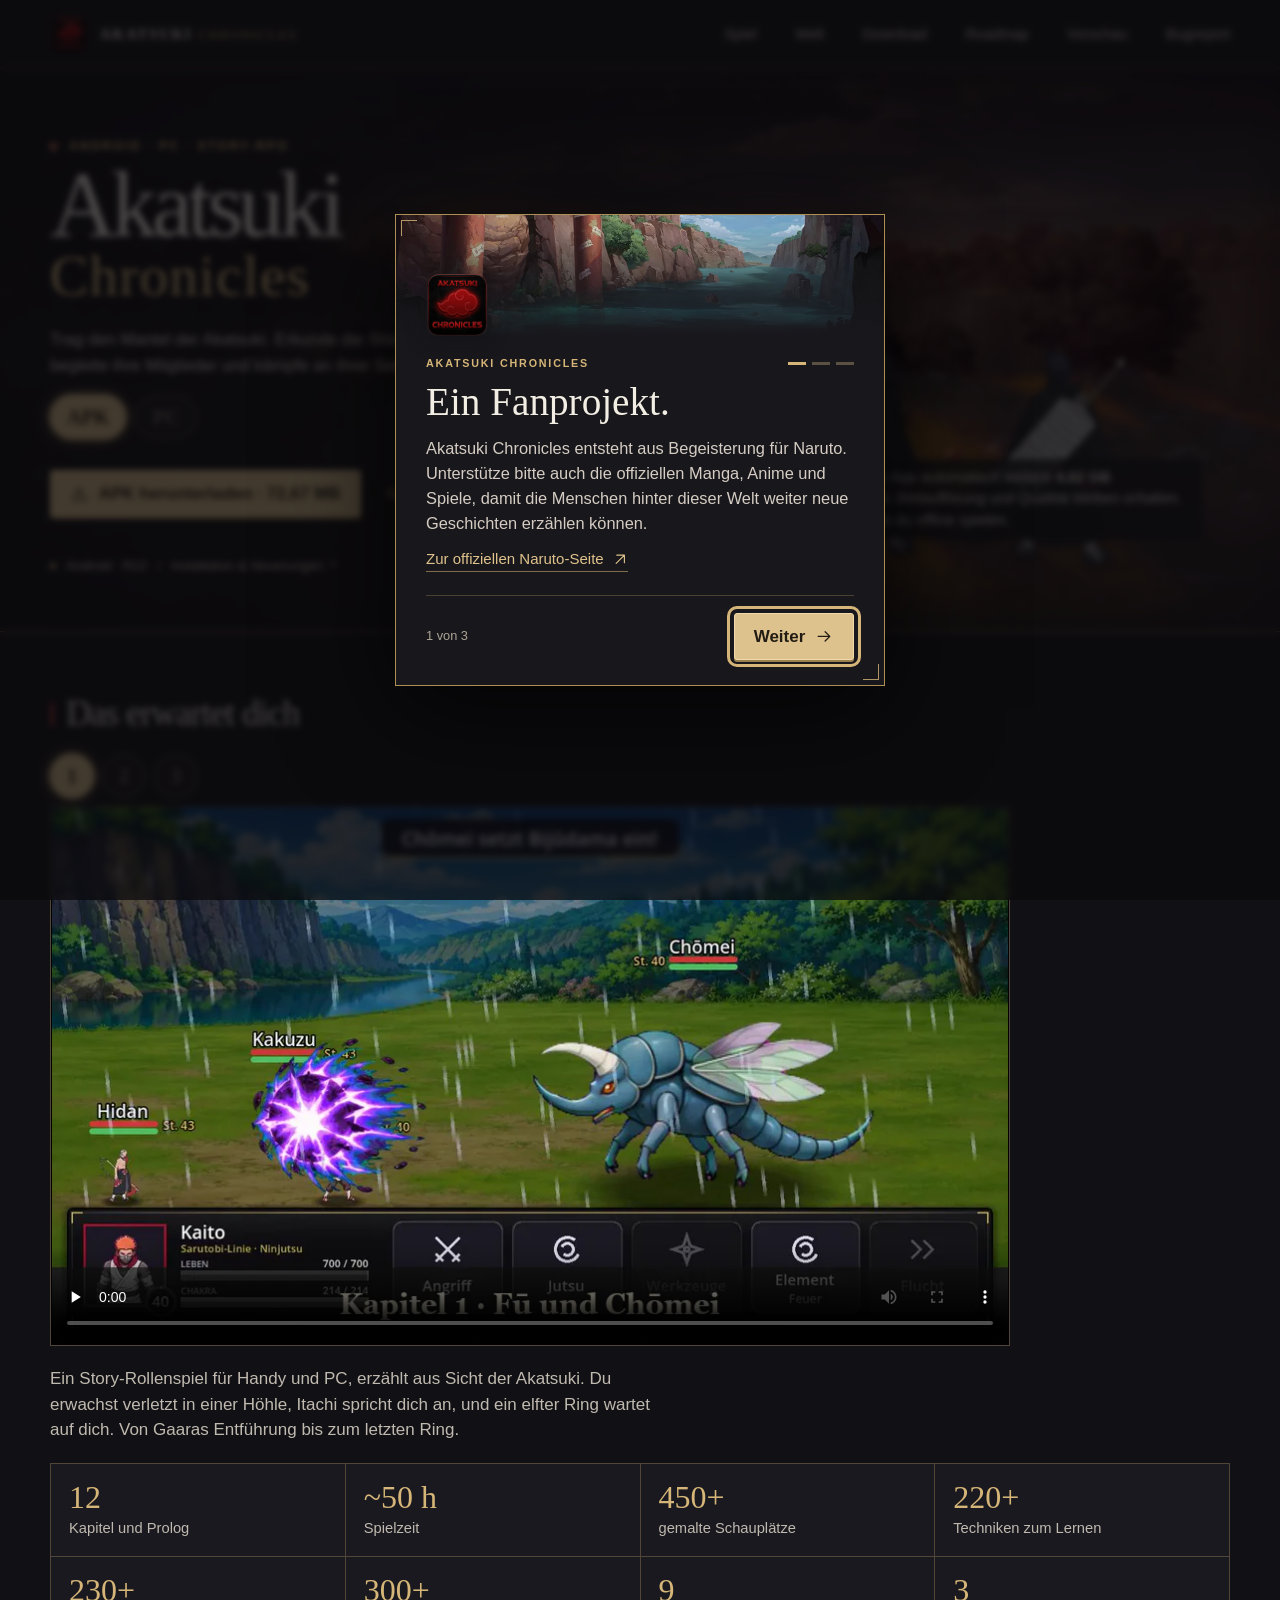
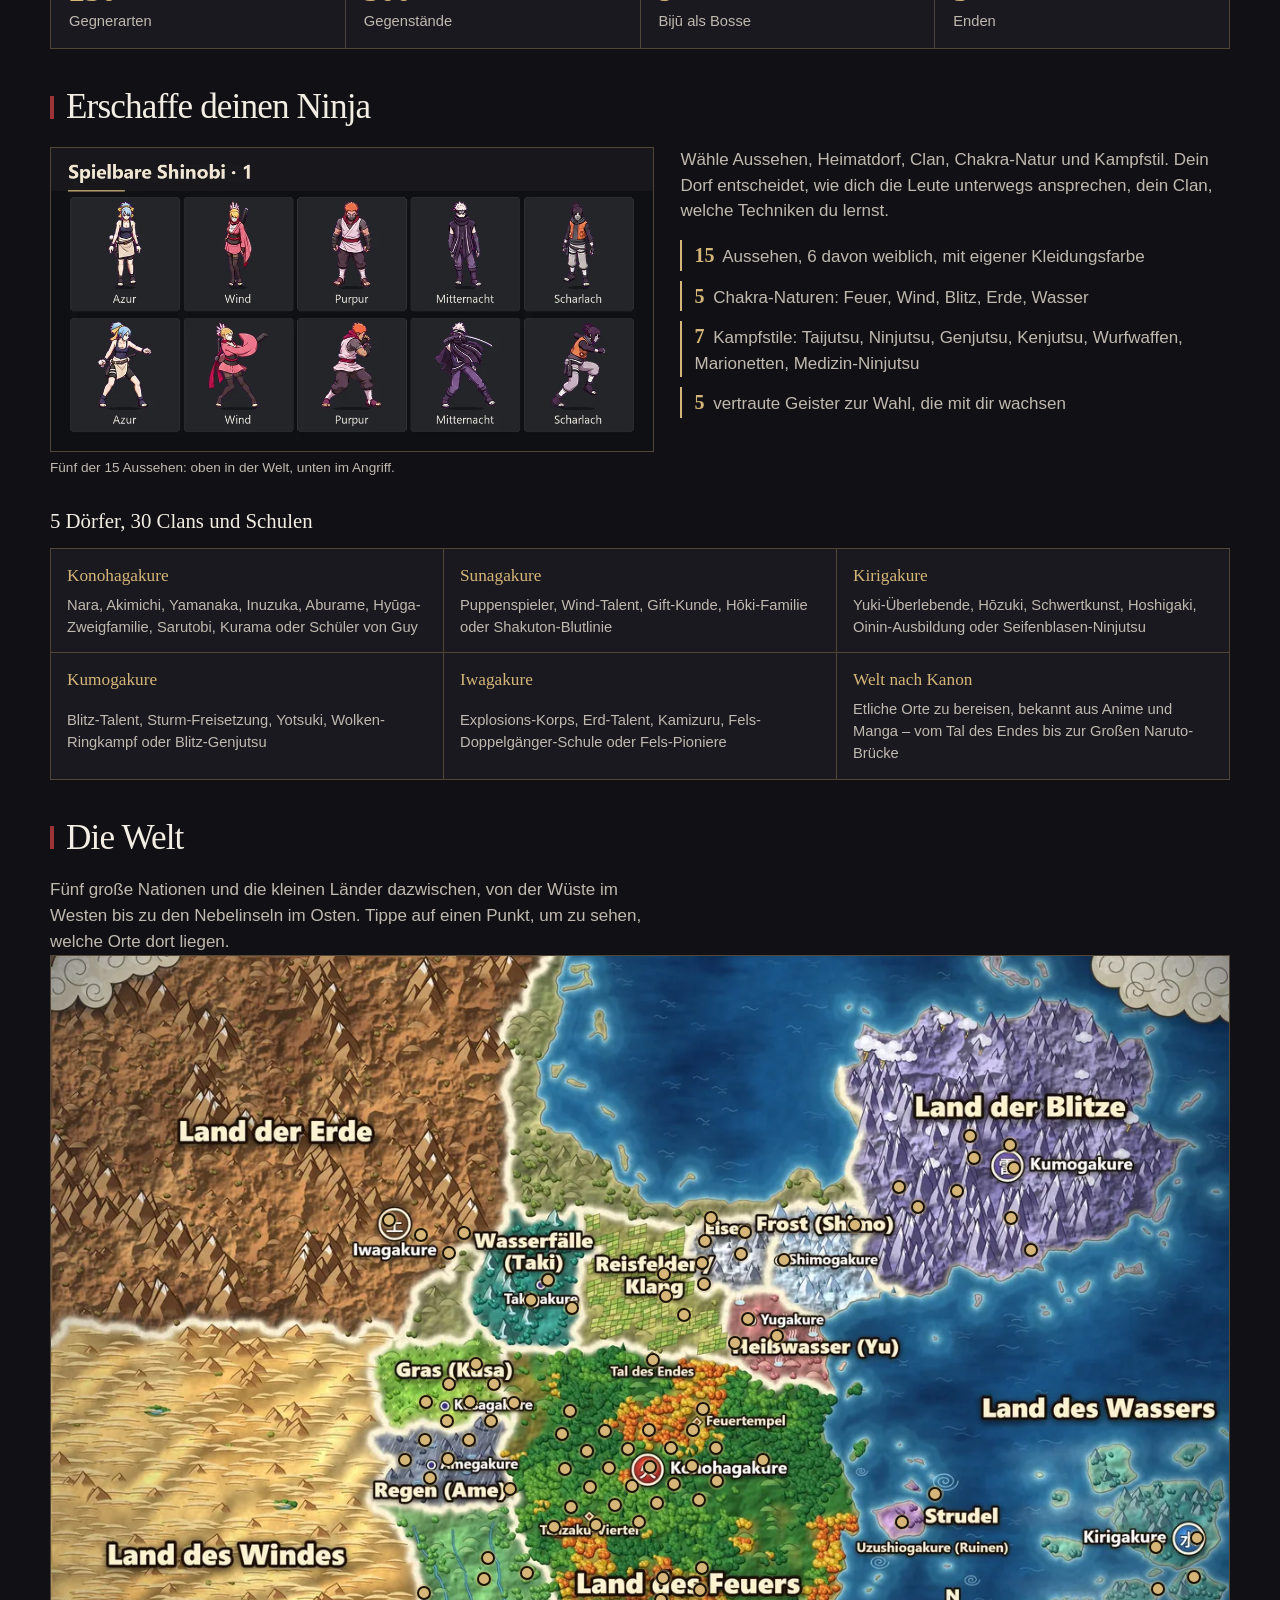
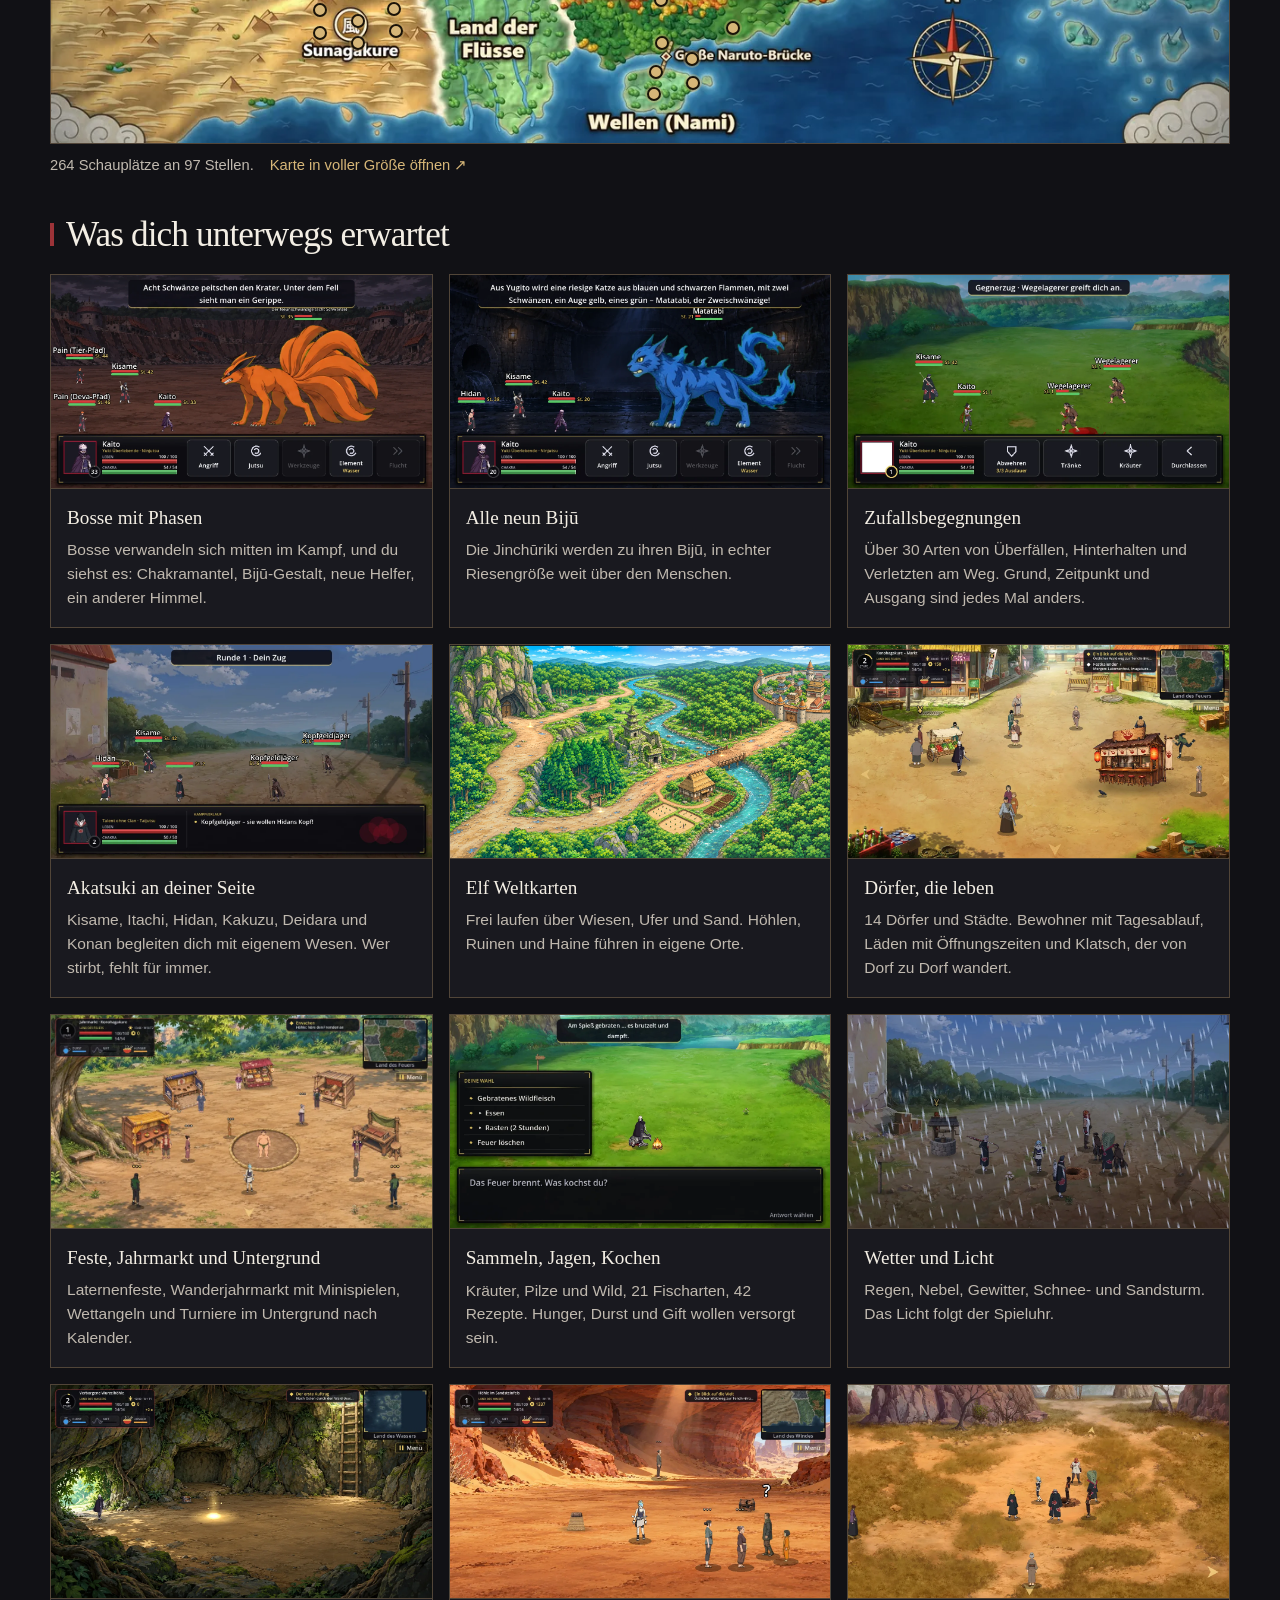
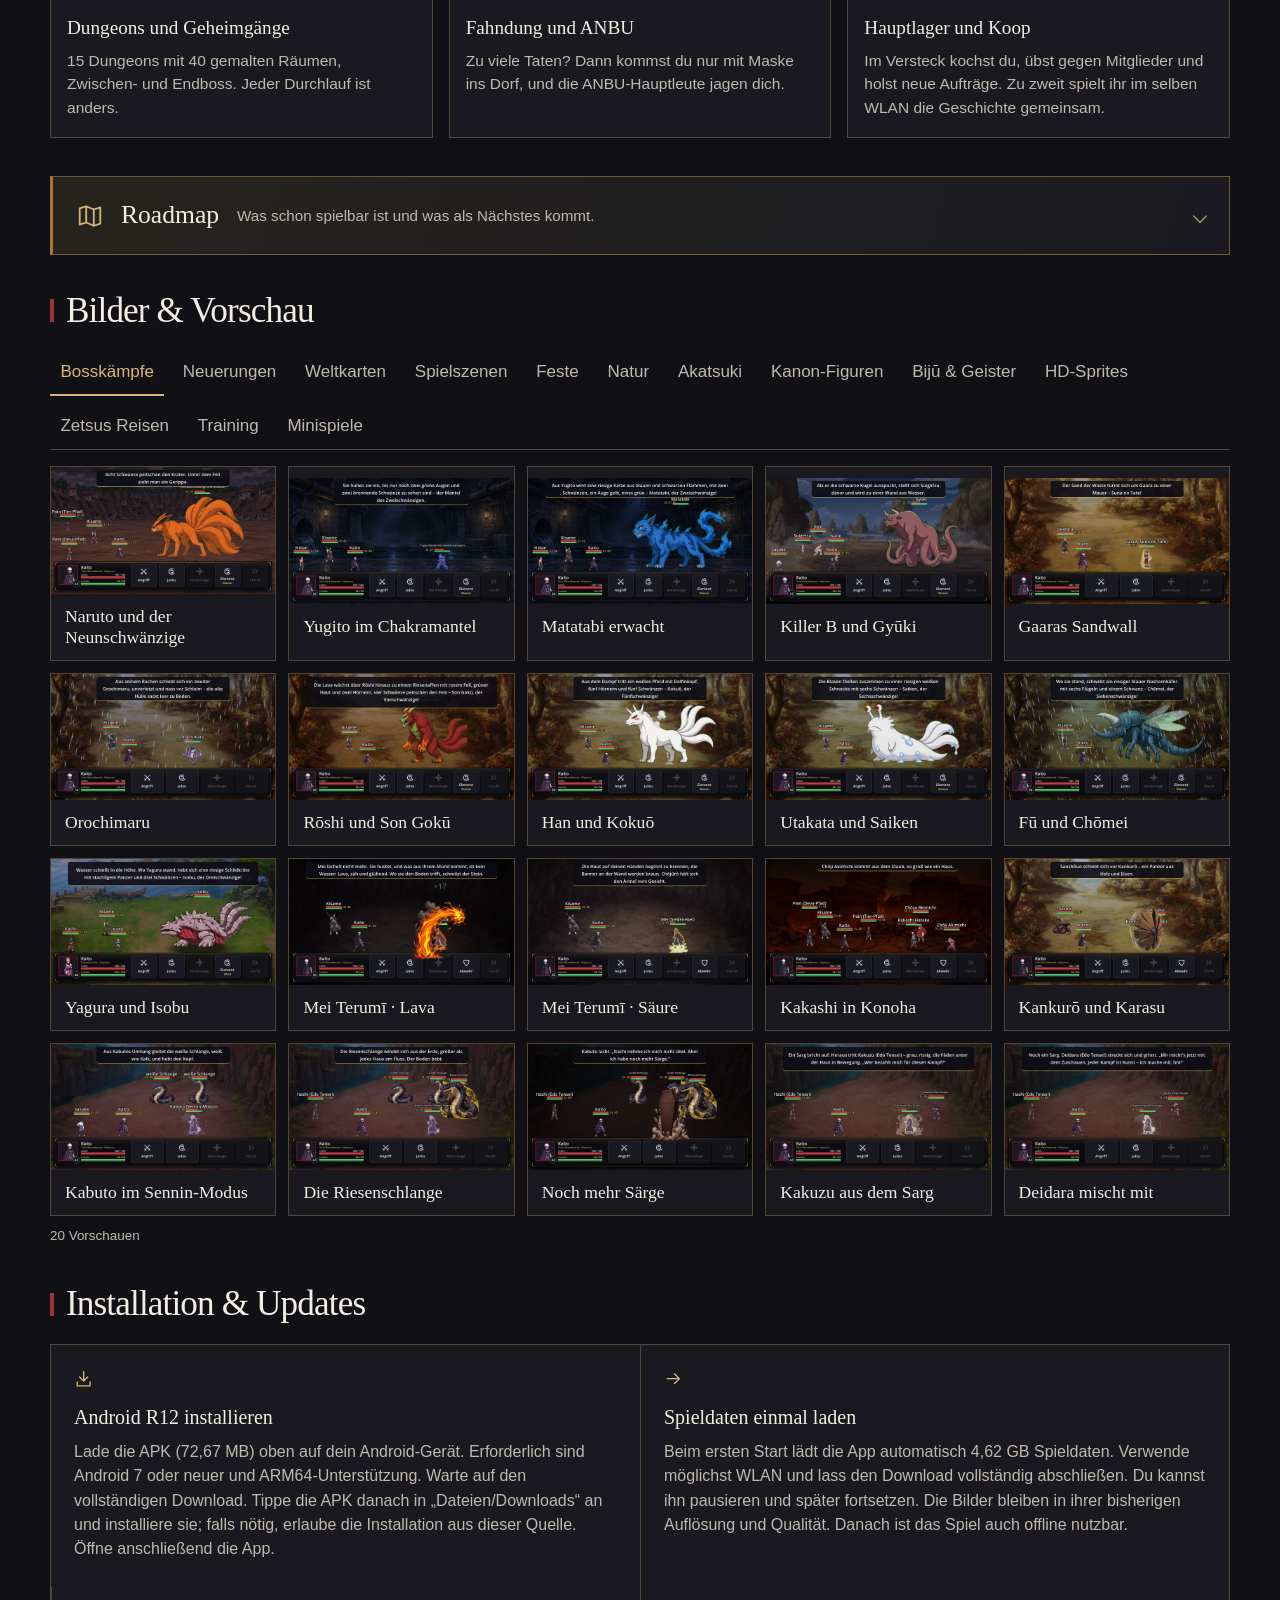
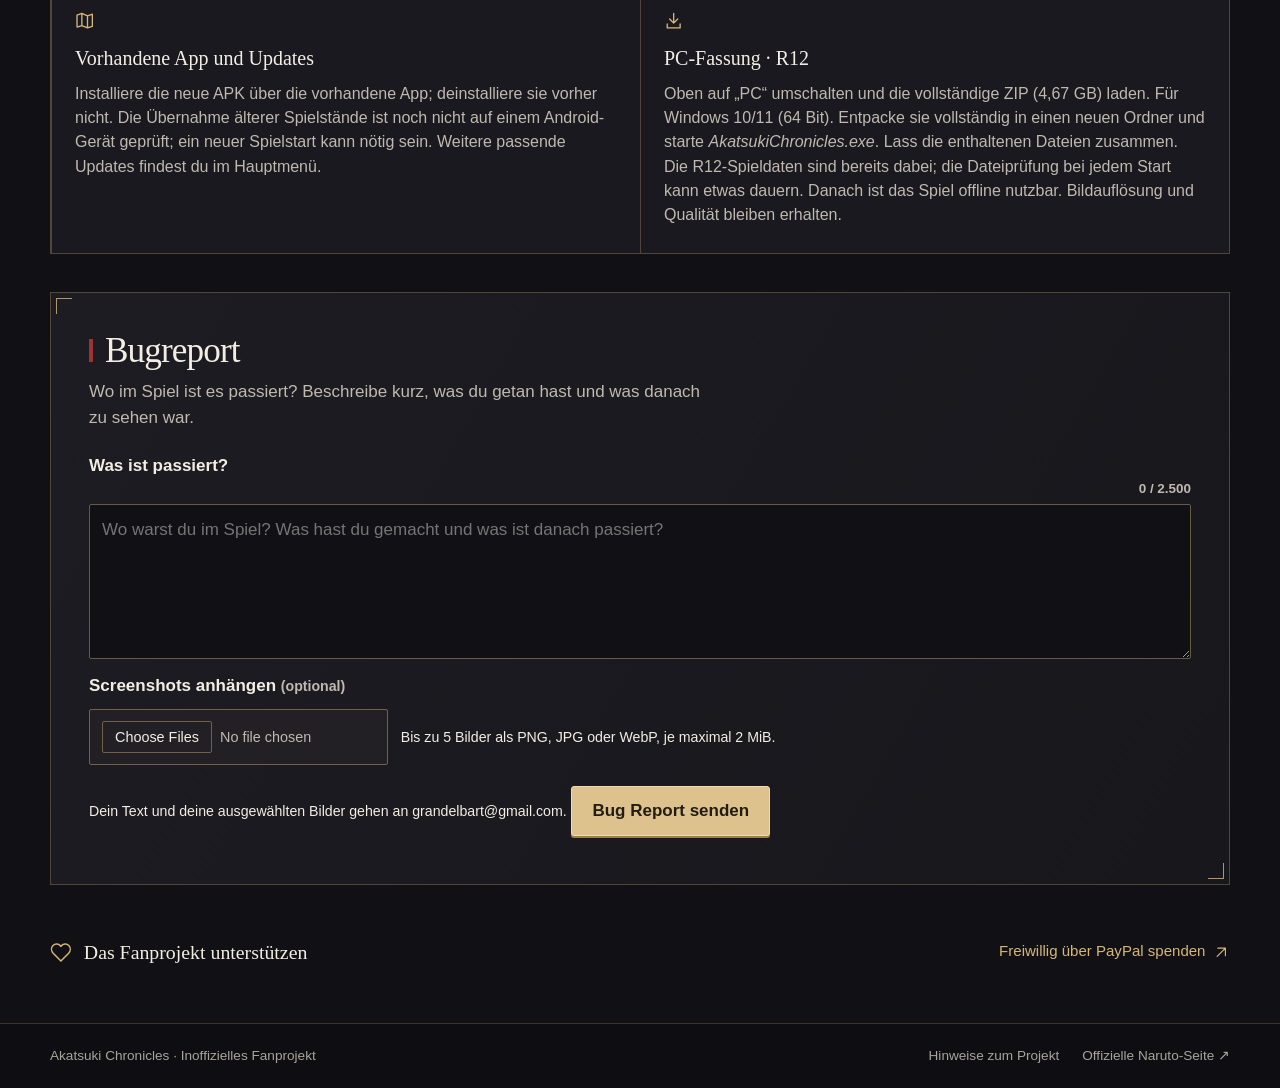
==== docs/index.html @ ba2e0149 "Show compatible game updates separately from R12 installers" ====
<!doctype html>
<html lang="de">
<head>
<meta charset="utf-8">
<meta name="viewport" content="width=device-width,initial-scale=1">
<meta name="color-scheme" content="dark">
<meta name="theme-color" content="#141319">
<meta name="description" content="Akatsuki Chronicles: Naruto-Fan-RPG für Android und PC aus Sicht der Akatsuki. 12 Kapitel, rund 50 Stunden, Bosse mit Phasen, alle neun Bijū, Koop zu zweit. Kostenlose Testfassung.">
<title>Akatsuki Chronicles · Fanprojekt für Android und PC</title>
<link rel="icon" href="./assets/app.webp">
<link rel="stylesheet" href="./style.css">
<script defer src="./data.js"></script>
<script defer src="./ui.js"></script>
<script defer src="./galerie.js"></script>
<script defer src="./karte.js"></script>
<script defer src="./report.js"></script>
</head>
<body>
<a class="jump" href="#inhalt">Zum Inhalt</a>
<svg class="symbols" xmlns="http://www.w3.org/2000/svg" aria-hidden="true">
<symbol id="drop" viewBox="0 0 24 24"><path d="M12 3v12m-5-5 5 5 5-5M4 16v5h16v-5"/></symbol>
<symbol id="arrow" viewBox="0 0 24 24"><path d="M4 12h15m-6-6 6 6-6 6"/></symbol>
<symbol id="go" viewBox="0 0 24 24"><path d="M6 18 18 6M7 6h11v11"/></symbol>
<symbol id="map-icon" viewBox="0 0 24 24"><path d="m2.5 5 6-2 7 3 6-2v15l-6 2-7-3-6 2zm6-2v15m7-12v15"/></symbol>
<symbol id="bug" viewBox="0 0 24 24"><rect x="7" y="7" width="10" height="13" rx="5"/><path d="m9 7-2-4m8 4 2-4M3 9l4 2m10 0 4-2M2 15h5m10 0h5M4 21l4-3m8 0 4 3M9 12h6"/></symbol>
<symbol id="heart" viewBox="0 0 24 24"><path d="M20.7 4.9a5.6 5.6 0 0 0-8 .2l-.7.8-.7-.8a5.6 5.6 0 0 0-8-.2c-2.6 2.6-1.7 6.4.2 8.6L12 22l8.5-8.5c1.9-2.2 2.8-6 .2-8.6Z"/></symbol>
</svg>

<header class="top">
 <div class="bar wrap">
  <a class="brand" href="#inhalt"><img src="./assets/app.webp" width="38" height="38" alt=""><span>AKATSUKI <b>CHRONICLES</b></span></a>
  <nav aria-label="Hauptnavigation"><a href="#spiel">Spiel</a><a href="#weltkarte">Welt</a><a href="#download">Download</a><a href="#roadmap">Roadmap</a><a href="#vorschau">Vorschau</a><a href="#bugreport">Bugreport</a></nav>
 </div>
</header>

<main id="inhalt">
 <section class="hero" id="download" aria-labelledby="game-title">
  <div class="hero-art" aria-hidden="true"></div>
  <div class="party" aria-hidden="true"><img src="./assets/itachi.webp" alt=""><img src="./assets/kisame.webp" alt=""></div>
  <div class="hero-inner wrap">
   <p class="eyebrow"><span class="diamond"></span> Android · PC · Story-RPG</p>
   <h1 id="game-title"><span>Akatsuki</span><em>Chronicles</em></h1>
   <p class="intro">Trag den Mantel der Akatsuki. Erkunde die Shinobi-Welt, begleite ihre Mitglieder und kämpfe an ihrer Seite.</p>
   <div class="trailer-switch platform-switch" role="group" aria-label="Fassung wählen" style="margin-top:16px"><button type="button" aria-pressed="true" data-platform="apk">APK</button><button type="button" aria-pressed="false" data-platform="pc">PC</button></div>
   <div class="hero-actions platform-pc" hidden style="margin-top:8px;flex-wrap:wrap"><a class="btn primary" id="pc" download="AkatsukiChronicles_PC.zip" href="https://akatsuki-download.smxn-vs-lobby.workers.dev/nac-pc-20261124-083548/AkatsukiChronicles_PC.zip"><svg><use href="#drop"/></svg>PC R12 herunterladen · 4,67 GB</a>
    <p class="apk-note" style="max-width:430px;margin-top:12px;padding:8px 12px;border-left:3px solid var(--gold);background:#111115cc;color:#e2dbcf;font-size:.92rem;line-height:1.45"><strong style="color:var(--gold)">PC · R12:</strong> Für Windows 10/11 (64 Bit). ZIP entpacken und <em>AkatsukiChronicles.exe</em> starten – Godot ist eingebaut, nichts muss installiert werden. Alle Spieldaten sind enthalten. Bei jedem Start wird die beigefügte Inhaltsdatei geprüft; ein zusätzlicher Spieldownload ist nicht nötig. Meldet Windows beim ersten Start „Der Computer wurde durch Windows geschützt“: auf <em>Weitere Informationen</em> und dann <em>Trotzdem ausführen</em> klicken.</p></div>
   <div class="hero-actions platform-apk" style="margin-top:8px;flex-wrap:wrap"><a class="btn primary" id="apk" download="AkatsukiChronicles.apk" href="https://akatsuki-download.smxn-vs-lobby.workers.dev/nac-android-r12-content-20261123/AkatsukiChronicles.apk"><svg><use href="#drop"/></svg>APK herunterladen · 72,67 MB</a><a class="text-action" href="#installation">So installierst du das Spiel <span aria-hidden="true">↓</span></a><p class="apk-note" style="flex-basis:100%;max-width:600px;margin-top:12px;padding:8px 12px;border-left:3px solid var(--gold);background:#111115cc;color:#e2dbcf;font-size:.92rem;line-height:1.45"><strong style="color:var(--gold)">Android · R12:</strong> Beim ersten Start lädt die App automatisch weitere <strong>4,62 GB Spieldaten</strong>. Nutze dafür möglichst WLAN. Bildauflösung und Qualität bleiben erhalten. Nach dem vollständigen Download kannst du offline spielen.</p></div>
   <p class="release-info"><span class="status-dot"></span><span id="version">Android · R12</span><span aria-hidden="true">/</span><a id="release" href="#installation">Installation &amp; Neuerungen <svg><use href="#go"/></svg></a></p>
   <p id="gameplay-update" class="apk-note" hidden aria-live="polite" style="max-width:600px;margin-top:12px;padding:8px 12px;border-left:3px solid var(--gold);background:#111115cc;color:#e2dbcf;font-size:.92rem;line-height:1.45"><strong id="gameplay-update-title" style="color:var(--gold)"></strong><span id="gameplay-update-copy"></span><a id="gameplay-update-release">Versionshinweise zum Spielupdate</a></p>
  </div>
 </section>
 <div class="wrap content">
  <section class="panel about" id="spiel" aria-labelledby="about-title">
   <div class="section-head"><span class="rule"></span><h2 id="about-title">Das erwartet dich</h2></div>
   <div class="trailer-switch" role="group" aria-label="Trailer wählen"><button type="button" aria-pressed="true" data-src="./media/filme/trailer.mp4" data-poster="./media/filme/trailer.webp" data-label="Trailer 1 zu Akatsuki Chronicles">1</button><button type="button" aria-pressed="false" data-src="./media/filme/trailer2.mp4" data-poster="./media/filme/trailer2.webp" data-label="Trailer 2 zu Akatsuki Chronicles">2</button><button type="button" aria-pressed="false" data-src="./media/filme/trailer3.mp4" data-poster="./media/filme/trailer3.webp" data-label="Trailer 3 zu Akatsuki Chronicles">3</button></div>
   <video class="trailer" controls playsinline preload="none" poster="./media/filme/trailer.webp" src="./media/filme/trailer.mp4" aria-label="Trailer 1 zu Akatsuki Chronicles"></video>
   <script>
// Fassungs-Umschalter oben: APK / PC wie die Trailerknöpfe; der gewählte leuchtet, sein Download wird gezeigt.
(function(){
  var bar=document.querySelector('.platform-switch'); if(!bar)return;
  bar.addEventListener('click',function(e){
    var b=e.target.closest('button[data-platform]'); if(!b||b.getAttribute('aria-pressed')==='true')return;
    bar.querySelectorAll('button').forEach(function(x){x.setAttribute('aria-pressed',x===b?'true':'false')});
    document.querySelector('.platform-apk').hidden=b.dataset.platform!=='apk';
    document.querySelector('.platform-pc').hidden=b.dataset.platform!=='pc';
  });
})();
// Trailer-Umschalter: Knopf 1 / 2 / 3 über dem Trailer. Der gewählte Knopf leuchtet, die anderen sind ausgegraut.
(function(){
  // 17.11.2026: nicht den APK/PC-Umschalter erwischen (gleiche Klasse, steht weiter oben) – sonst gingen Trailer 2/3 nicht auf.
  var v=document.querySelector('video.trailer'), bar=document.querySelector('.trailer-switch:not(.platform-switch)');
  if(!v||!bar)return;
  bar.addEventListener('click',function(e){
    var b=e.target.closest('button[data-src]'); if(!b||b.getAttribute('aria-pressed')==='true')return;
    bar.querySelectorAll('button').forEach(function(x){x.setAttribute('aria-pressed',x===b?'true':'false')});
    v.pause(); v.poster=b.dataset.poster; v.src=b.dataset.src; v.setAttribute('aria-label',b.dataset.label); v.load();
  });
})();
   </script>
   <p class="lead">Ein Story-Rollenspiel für Handy und PC, erzählt aus Sicht der Akatsuki. Du erwachst verletzt in einer Höhle, Itachi spricht dich an, und ein elfter Ring wartet auf dich. Von Gaaras Entführung bis zum letzten Ring.</p>
   <div class="facts">
    <div><b>12</b><span>Kapitel und Prolog</span></div>
    <div><b>~50 h</b><span>Spielzeit</span></div>
    <div><b>450+</b><span>gemalte Schauplätze</span></div>
    <div><b>220+</b><span>Techniken zum Lernen</span></div>
    <div><b>230+</b><span>Gegnerarten</span></div>
    <div><b>300+</b><span>Gegenstände</span></div>
    <div><b>9</b><span>Bijū als Bosse</span></div>
    <div><b>3</b><span>Enden</span></div>
   </div>
  </section>
  <section class="panel creator" id="charakter" aria-labelledby="creator-title">
   <div class="section-head"><span class="rule"></span><h2 id="creator-title">Erschaffe deinen Ninja</h2></div>
   <div class="creator-grid">
    <figure><img src="./media/figuren/spieler-1.webp" alt="Fünf spielbare Aussehen in HD, oben in der Welt, unten im Angriff" loading="lazy"><figcaption>Fünf der 15 Aussehen: oben in der Welt, unten im Angriff.</figcaption></figure>
    <div>
     <p class="lead">Wähle Aussehen, Heimatdorf, Clan, Chakra-Natur und Kampfstil. Dein Dorf entscheidet, wie dich die Leute unterwegs ansprechen, dein Clan, welche Techniken du lernst.</p>
     <ul class="choice-row">
      <li><b>15</b> Aussehen, 6 davon weiblich, mit eigener Kleidungsfarbe</li>
      <li><b>5</b> Chakra-Naturen: Feuer, Wind, Blitz, Erde, Wasser</li>
      <li><b>7</b> Kampfstile: Taijutsu, Ninjutsu, Genjutsu, Kenjutsu, Wurfwaffen, Marionetten, Medizin-Ninjutsu</li>
      <li><b>5</b> vertraute Geister zur Wahl, die mit dir wachsen</li>
     </ul>
    </div>
   </div>
   <h3 class="sub-h">5 Dörfer, 30 Clans und Schulen</h3>
   <ul class="villages">
      <li><b>Konohagakure</b><span>Nara, Akimichi, Yamanaka, Inuzuka, Aburame, Hyūga-Zweigfamilie, Sarutobi, Kurama oder Schüler von Guy</span></li>
      <li><b>Sunagakure</b><span>Puppenspieler, Wind-Talent, Gift-Kunde, Hōki-Familie oder Shakuton-Blutlinie</span></li>
      <li><b>Kirigakure</b><span>Yuki-Überlebende, Hōzuki, Schwertkunst, Hoshigaki, Oinin-Ausbildung oder Seifenblasen-Ninjutsu</span></li>
      <li><b>Kumogakure</b><span>Blitz-Talent, Sturm-Freisetzung, Yotsuki, Wolken-Ringkampf oder Blitz-Genjutsu</span></li>
      <li><b>Iwagakure</b><span>Explosions-Korps, Erd-Talent, Kamizuru, Fels-Doppelgänger-Schule oder Fels-Pioniere</span></li>
      <li><b>Welt nach Kanon</b><span>Etliche Orte zu bereisen, bekannt aus Anime und Manga – vom Tal des Endes bis zur Großen Naruto-Brücke</span></li>
   </ul>
  </section>
  <section class="panel worldmap" id="weltkarte" aria-labelledby="map-title">
   <div class="section-head"><span class="rule"></span><h2 id="map-title">Die Welt</h2></div>
   <p class="lead">Fünf große Nationen und die kleinen Länder dazwischen, von der Wüste im Westen bis zu den Nebelinseln im Osten. Tippe auf einen Punkt, um zu sehen, welche Orte dort liegen.</p>
   <div class="map-frame"><img id="map-img" src="./assets/weltkarte_klein.webp" srcset="./assets/weltkarte_klein.webp 1313w, ./assets/weltkarte.webp 2626w" sizes="(max-width: 1200px) 100vw, 1180px" alt="Weltkarte von Akatsuki Chronicles mit allen Ländern und Dörfern" loading="lazy" width="2626" height="1756"><div class="map-pins" id="map-pins"></div></div>
   <p class="map-note"><span id="map-info">Alle Schauplätze liegen auf dieser Karte.</span> <a href="./karte.html" target="_blank" rel="noopener">Karte in voller Größe öffnen ↗</a></p>
  </section>
  <section class="panel features" id="features" aria-labelledby="features-title">
   <div class="section-head"><span class="rule"></span><h2 id="features-title">Was dich unterwegs erwartet</h2></div>
   <div class="feature-grid">
    <article class="feature"><img src="./media/figuren/boss-naruto-fuchs.webp" alt="" loading="lazy" width="640" height="360"><div><h3>Bosse mit Phasen</h3><p>Bosse verwandeln sich mitten im Kampf, und du siehst es: Chakramantel, Bijū-Gestalt, neue Helfer, ein anderer Himmel.</p></div></article>
    <article class="feature"><img src="./media/figuren/boss-yugito-2.webp" alt="" loading="lazy" width="640" height="360"><div><h3>Alle neun Bijū</h3><p>Die Jinchūriki werden zu ihren Bijū, in echter Riesengröße weit über den Menschen.</p></div></article>
    <article class="feature"><img src="./media/figuren/szene-kampf-reaktion.webp" alt="" loading="lazy" width="640" height="360"><div><h3>Zufallsbegegnungen</h3><p>Über 30 Arten von Überfällen, Hinterhalten und Verletzten am Weg. Grund, Zeitpunkt und Ausgang sind jedes Mal anders.</p></div></article>
    <article class="feature"><img src="./media/figuren/szene-kampf-kopfgeld.webp" alt="" loading="lazy" width="640" height="360"><div><h3>Akatsuki an deiner Seite</h3><p>Kisame, Itachi, Hidan, Kakuzu, Deidara und Konan begleiten dich mit eigenem Wesen. Wer stirbt, fehlt für immer.</p></div></article>
    <article class="feature"><img src="./media/figuren/welt-feuer-1.webp" alt="" loading="lazy" width="640" height="360"><div><h3>Elf Weltkarten</h3><p>Frei laufen über Wiesen, Ufer und Sand. Höhlen, Ruinen und Haine führen in eigene Orte.</p></div></article>
    <article class="feature"><img src="./media/figuren/szene-dorf-markt.webp" alt="" loading="lazy" width="640" height="360"><div><h3>Dörfer, die leben</h3><p>14 Dörfer und Städte. Bewohner mit Tagesablauf, Läden mit Öffnungszeiten und Klatsch, der von Dorf zu Dorf wandert.</p></div></article>
    <article class="feature"><img src="./media/figuren/szene-jahrmarkt-platz.webp" alt="" loading="lazy" width="640" height="360"><div><h3>Feste, Jahrmarkt und Untergrund</h3><p>Laternenfeste, Wanderjahrmarkt mit Minispielen, Wettangeln und Turniere im Untergrund nach Kalender.</p></div></article>
    <article class="feature"><img src="./media/figuren/szene-versorgung-feuer.webp" alt="" loading="lazy" width="640" height="360"><div><h3>Sammeln, Jagen, Kochen</h3><p>Kräuter, Pilze und Wild, 21 Fischarten, 42 Rezepte. Hunger, Durst und Gift wollen versorgt sein.</p></div></article>
    <article class="feature"><img src="./media/figuren/szene-wetter-regen.webp" alt="" loading="lazy" width="640" height="360"><div><h3>Wetter und Licht</h3><p>Regen, Nebel, Gewitter, Schnee- und Sandsturm. Das Licht folgt der Spieluhr.</p></div></article>
    <article class="feature"><img src="./media/figuren/szene-geheimgang.webp" alt="" loading="lazy" width="640" height="360"><div><h3>Dungeons und Geheimgänge</h3><p>15 Dungeons mit 40 gemalten Räumen, Zwischen- und Endboss. Jeder Durchlauf ist anders.</p></div></article>
    <article class="feature"><img src="./media/figuren/szene-untergrund-informanten.webp" alt="" loading="lazy" width="640" height="360"><div><h3>Fahndung und ANBU</h3><p>Zu viele Taten? Dann kommst du nur mit Maske ins Dorf, und die ANBU-Hauptleute jagen dich.</p></div></article>
    <article class="feature"><img src="./media/figuren/szene-zetsu-wueste.webp" alt="" loading="lazy" width="640" height="360"><div><h3>Hauptlager und Koop</h3><p>Im Versteck kochst du, übst gegen Mitglieder und holst neue Aufträge. Zu zweit spielt ihr im selben WLAN die Geschichte gemeinsam.</p></div></article>
   </div>
  </section>
  <section id="roadmap" class="roadmap">
   <details id="roadmap-panel"><summary><span class="road-icon"><svg><use href="#map-icon"/></svg></span><span class="road-title">Roadmap</span><span class="road-desc">Was schon spielbar ist und was als Nächstes kommt.</span><span class="road-toggle" aria-hidden="true"></span></summary><div id="milestones" class="milestones"><p><a href="https://github.com/grandelbart-oss/akatsuki-chronicles-updates/releases">Veröffentlichte Spielstände ansehen</a></p></div></details>
  </section>
  <section class="panel gallery" id="vorschau" aria-labelledby="gallery-title">
   <div class="section-head"><span class="rule"></span><h2 id="gallery-title">Bilder &amp; Vorschau</h2></div>
   <div class="gallery-filters" role="group" aria-label="Auswahl der Spielvorschauen"></div>
   <div class="gallery-grid"></div>
   <p id="gallery-status" role="status"></p>
   <noscript>Aktiviere JavaScript für die Galerie.</noscript>
  </section>
  <section class="install panel" id="installation" aria-labelledby="install-title">
   <div class="section-head"><span class="rule"></span><h2 id="install-title">Installation &amp; Updates</h2></div>
   <div class="guides">
    <article><span class="guide-mark" aria-hidden="true"><svg><use href="#drop"/></svg></span><h3>Android R12 installieren</h3><p>Lade die APK (72,67 MB) oben auf dein Android-Gerät. Erforderlich sind Android 7 oder neuer und ARM64-Unterstützung. Warte auf den vollständigen Download. Tippe die APK danach in „Dateien/Downloads“ an und installiere sie; falls nötig, erlaube die Installation aus dieser Quelle. Öffne anschließend die App.</p></article>
    <article><span class="guide-mark" aria-hidden="true"><svg><use href="#arrow"/></svg></span><h3>Spieldaten einmal laden</h3><p>Beim ersten Start lädt die App automatisch 4,62 GB Spieldaten. Verwende möglichst WLAN und lass den Download vollständig abschließen. Du kannst ihn pausieren und später fortsetzen. Die Bilder bleiben in ihrer bisherigen Auflösung und Qualität. Danach ist das Spiel auch offline nutzbar.</p></article>
    <article><span class="guide-mark" aria-hidden="true"><svg><use href="#map-icon"/></svg></span><h3>Vorhandene App und Updates</h3><p>Installiere die neue APK über die vorhandene App; deinstalliere sie vorher nicht. Die Übernahme älterer Spielstände ist noch nicht auf einem Android-Gerät geprüft; ein neuer Spielstart kann nötig sein. Weitere passende Updates findest du im Hauptmenü.</p></article>
     <article id="pc-installation"><span class="guide-mark" aria-hidden="true"><svg><use href="#drop"/></svg></span><h3>PC-Fassung · R12</h3><p>Oben auf „PC“ umschalten und die vollständige ZIP (4,67 GB) laden. Für Windows 10/11 (64 Bit). Entpacke sie vollständig in einen neuen Ordner und starte <em>AkatsukiChronicles.exe</em>. Lass die enthaltenen Dateien zusammen. Die R12-Spieldaten sind bereits dabei; die Dateiprüfung bei jedem Start kann etwas dauern. Danach ist das Spiel offline nutzbar. Bildauflösung und Qualität bleiben erhalten.</p></article>
   </div>
  </section>
  <section class="report-panel panel" id="bugreport" aria-labelledby="report-title">
   <div class="section-head"><span class="rule"></span><h2 id="report-title">Bugreport</h2></div>
   <p class="lead">Wo im Spiel ist es passiert? Beschreibe kurz, was du getan hast und was danach zu sehen war.</p>
   <div id="report-mount"></div>
   <noscript><p>Aktiviere JavaScript, um einen Bericht mit Bildern zu senden.</p></noscript>
  </section>
  <aside class="support"><div><svg><use href="#heart"/></svg><span>Das Fanprojekt unterstützen</span></div><a class="quiet-link" data-paypal href="https://www.paypal.com/donate/?business=grandelbart%40gmail.com&amp;currency_code=EUR" target="_blank" rel="noopener">Freiwillig über PayPal spenden <svg><use href="#go"/></svg></a></aside>
 </div>
</main>
<footer><div class="wrap footer-inner"><span>Akatsuki Chronicles · Inoffizielles Fanprojekt</span><button type="button" class="footer-btn" id="welcome-open">Hinweise zum Projekt</button><a href="https://naruto-official.com/" target="_blank" rel="noopener">Offizielle Naruto-Seite ↗</a></div></footer>

<dialog id="viewer" aria-labelledby="viewer-title">
 <div class="viewer-head"><h2 id="viewer-title"></h2><form method="dialog"><button class="viewer-close" aria-label="Vorschau schließen" autofocus>✕</button></form></div>
 <div id="viewer-forms" hidden><label for="viewer-form">Bild auswählen</label> <select id="viewer-form"></select> <button id="viewer-scale" type="button" aria-pressed="false">Originalgröße · 1:1</button> <small id="viewer-pixels"></small></div>
 <div class="viewer-stage"></div>
 <p id="viewer-copy"></p>
 <div class="viewer-nav"><button id="viewer-prev" type="button">‹ Zurück</button><a id="viewer-file" target="_blank" rel="noopener">Original öffnen ↗</a><button id="viewer-next" type="button">Weiter ›</button></div>
</dialog>
<dialog id="welcome" aria-labelledby="welcome-heading" aria-describedby="welcome-copy">
 <div class="paper">
  <div class="dialog-art" aria-hidden="true"><span class="dialog-seal"><img src="./assets/app.webp" width="62" height="62" alt=""></span></div>
  <div class="dialog-body">
   <div class="dialog-meta"><span>Akatsuki Chronicles</span><div class="progress" aria-hidden="true"><i></i><i></i><i></i></div></div>
   <h2 id="welcome-heading">Ein Fanprojekt.</h2>
   <p id="welcome-copy">Akatsuki Chronicles entsteht aus Begeisterung für Naruto. Unterstütze bitte auch die offiziellen Manga, Anime und Spiele, damit die Menschen hinter dieser Welt weiter neue Geschichten erzählen können.</p>
   <a id="welcome-link" class="quiet-link" href="https://naruto-official.com/" target="_blank" rel="noopener">Zur offiziellen Naruto-Seite <svg><use href="#go"/></svg></a>
   <div class="dialog-controls"><button type="button" class="btn back" id="welcome-back" hidden>Zurück</button><span id="page-count" aria-live="polite">1 von 3</span><button type="button" class="btn primary" id="welcome-next">Weiter <svg><use href="#arrow"/></svg></button></div>
  </div>
 </div>
</dialog>
</body>
</html>
---- docs/style.css ----
:root{color-scheme:dark;--night:#111115;--panel:#19191f;--gold:#d6b678;--line:#514538;--cream:#f3eee4;--muted:#c0b9af;--red:#9c3338;--display:Georgia,"Times New Roman",serif;--body:Calibri,Candara,"Segoe UI",sans-serif;--inner:min(1180px,calc(100% - 64px))}*{box-sizing:border-box}html{scroll-behavior:smooth;scroll-padding-top:20px}body{margin:0;background:var(--night);color:var(--cream);font:17px/1.52 var(--body)}a{color:inherit;text-decoration:none}a:hover,button:hover{color:#fff}button,input,textarea{font:inherit}button{cursor:pointer}a:focus-visible,button:focus-visible,summary:focus-visible,input:focus-visible,textarea:focus-visible{outline:3px solid var(--gold);outline-offset:4px}button{color:inherit}svg{width:1.1em;height:1.1em;fill:none;stroke:currentColor;stroke-width:1.65;stroke-linecap:round;stroke-linejoin:round;vertical-align:-.15em}.symbols{height:0;width:0;position:absolute;overflow:hidden}.wrap{width:var(--inner);margin-inline:auto}.jump{position:fixed;left:8px;top:-100px;background:var(--panel);padding:9px 16px;z-index:20}.jump:focus{top:5px}.top{background:#121216;border-bottom:1px solid #4c4134}.bar,.bar nav,.brand,.hero-actions,.text-action,.release-info,.support,.support>div,.footer-inner,.section-head,.btn,.dialog-meta,.dialog-controls,.quiet-link{display:flex;align-items:center}.bar{justify-content:space-between;min-height:68px;gap:24px}.bar nav{gap:clamp(18px,3vw,39px);font-size:.91rem}.bar nav a{padding:14px 0;color:#d2cbc0}.bar nav a:hover{color:var(--gold)}.brand{gap:12px;font-family:var(--display);font-weight:bold;letter-spacing:.13em;font-size:.92rem}.brand b{font-weight:normal;color:var(--gold);font-size:.8rem}.brand img{border-radius:7px}.hero{display:grid;align-items:center;isolation:isolate;position:relative;overflow:hidden;min-height:550px;border-bottom:1px solid #8f764f;background:#282122}.hero-art,.hero:after,.party{position:absolute;inset:0;pointer-events:none}.hero-art{z-index:-3;background:url("./assets/abendland.webp") 61% 58%/cover no-repeat;filter:saturate(.93)}.hero:after{content:"";z-index:-1;background:linear-gradient(90deg,rgba(13,13,17,.97),rgba(14,14,18,.86) 24%,rgba(17,15,18,.34) 52%,transparent 72%),linear-gradient(0deg,rgba(15,14,17,.8),transparent 27%)}.hero-inner{padding-block:68px 55px}.party{z-index:-2;display:flex;align-items:flex-end;justify-content:flex-end;gap:clamp(8px,3vw,60px);padding:0 12% 6% 0}.party img{height:clamp(132px,16vw,238px);filter:brightness(.72) drop-shadow(3px 5px 4px #272020aa);width:auto}.party img+img{height:clamp(140px,17vw,250px);margin-bottom:-12px}.eyebrow{display:flex;align-items:center;gap:12px;margin:0 0 14px;color:var(--gold);font-weight:700;font-size:.76rem;text-transform:uppercase;letter-spacing:.19em}.diamond{width:7px;height:7px;transform:rotate(45deg);border:1px solid var(--gold);background:var(--red)}h1,h2,h3,p{margin:0}h1,h2,h3,.road-title,.support>div{font-family:var(--display)}h1{font-size:clamp(4.25rem,7.2vw,7.3rem);letter-spacing:-.058em;line-height:.8;text-shadow:0 4px 18px #1118;font-weight:500}h1 span,h1 em{display:block}h1 em{font-style:normal;color:#e2c288;font-size:.62em;letter-spacing:.022em;margin-top:.17em}.intro{max-width:430px;color:#e2dbcf;margin-top:28px;font-size:1.04rem;line-height:1.58}.hero-actions{gap:25px;flex-wrap:wrap;margin-top:25px}.btn{display:inline-flex;justify-content:center;gap:10px;font-weight:bold;border:1px solid var(--line);line-height:1.25;border-radius:3px;padding:12px 19px;min-height:44px}.primary,.report-submit{background:#ddc28e;border:1px solid #f1dbac;color:#221c13;box-shadow:0 2px 0 #9b804d}.primary:hover,.report-submit:hover{color:#211a10;background:#f2d9aa}.primary:active,.report-submit:active{transform:translateY(1px)}.text-action,.quiet-link{color:var(--gold);gap:8px;font-size:.94rem}.release-info{margin-top:17px;gap:10px;flex-wrap:wrap;font-size:.83rem;color:#d4c8b5}.release-info a:hover{text-decoration:underline}.release-info svg{width:.8em}.status-dot{width:6px;height:6px;background:#c1aa74;border-radius:100%}.content{padding-block:32px 42px}.roadmap{border:1px solid #705a3d;border-left:3px solid #ac7637;background:linear-gradient(105deg,#27241f,#1a1a20);margin-bottom:36px}.roadmap summary{display:flex;align-items:center;gap:18px;padding:19px 24px;cursor:pointer;list-style:none}.roadmap summary::-webkit-details-marker{display:none}.roadmap summary:hover{background:#ffffff05}.road-icon{display:grid;place-content:center;color:var(--gold)}.road-icon svg{width:26px;height:26px}.road-title{font-size:1.6rem}.road-desc{font-size:.95rem;color:var(--muted)}.road-toggle{margin-left:auto;width:10px;height:10px;border-right:1px solid var(--gold);border-bottom:1px solid var(--gold);transform:rotate(45deg);flex:none}.roadmap details[open] .road-toggle{transform:rotate(225deg)}.milestones{padding:4px 24px 19px}.mile{border-top:1px solid var(--line);padding:16px 0;display:grid;grid-template-columns:90px 1fr;gap:1px 14px}.mile .state{grid-row:span 2;align-self:start;width:max-content;font-size:.74rem;letter-spacing:.02em;padding:3px 8px;border:1px solid #655740;border-radius:3px;color:var(--gold)}.mile h3{font-size:1.13rem}.mile p{color:var(--muted);font-size:.97rem}.panel{margin-block:30px 38px}.section-head{gap:12px;margin-bottom:20px}.rule{background:var(--red);height:23px;width:4px}.section-head h2{font-weight:500;font-size:clamp(1.65rem,3vw,2.2rem);letter-spacing:-.025em;line-height:1.12}.guides{display:grid;grid-template-columns:repeat(2,1fr);border:1px solid var(--line);background:var(--panel)}.guides article{padding:22px 23px 25px;position:relative}.guides article+article{border-left:1px solid var(--line)}.guide-mark{color:var(--gold);font-family:var(--display);font-size:1.1rem;font-weight:bold}.guides h3{font-weight:normal;margin:8px 0;font-size:1.25rem}.guides p,.lead,.report-label small,.report-status{color:var(--muted)}.guides p{font-size:1rem}.report-panel{position:relative;background:linear-gradient(120deg,#1d1c22,#17171c);border:1px solid var(--line);padding:clamp(19px,3.5vw,38px)}.report-panel .section-head{margin-bottom:9px}.lead{max-width:65ch}.report-form{margin-top:22px}.report-field{display:block;margin-block:14px}.report-label{display:block;font-weight:600;margin:0 0 6px}.report-count{color:var(--muted);font-size:.84rem;display:block;text-align:right}.report-form textarea{display:block;width:100%;min-height:128px;resize:vertical;background:#111115;border:1px solid #655a48;color:var(--cream);padding:12px;border-radius:2px}.report-form input[type=file]{max-width:100%;color:var(--muted);font-size:.9rem}.report-form input::file-selector-button,.report-upload{background:#222025;color:var(--cream);border:1px solid #71614c;padding:7px 12px;margin:4px 8px 4px 0;border-radius:2px}.report-selected,.report-files{overflow-wrap:anywhere}.report-selected button,.report-form li button{background:#222025;color:var(--cream);border:1px solid var(--line);margin:4px 6px;padding:3px 8px}.report-form p,.report-form small{line-height:1.45}.report-status{margin-top:10px}.report-submit{padding:11px 20px;border-radius:3px;font-weight:700}.report-submit:disabled{opacity:.55}.support{justify-content:space-between;gap:13px;flex-wrap:wrap;padding-block:14px}.support>div{gap:12px;font-size:1.24rem}.support>div svg{color:var(--gold)}footer{background:#0e0e12;border-top:1px solid #39332c;color:#a9a49a;font-size:.85rem}.footer-inner{flex-wrap:wrap;gap:10px 23px;min-height:64px;padding-block:15px}.footer-inner>span{margin-right:auto}.footer-btn{background:none;border:0;padding:4px 0;font-size:inherit;color:inherit}
dialog{width:min(490px,calc(100% - 30px));max-height:calc(100dvh - 24px);padding:0;color:var(--cream);border:1px solid #ad8e55;background:#18171c;box-shadow:0 24px 100px #000b;overflow-y:auto;margin:auto}dialog::backdrop{background:#0a090cbb;backdrop-filter:blur(3px)}body:has(dialog[open]){overflow:hidden}.paper{position:relative}.paper:after,.report-panel:after{content:"";position:absolute;inset:5px;pointer-events:none;background:linear-gradient(var(--gold),var(--gold)) left top/16px 1px no-repeat,linear-gradient(var(--gold),var(--gold)) left top/1px 16px no-repeat,linear-gradient(var(--gold),var(--gold)) right bottom/16px 1px no-repeat,linear-gradient(var(--gold),var(--gold)) right bottom/1px 16px no-repeat;opacity:.8}.dialog-art{position:relative;height:121px;background:linear-gradient(0deg,#18171c,transparent 90%),url("./assets/schlucht.webp") center 53%/cover}.dialog-seal{position:absolute;left:30px;bottom:0}.dialog-seal img{display:block;border-radius:8px;box-shadow:0 4px 18px #1118}.dialog-body{padding:19px 30px 25px}.dialog-meta{justify-content:space-between;gap:10px;color:var(--gold);text-transform:uppercase;font-size:.67rem;letter-spacing:.17em;font-weight:bold}.progress{display:flex;gap:6px}.progress i{width:18px;height:3px;background:#5b5142}.progress i:first-child,.progress i.done{background:var(--gold)}.dialog-body h2{font-size:clamp(1.7rem,5vw,2.45rem);font-weight:500;line-height:1.16;margin:8px 0 11px}.dialog-body p{color:#d5cdc3;font-size:1.025rem;line-height:1.52}.dialog-body .quiet-link{color:#e0c38c;display:inline-flex;margin:12px 0 0;border-bottom:1px solid #806b4a}.dialog-controls{border-top:1px solid #4b4031;margin-top:23px;padding-top:17px;gap:13px}.dialog-controls .primary{margin-left:auto;min-width:113px}.dialog-controls .back{background:#19181c;padding-inline:12px}.dialog-controls>span{color:#aca495;font-size:.8rem}[hidden]{display:none!important}
@media(max-width:760px){:root{--inner:calc(100% - 36px)}.bar{min-height:62px;gap:12px}.bar nav{gap:15px;font-size:.82rem}.brand{gap:8px}.brand span{display:grid;font-size:.83rem;line-height:1.2}.brand b{font-size:.65rem}.brand img{width:33px;height:33px}.hero{min-height:490px}.hero-inner{padding-block:52px 35px}.hero-art{background-position:65% 60%}.hero:after{background:linear-gradient(90deg,#100f13e8,#1210158a 55%,#17111638),linear-gradient(0deg,#100f13e8,transparent 75%)}.party{padding:0 3% 18% 0;gap:4px}.party img,.party img+img{height:150px}.intro{max-width:54%;font-size:.98rem}.hero-actions{gap:14px}.roadmap summary{display:grid;grid-template-columns:26px 1fr 12px;gap:0 11px;padding:16px}.road-title{font-size:1.45rem}.road-desc{grid-column:2;font-size:.85rem}.road-toggle{grid-area:1/3/3/4}.milestones{padding-inline:16px}.guides{grid-template-columns:1fr}.guides article{padding:17px 18px 18px 52px}.guide-mark{position:absolute;left:18px;top:22px}.guides article+article{border-left:0;border-top:1px solid var(--line)}.guides h3{margin:0 0 6px}.content{padding-top:20px}.panel{margin-bottom:27px}.dialog-art{height:100px}.dialog-seal{left:23px}.dialog-body{padding:17px 23px 23px}}
@media(max-width:450px){.bar nav{gap:10px;font-size:.77rem}.brand{gap:6px}.hero{min-height:465px}.party{padding:0 3% 39% 0}.party img,.party img+img{height:101px}.intro{max-width:77%;margin-top:23px}.hero-actions{align-items:flex-start;flex-direction:column}.hero-actions .text-action{font-size:.88rem}.release-info{margin-top:12px}.mile{grid-template-columns:1fr;gap:5px}.mile .state{grid-row:auto}.footer-inner{display:grid;grid-template-columns:1fr 1fr}.footer-inner>span{grid-column:1/-1}.footer-btn{text-align:left}.dialog-art{height:88px}}@media(max-height:520px) and (orientation:landscape){.dialog-art{height:35px}.dialog-seal{display:none}.dialog-body{padding-block:12px}.dialog-controls{margin-top:10px;padding-top:10px}}@media(prefers-reduced-motion:reduce){html{scroll-behavior:auto}}

.gallery-filters,.viewer-nav,.viewer-head{display:flex;align-items:center;gap:.5rem}
.gallery-filters{flex-wrap:wrap;border-bottom:1px solid var(--line);margin-bottom:1rem}
.gallery-filters button,.viewer-nav button,.viewer-close{background:transparent;color:var(--muted);border:0;font:inherit;cursor:pointer}
.gallery-filters button{padding:.55rem .65rem;border-bottom:2px solid transparent}
.gallery-filters button[aria-pressed=true]{border-color:var(--gold);color:var(--gold)}
.gallery-grid{display:grid;grid-template-columns:repeat(auto-fit,minmax(min(100%,210px),1fr));gap:12px}
.gallery-card{max-width:420px;min-width:0;padding:0;text-align:left;background:var(--panel);color:var(--cream);border:1px solid var(--line);cursor:pointer;overflow:hidden}
.gallery-card:hover,.gallery-card:focus-visible{border-color:var(--gold)}
.gallery-frame{display:grid;position:relative;place-items:center;aspect-ratio:16/9;background:#141318;overflow:hidden}
.gallery-frame img{width:100%;height:100%;object-fit:cover}
.gallery-frame.sheet img{object-fit:contain}
.gallery-card strong{display:block;font:500 1.1rem var(--display);padding:12px 14px}
.play{position:absolute;display:grid;place-items:center;width:2.6rem;height:2.6rem;padding-left:.15rem;border:1px solid var(--gold);color:var(--gold);background:#121116db;border-radius:50%}
#gallery-status{font-size:.84rem;color:var(--muted);margin-top:.6rem}
#viewer{width:min(1080px,calc(100vw - 20px));padding:clamp(10px,2vw,22px)}
.viewer-head{justify-content:space-between;margin-bottom:10px}
.viewer-head h2{font-size:clamp(1.2rem,3vw,1.7rem)}
.viewer-close{font-size:1.35rem;padding:6px 10px}
.viewer-stage{background:#111014;text-align:center}
.viewer-stage img,.viewer-stage video{display:block;margin:auto;max-width:100%;max-height:65dvh;object-fit:contain}
.viewer-stage video{width:100%}
#viewer-copy{margin:10px 0;color:var(--muted)}
.viewer-nav{justify-content:space-between;border-top:1px solid var(--line);padding-top:8px}
.viewer-nav button,.viewer-nav a{padding:6px;color:var(--gold);font-size:.9rem}
.viewer-nav button:disabled{opacity:.4;cursor:default}
@media(max-width:550px){.bar{flex-wrap:wrap}.bar nav{flex-wrap:wrap}.gallery-grid{grid-template-columns:repeat(2,minmax(0,1fr))}.gallery-card strong{font-size:.96rem;padding:8px}.gallery-filters{gap:0}.gallery-filters button{font-size:.85rem;padding:.55rem}.viewer-stage img,.viewer-stage video{max-height:60dvh}}
.roadmap details.milestone-group{border:0;border-bottom:1px solid var(--line);background:transparent}
.roadmap details.milestone-group>summary{display:flex;gap:8px;padding:.8rem .15rem;font-size:1rem;color:var(--gold);font-weight:600}
.roadmap details.milestone-group>summary::before{content:"▸";font-size:.8rem}
.roadmap details.milestone-group[open]>summary::before{content:"▾"}
.milestone-group .mile{display:block;margin-left:.8rem;padding:.55rem 0 .85rem}
.milestone-group .mile p{margin-top:.3rem}
#viewer-forms{display:flex;align-items:center;flex-wrap:wrap;gap:8px;margin:0 0 12px;color:var(--muted)}
#viewer-forms[hidden]{display:none}
#viewer-forms select,#viewer-scale{font:inherit;color:var(--cream);padding:5px 9px;background:var(--panel);border:1px solid var(--line);max-width:100%}
.viewer-stage.native{overflow:auto;max-height:65dvh}
.viewer-stage.native img{max-width:none;max-height:none;width:auto;height:auto}
.gallery-card small{display:block;margin:-5px 14px 10px;color:var(--gold);font-size:.8rem}
.facts{display:grid;grid-template-columns:repeat(4,1fr);gap:1px;background:var(--line);border:1px solid var(--line);margin-top:20px}.facts div{background:var(--panel);padding:16px 18px;display:grid;gap:2px}.facts b{font-family:var(--display);font-size:2rem;color:var(--gold);font-weight:500;line-height:1.1}.facts span{color:var(--muted);font-size:.92rem}.creator-grid{display:grid;grid-template-columns:1.1fr 1fr;gap:26px;align-items:start}.creator figure{margin:0}.creator figure img,.feature img{display:block;width:100%;height:auto;border:1px solid var(--line)}.creator figcaption{color:var(--muted);font-size:.85rem;margin-top:6px}.choice-row{list-style:none;padding:0;margin:16px 0 0;display:grid;gap:10px}.choice-row li{border-left:2px solid var(--gold);padding-left:12px;color:var(--muted)}.choice-row b{color:var(--gold);font-family:var(--display);font-size:1.25rem;margin-right:4px}.sub-h{font-weight:normal;font-size:1.3rem;margin:26px 0 12px}.villages{list-style:none;padding:0;margin:0;display:grid;grid-template-columns:repeat(3,1fr);gap:1px;background:var(--line);border:1px solid var(--line)}.villages li{background:var(--panel);padding:14px 16px;display:grid;gap:4px}.villages b{font-family:var(--display);font-weight:normal;color:var(--gold);font-size:1.08rem}.villages span{color:var(--muted);font-size:.92rem}.feature-grid{display:grid;grid-template-columns:repeat(3,1fr);gap:16px}.feature{background:var(--panel);border:1px solid var(--line)}.feature img{border:0;border-bottom:1px solid var(--line);aspect-ratio:16/9;object-fit:cover}.feature div{padding:14px 16px 18px}.feature h3{font-weight:normal;font-size:1.2rem;margin-bottom:6px}.feature p{color:var(--muted);font-size:.97rem}
@media(max-width:900px){.facts{grid-template-columns:repeat(2,1fr)}.creator-grid{grid-template-columns:1fr}.villages{grid-template-columns:1fr 1fr}.feature-grid{grid-template-columns:1fr 1fr}}
@media(max-width:550px){.villages,.feature-grid{grid-template-columns:1fr}.facts b{font-size:1.6rem}}
.trailer{display:block;width:100%;max-width:960px;aspect-ratio:16/9;background:#000;border:1px solid var(--line);margin:0 0 20px}
.map-frame{position:relative;border:1px solid var(--line);background:#0b1a2a;line-height:0}.map-frame img{width:100%;height:auto;display:block}.map-pins{position:absolute;inset:0}.map-pin{position:absolute;width:14px;height:14px;margin:-7px 0 0 -7px;border-radius:50%;background:var(--gold);border:2px solid #1a1308;box-shadow:0 0 0 2px #d6b67855;padding:0;cursor:pointer}.map-pin:hover,.map-pin[aria-expanded=true]{background:#fff;transform:scale(1.3)}.map-tip{position:absolute;z-index:3;background:#17171cf2;border:1px solid var(--gold);color:var(--cream);padding:10px 12px;font-size:.9rem;line-height:1.4;max-width:260px;pointer-events:none;text-align:left}.map-tip b,.map-tip span{display:block}.map-tip b{color:var(--gold);font-size:.78rem;letter-spacing:.06em;text-transform:uppercase;margin-bottom:4px}.map-note{margin-top:10px;color:var(--muted);font-size:.92rem;display:flex;gap:16px;flex-wrap:wrap}.map-note a{color:var(--gold)}@media(max-width:550px){.map-pin{width:11px;height:11px;margin:-5px 0 0 -5px}.map-tip{max-width:200px;font-size:.82rem}}
.trailer-switch{display:flex;gap:8px;margin:0 0 8px}
.trailer-switch button{width:44px;height:44px;border-radius:50%;border:1px solid #5b5142;background:#19181c;color:#6f675b;font-family:var(--display);font-size:1.25rem;font-weight:bold;transition:color .2s,background .2s,box-shadow .2s}
.trailer-switch button[aria-pressed=true]{color:#221c13;background:#ddc28e;border-color:#f1dbac;box-shadow:0 0 14px #d6b67899,0 0 3px #f1dbac}
.trailer-switch button[aria-pressed=false]:hover{color:var(--gold);border-color:var(--gold)}
.platform-switch button{width:auto;min-width:64px;padding:0 16px;border-radius:22px}.hero-actions[hidden]{display:none}
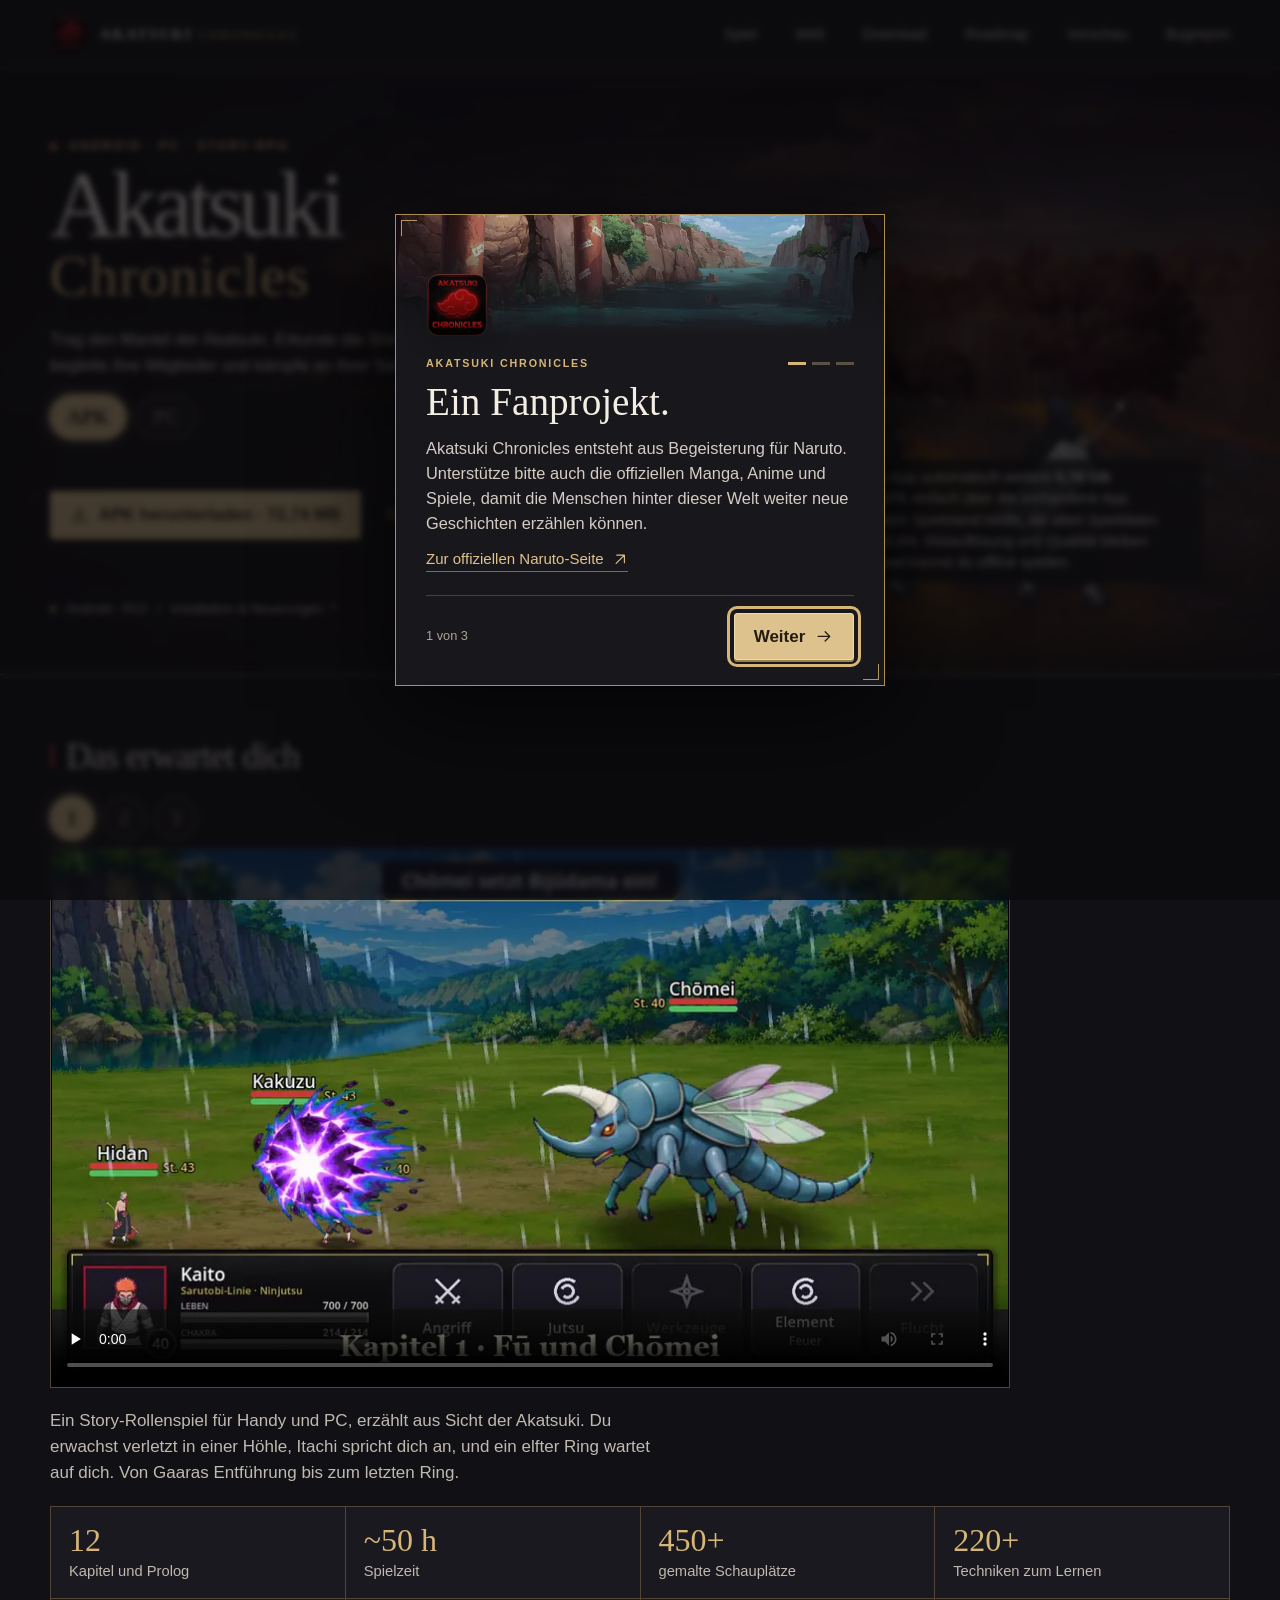
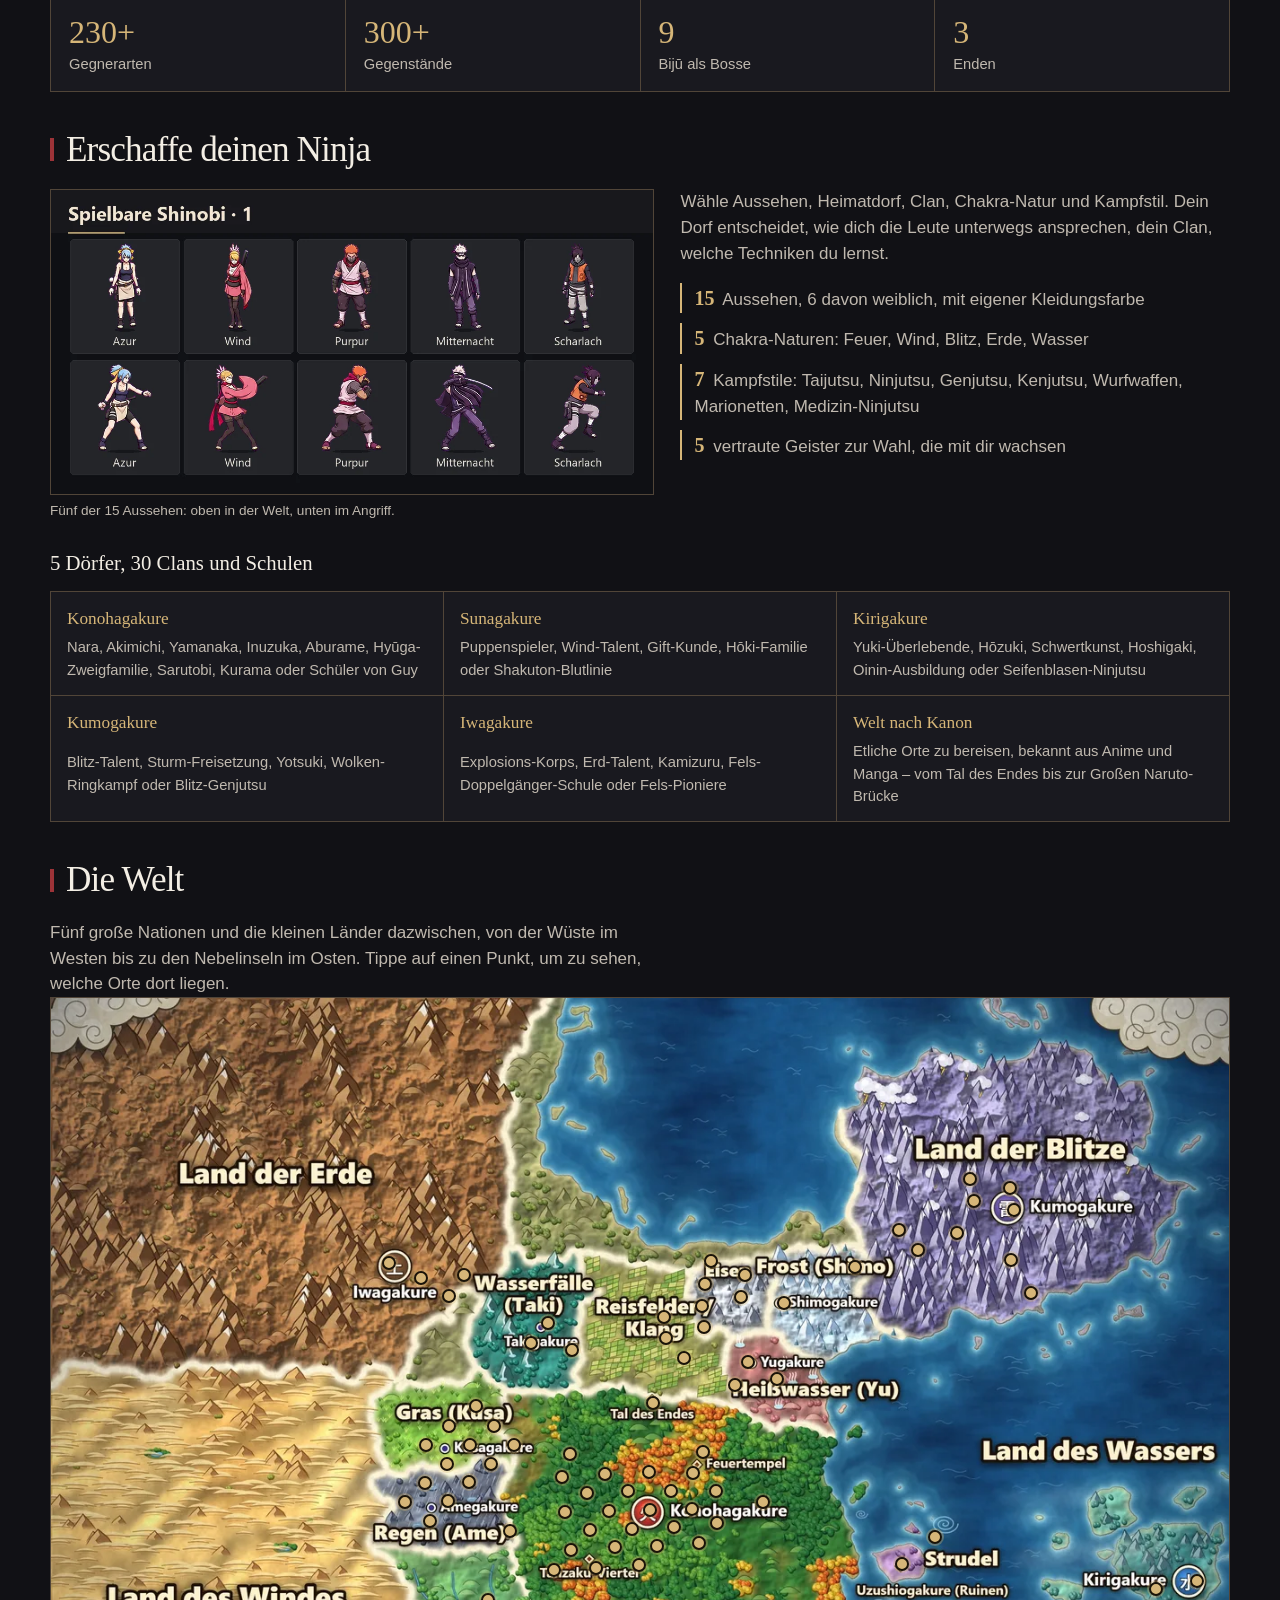
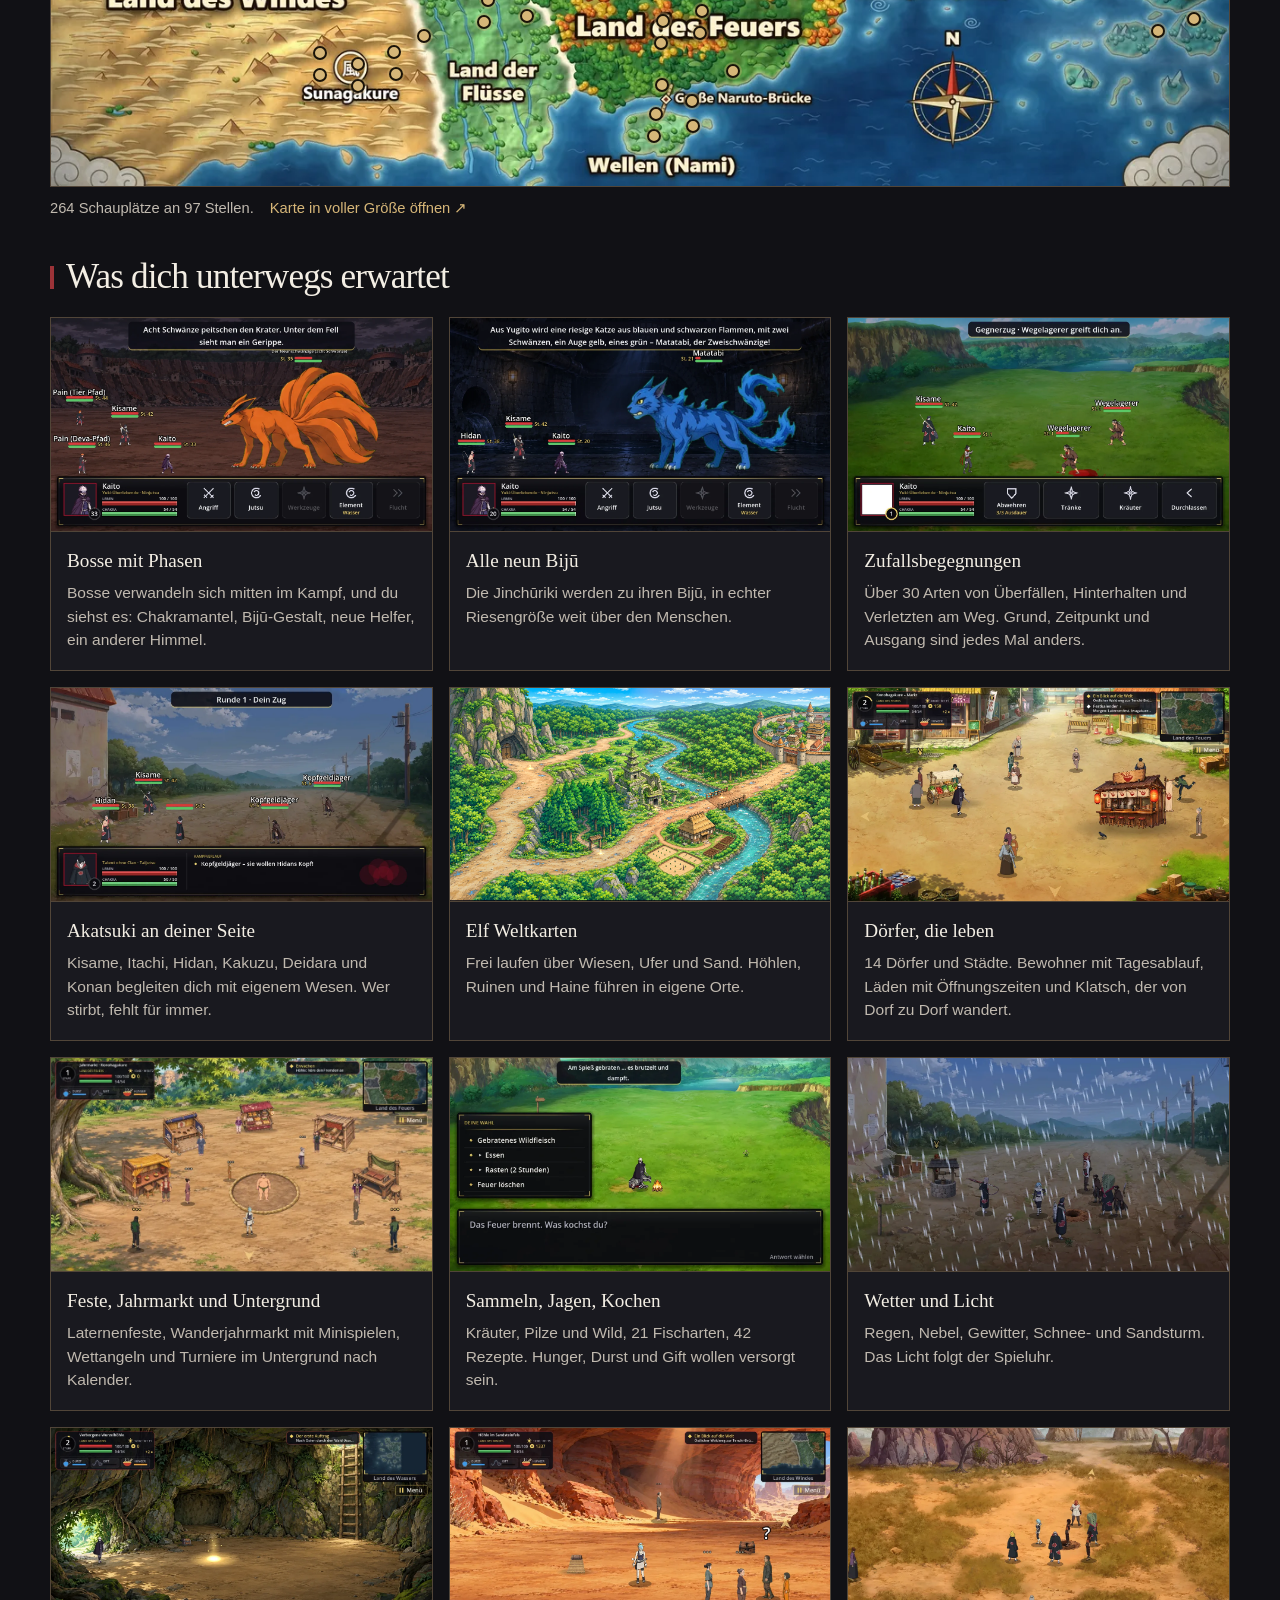
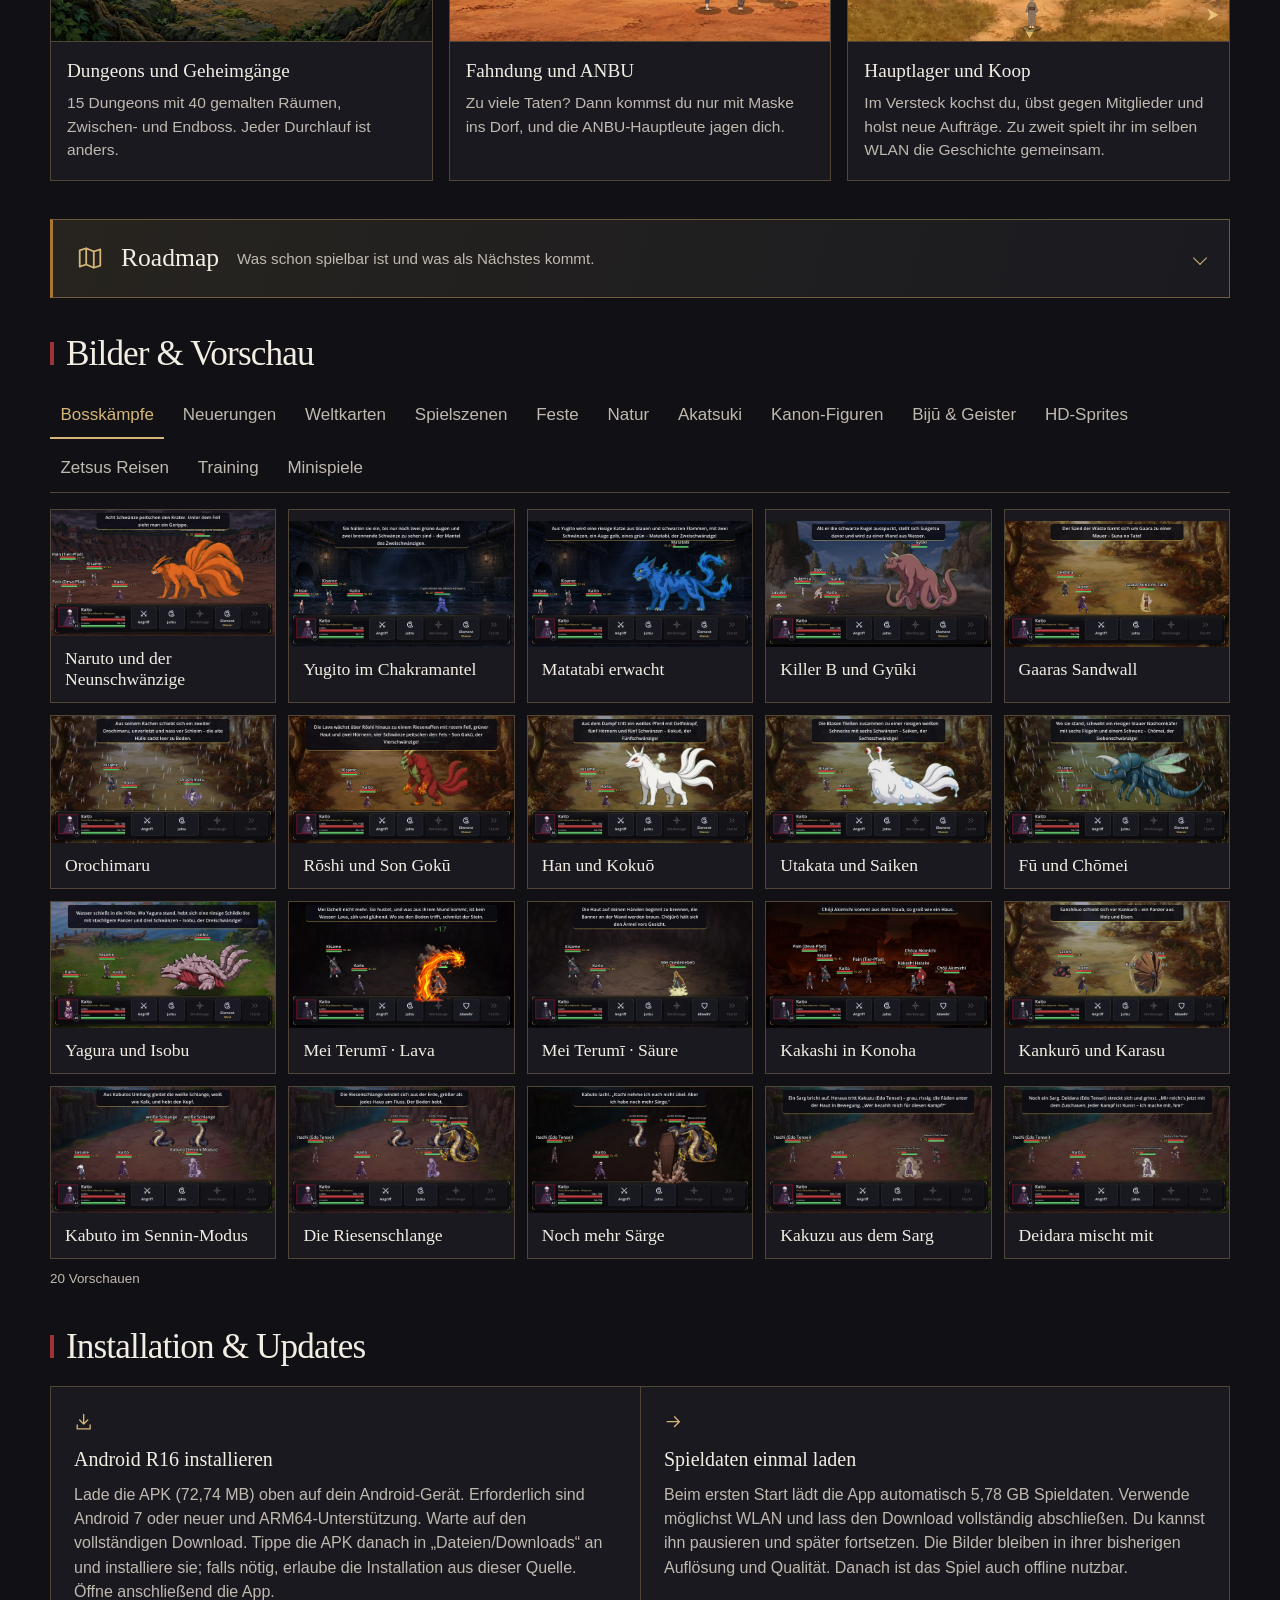
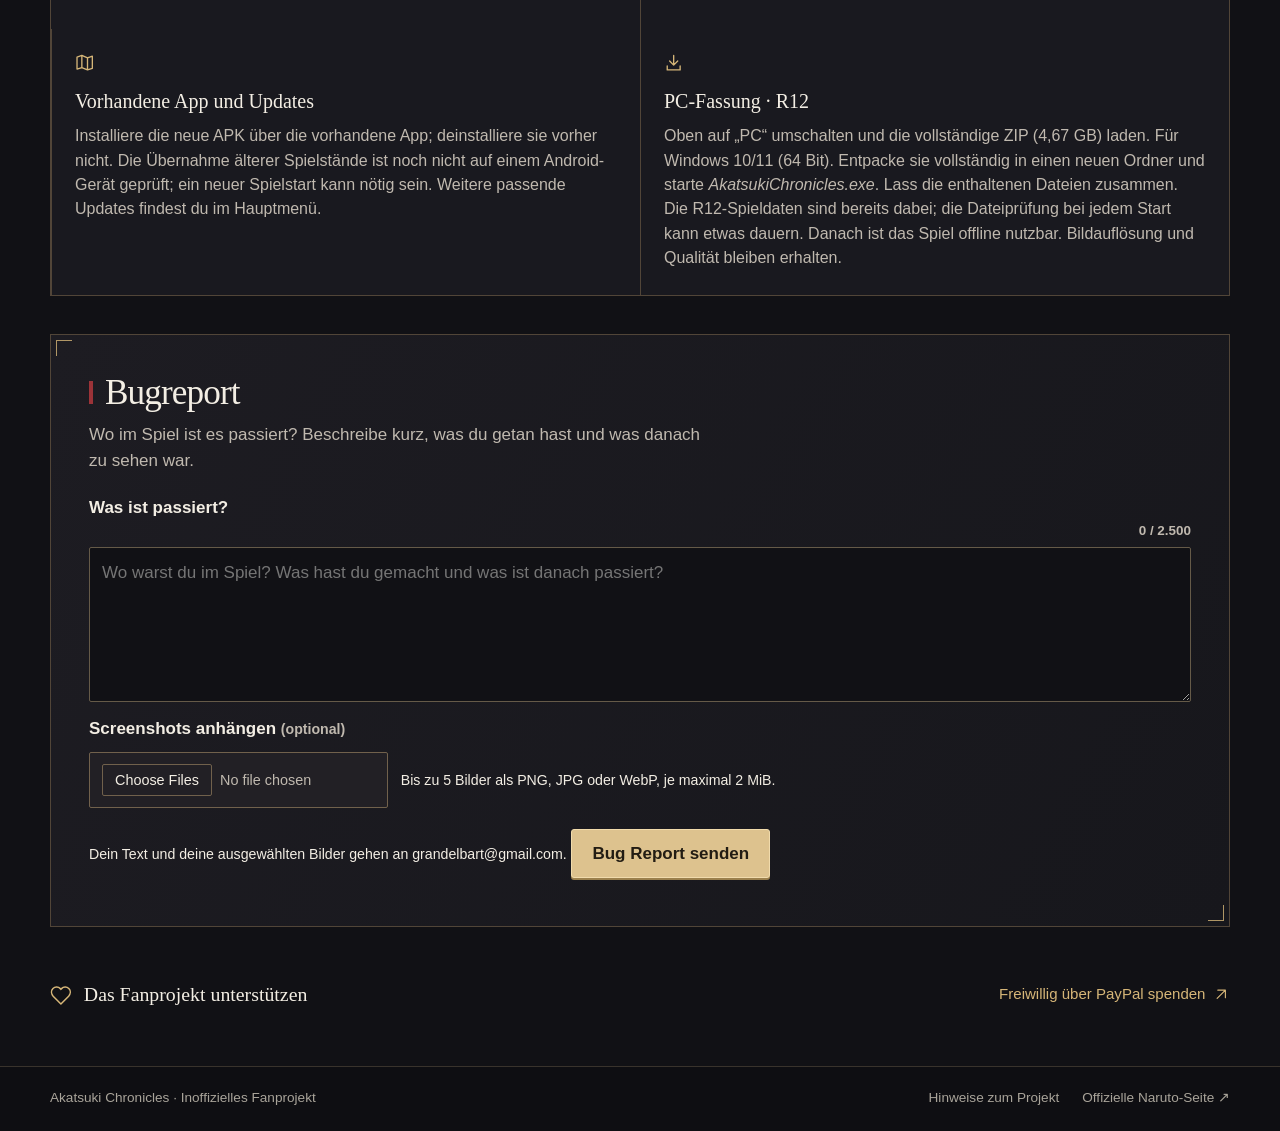
==== commit 0dd399ea: "Android R16: neue Grundinstallation mit allen HD-Bildern Co-Authored-By: Claude Opus 5.5 <noreply@an" ====
--- a/docs/index.html
+++ b/docs/index.html
@@ -44,8 +44,8 @@
    <div class="trailer-switch platform-switch" role="group" aria-label="Fassung wählen" style="margin-top:16px"><button type="button" aria-pressed="true" data-platform="apk">APK</button><button type="button" aria-pressed="false" data-platform="pc">PC</button></div>
    <div class="hero-actions platform-pc" hidden style="margin-top:8px;flex-wrap:wrap"><a class="btn primary" id="pc" download="AkatsukiChronicles_PC.zip" href="https://akatsuki-download.smxn-vs-lobby.workers.dev/nac-pc-20261124-083548/AkatsukiChronicles_PC.zip"><svg><use href="#drop"/></svg>PC R12 herunterladen · 4,67 GB</a>
     <p class="apk-note" style="max-width:430px;margin-top:12px;padding:8px 12px;border-left:3px solid var(--gold);background:#111115cc;color:#e2dbcf;font-size:.92rem;line-height:1.45"><strong style="color:var(--gold)">PC · R12:</strong> Für Windows 10/11 (64 Bit). ZIP entpacken und <em>AkatsukiChronicles.exe</em> starten – Godot ist eingebaut, nichts muss installiert werden. Alle Spieldaten sind enthalten. Bei jedem Start wird die beigefügte Inhaltsdatei geprüft; ein zusätzlicher Spieldownload ist nicht nötig. Meldet Windows beim ersten Start „Der Computer wurde durch Windows geschützt“: auf <em>Weitere Informationen</em> und dann <em>Trotzdem ausführen</em> klicken.</p></div>
-   <div class="hero-actions platform-apk" style="margin-top:8px;flex-wrap:wrap"><a class="btn primary" id="apk" download="AkatsukiChronicles.apk" href="https://akatsuki-download.smxn-vs-lobby.workers.dev/nac-android-r12-content-20261123/AkatsukiChronicles.apk"><svg><use href="#drop"/></svg>APK herunterladen · 72,67 MB</a><a class="text-action" href="#installation">So installierst du das Spiel <span aria-hidden="true">↓</span></a><p class="apk-note" style="flex-basis:100%;max-width:600px;margin-top:12px;padding:8px 12px;border-left:3px solid var(--gold);background:#111115cc;color:#e2dbcf;font-size:.92rem;line-height:1.45"><strong style="color:var(--gold)">Android · R12:</strong> Beim ersten Start lädt die App automatisch weitere <strong>4,62 GB Spieldaten</strong>. Nutze dafür möglichst WLAN. Bildauflösung und Qualität bleiben erhalten. Nach dem vollständigen Download kannst du offline spielen.</p></div>
-   <p class="release-info"><span class="status-dot"></span><span id="version">Android · R12</span><span aria-hidden="true">/</span><a id="release" href="#installation">Installation &amp; Neuerungen <svg><use href="#go"/></svg></a></p>
+   <div class="hero-actions platform-apk" style="margin-top:8px;flex-wrap:wrap"><a class="btn primary" id="apk" download="AkatsukiChronicles.apk" href="https://akatsuki-download.smxn-vs-lobby.workers.dev/nac-android-r16-content-20261127/AkatsukiChronicles.apk"><svg><use href="#drop"/></svg>APK herunterladen · 72,74 MB</a><a class="text-action" href="#installation">So installierst du das Spiel <span aria-hidden="true">↓</span></a><p class="apk-note" style="flex-basis:100%;max-width:600px;margin-top:12px;padding:8px 12px;border-left:3px solid var(--gold);background:#111115cc;color:#e2dbcf;font-size:.92rem;line-height:1.45"><strong style="color:var(--gold)">Android · R16:</strong> Beim ersten Start lädt die App automatisch weitere <strong>5,78 GB Spieldaten</strong>. Schon installiert? Die neue APK einfach über die vorhandene App installieren, nicht vorher deinstallieren – dein Spielstand bleibt, die alten Spieldaten werden entfernt. Nutze dafür möglichst WLAN. Bildauflösung und Qualität bleiben erhalten. Nach dem vollständigen Download kannst du offline spielen.</p></div>
+   <p class="release-info"><span class="status-dot"></span><span id="version">Android · R16</span><span aria-hidden="true">/</span><a id="release" href="#installation">Installation &amp; Neuerungen <svg><use href="#go"/></svg></a></p>
    <p id="gameplay-update" class="apk-note" hidden aria-live="polite" style="max-width:600px;margin-top:12px;padding:8px 12px;border-left:3px solid var(--gold);background:#111115cc;color:#e2dbcf;font-size:.92rem;line-height:1.45"><strong id="gameplay-update-title" style="color:var(--gold)"></strong><span id="gameplay-update-copy"></span><a id="gameplay-update-release">Versionshinweise zum Spielupdate</a></p>
   </div>
  </section>
@@ -149,8 +149,8 @@
   <section class="install panel" id="installation" aria-labelledby="install-title">
    <div class="section-head"><span class="rule"></span><h2 id="install-title">Installation &amp; Updates</h2></div>
    <div class="guides">
-    <article><span class="guide-mark" aria-hidden="true"><svg><use href="#drop"/></svg></span><h3>Android R12 installieren</h3><p>Lade die APK (72,67 MB) oben auf dein Android-Gerät. Erforderlich sind Android 7 oder neuer und ARM64-Unterstützung. Warte auf den vollständigen Download. Tippe die APK danach in „Dateien/Downloads“ an und installiere sie; falls nötig, erlaube die Installation aus dieser Quelle. Öffne anschließend die App.</p></article>
-    <article><span class="guide-mark" aria-hidden="true"><svg><use href="#arrow"/></svg></span><h3>Spieldaten einmal laden</h3><p>Beim ersten Start lädt die App automatisch 4,62 GB Spieldaten. Verwende möglichst WLAN und lass den Download vollständig abschließen. Du kannst ihn pausieren und später fortsetzen. Die Bilder bleiben in ihrer bisherigen Auflösung und Qualität. Danach ist das Spiel auch offline nutzbar.</p></article>
+    <article><span class="guide-mark" aria-hidden="true"><svg><use href="#drop"/></svg></span><h3>Android R16 installieren</h3><p>Lade die APK (72,74 MB) oben auf dein Android-Gerät. Erforderlich sind Android 7 oder neuer und ARM64-Unterstützung. Warte auf den vollständigen Download. Tippe die APK danach in „Dateien/Downloads“ an und installiere sie; falls nötig, erlaube die Installation aus dieser Quelle. Öffne anschließend die App.</p></article>
+    <article><span class="guide-mark" aria-hidden="true"><svg><use href="#arrow"/></svg></span><h3>Spieldaten einmal laden</h3><p>Beim ersten Start lädt die App automatisch 5,78 GB Spieldaten. Verwende möglichst WLAN und lass den Download vollständig abschließen. Du kannst ihn pausieren und später fortsetzen. Die Bilder bleiben in ihrer bisherigen Auflösung und Qualität. Danach ist das Spiel auch offline nutzbar.</p></article>
     <article><span class="guide-mark" aria-hidden="true"><svg><use href="#map-icon"/></svg></span><h3>Vorhandene App und Updates</h3><p>Installiere die neue APK über die vorhandene App; deinstalliere sie vorher nicht. Die Übernahme älterer Spielstände ist noch nicht auf einem Android-Gerät geprüft; ein neuer Spielstart kann nötig sein. Weitere passende Updates findest du im Hauptmenü.</p></article>
      <article id="pc-installation"><span class="guide-mark" aria-hidden="true"><svg><use href="#drop"/></svg></span><h3>PC-Fassung · R12</h3><p>Oben auf „PC“ umschalten und die vollständige ZIP (4,67 GB) laden. Für Windows 10/11 (64 Bit). Entpacke sie vollständig in einen neuen Ordner und starte <em>AkatsukiChronicles.exe</em>. Lass die enthaltenen Dateien zusammen. Die R12-Spieldaten sind bereits dabei; die Dateiprüfung bei jedem Start kann etwas dauern. Danach ist das Spiel offline nutzbar. Bildauflösung und Qualität bleiben erhalten.</p></article>
    </div>
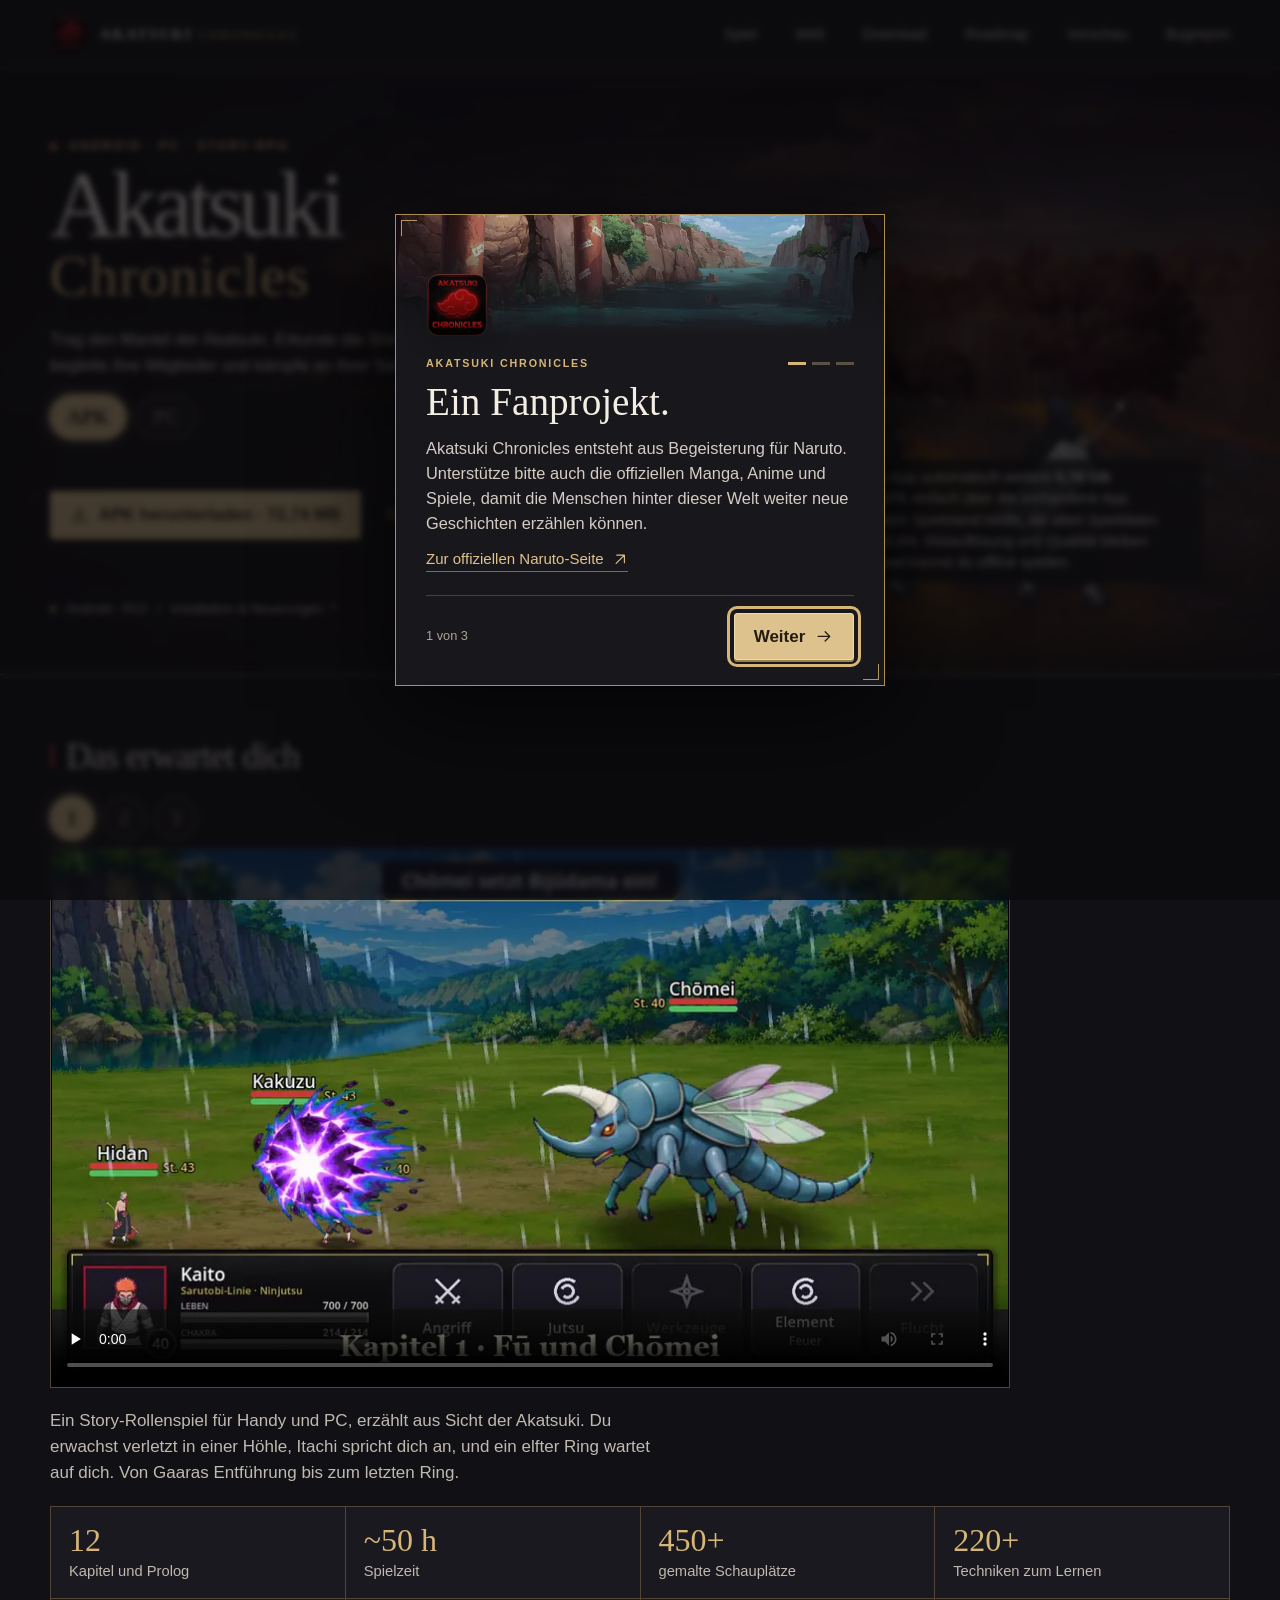
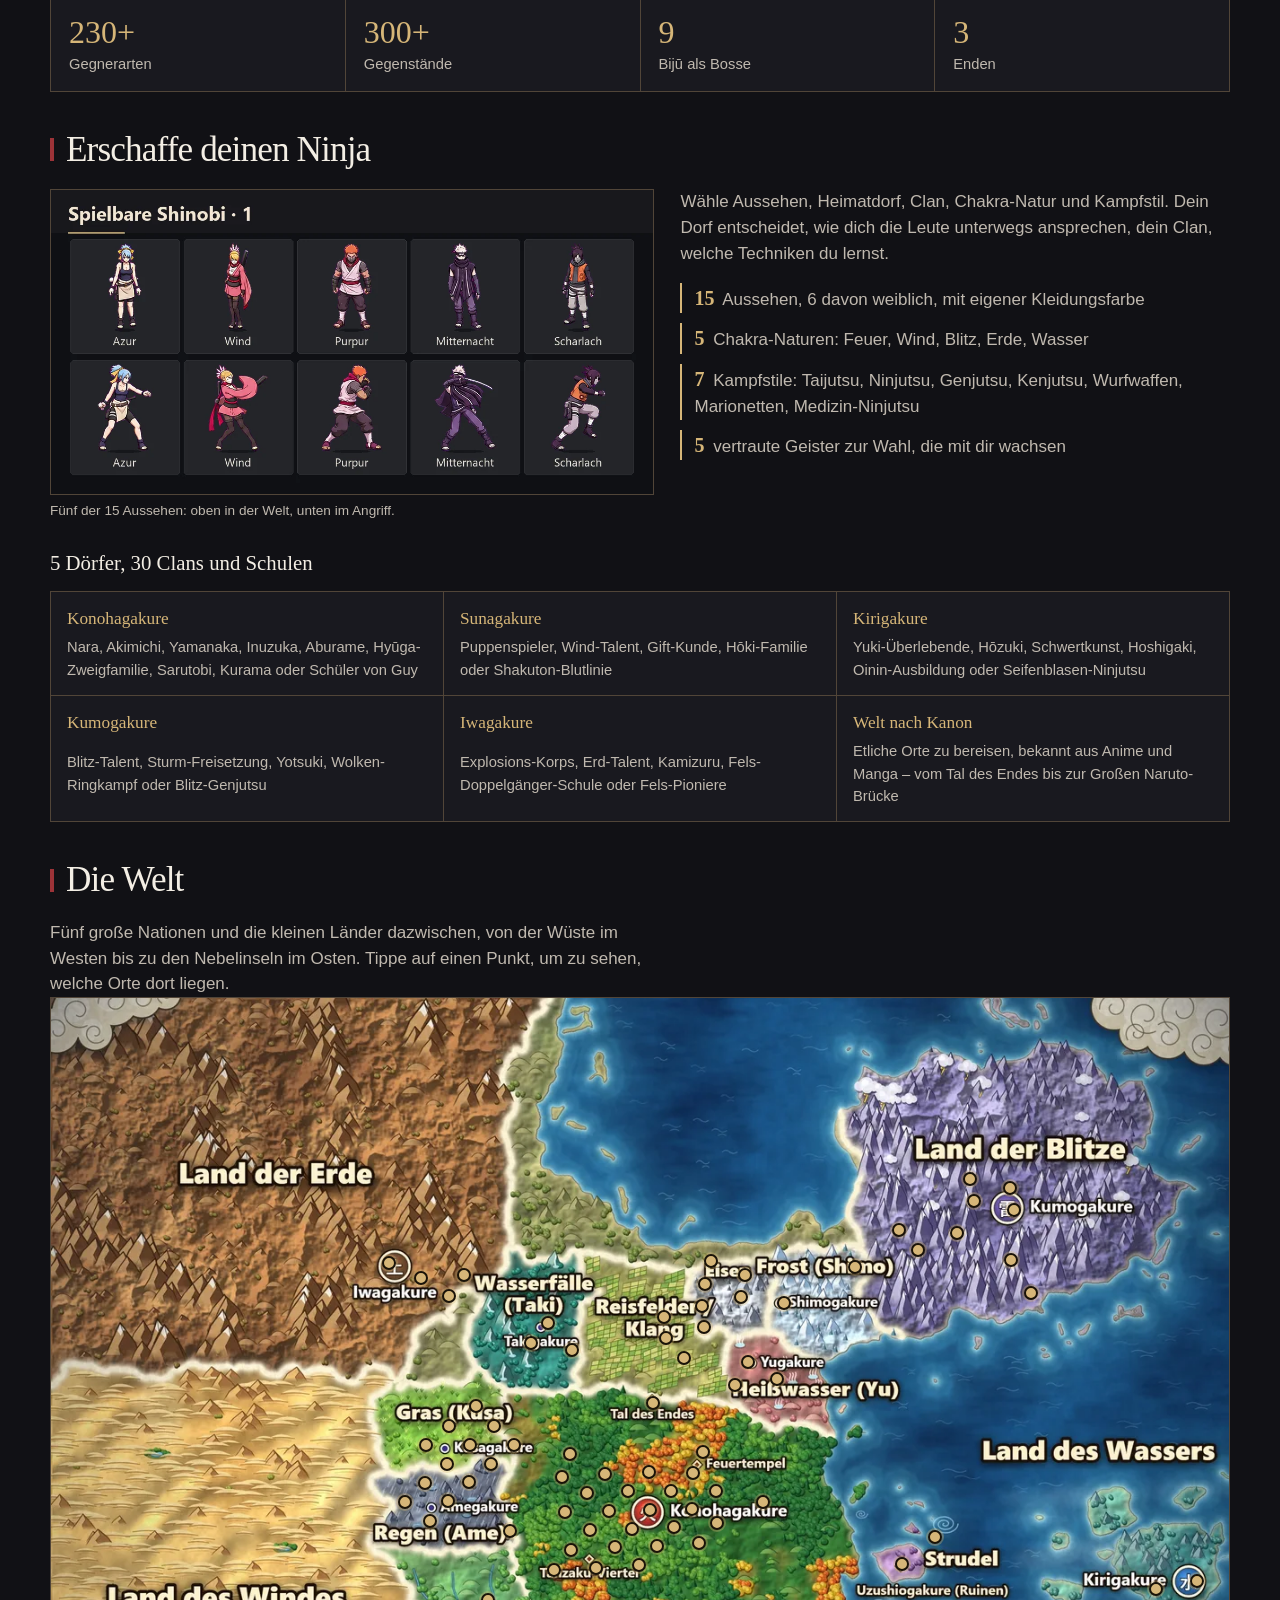
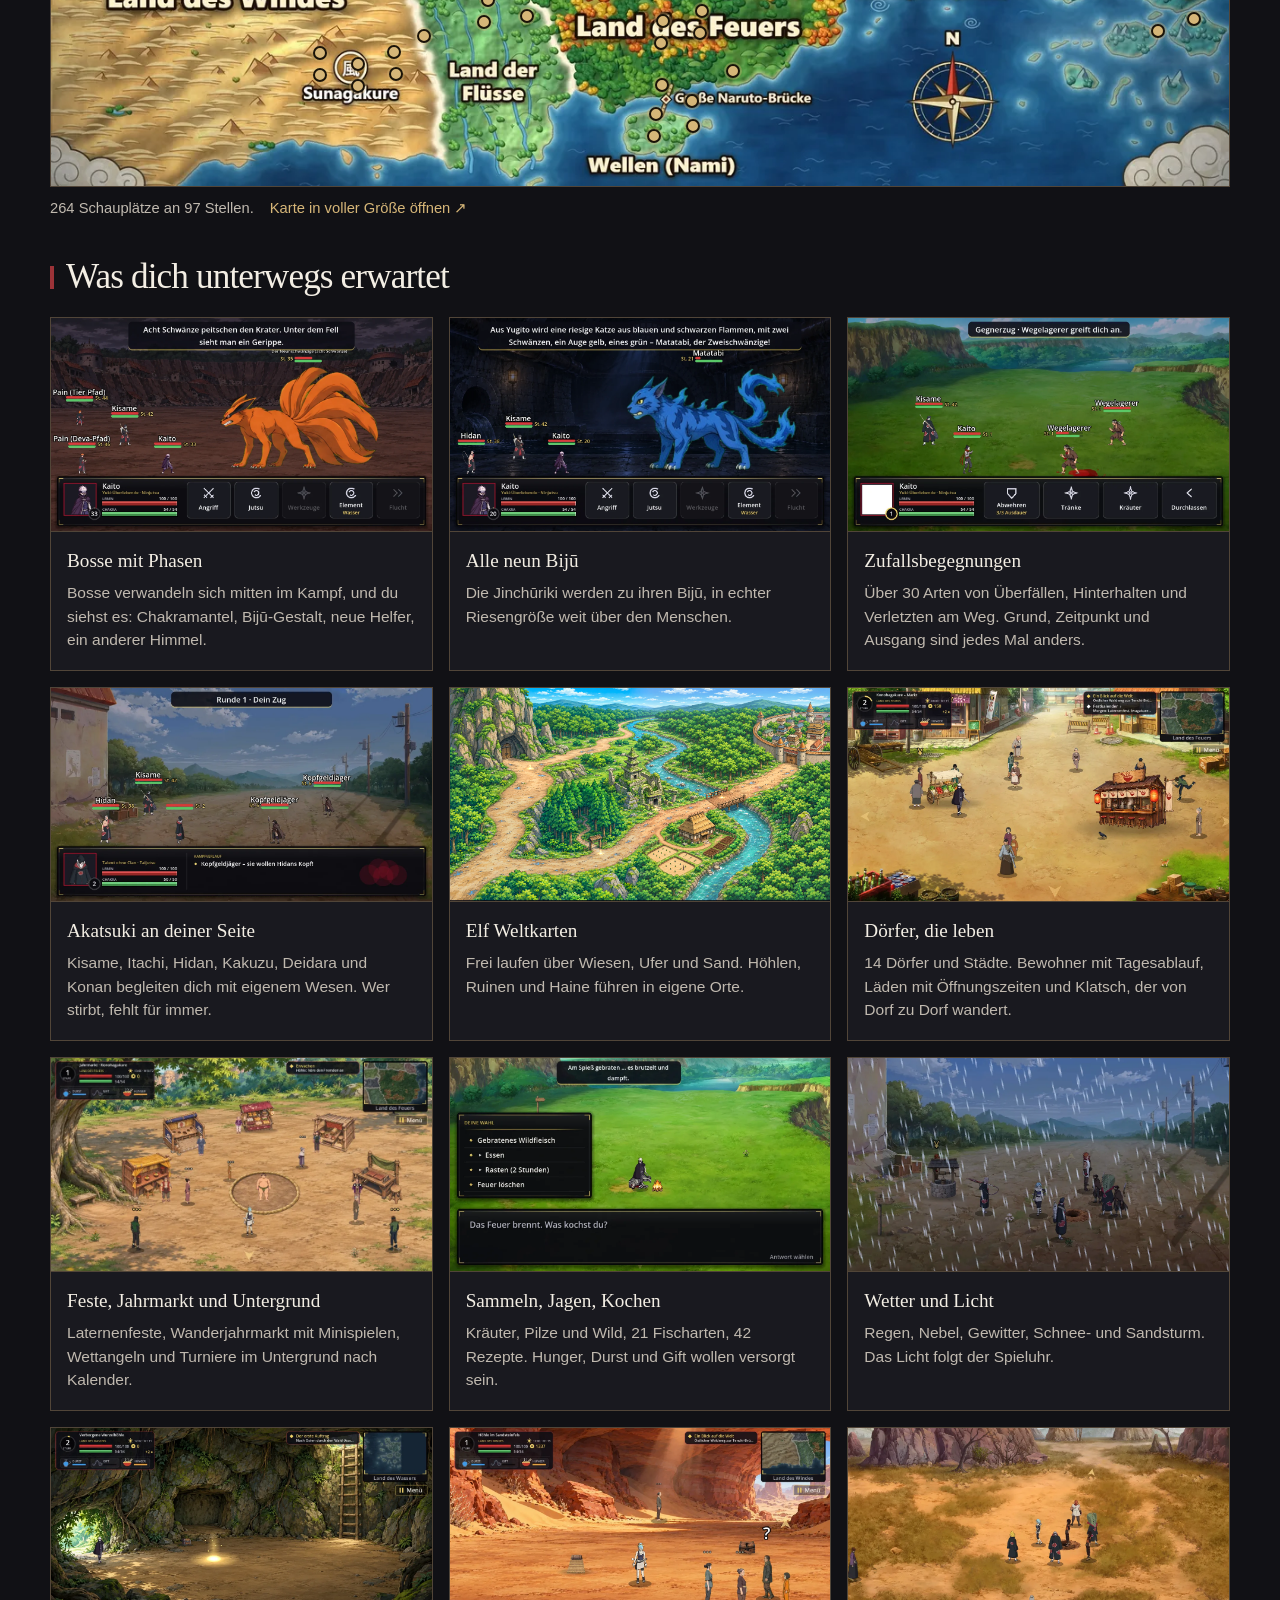
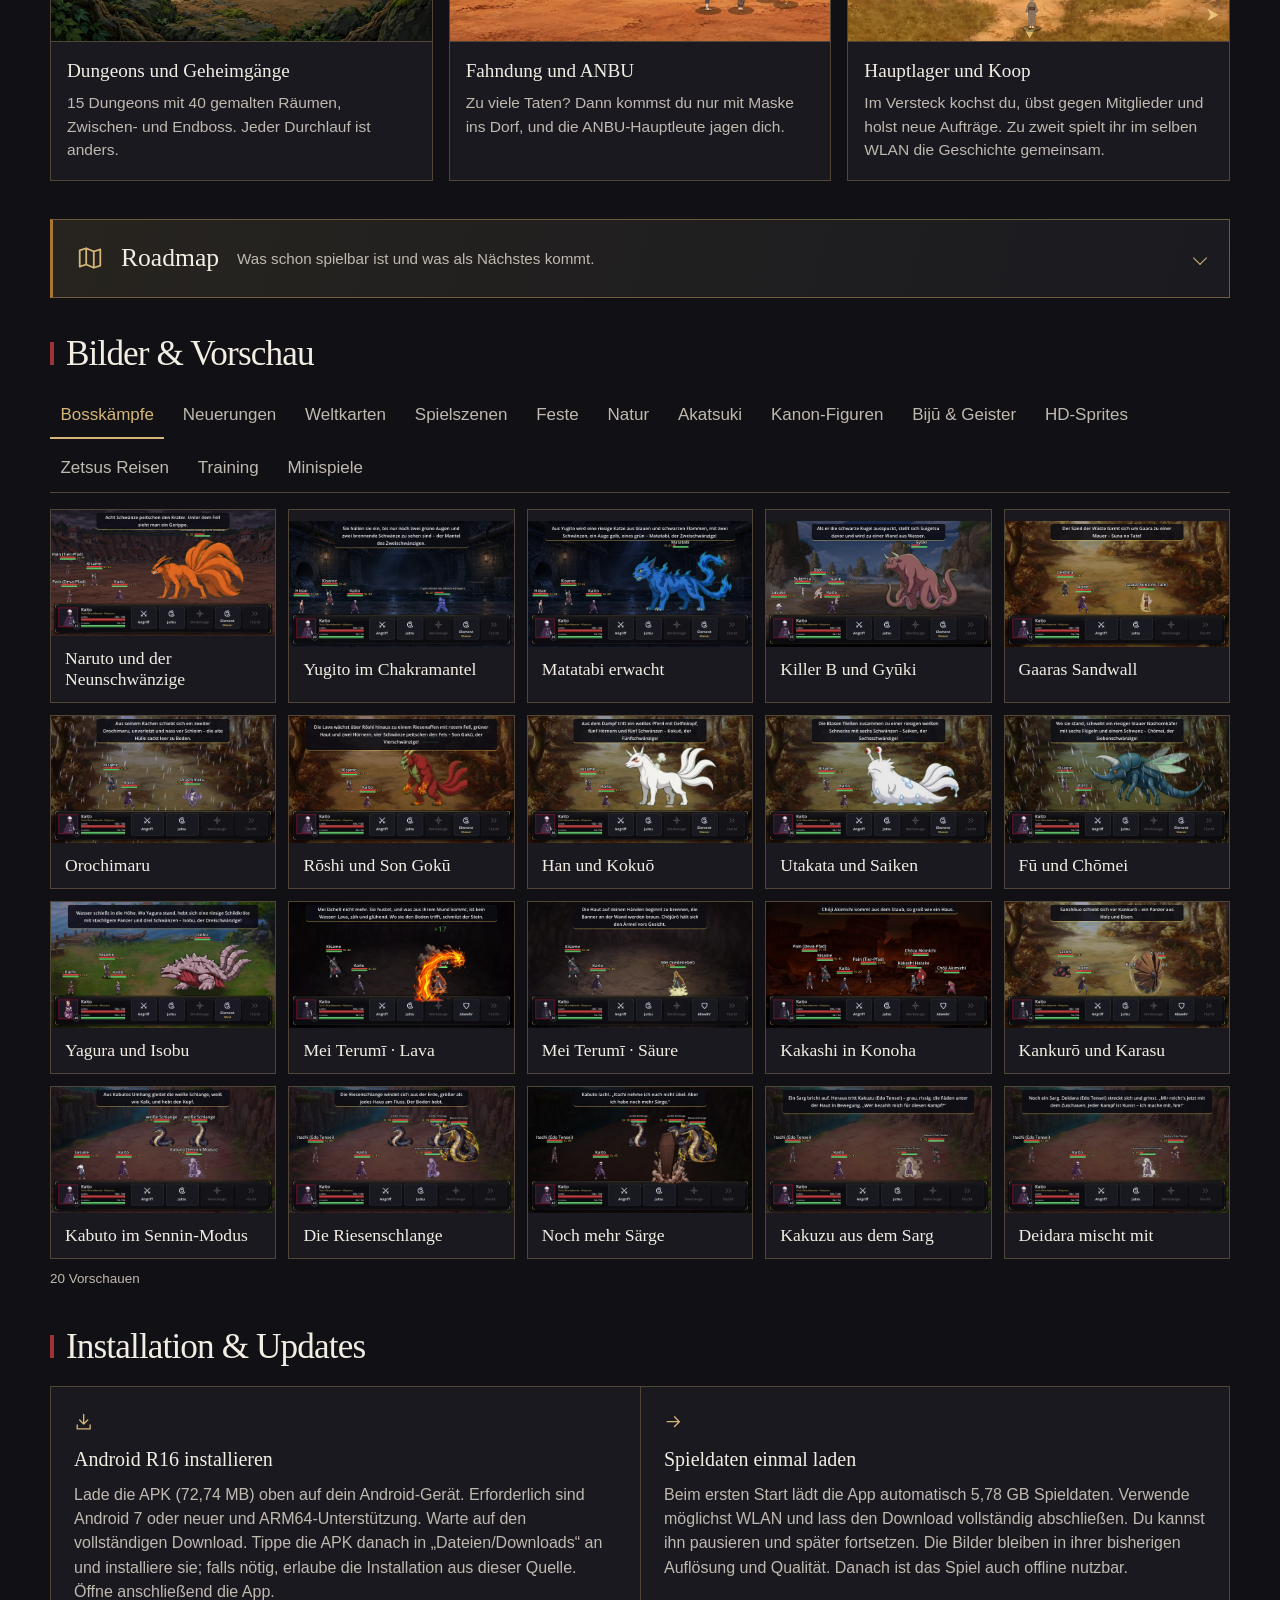
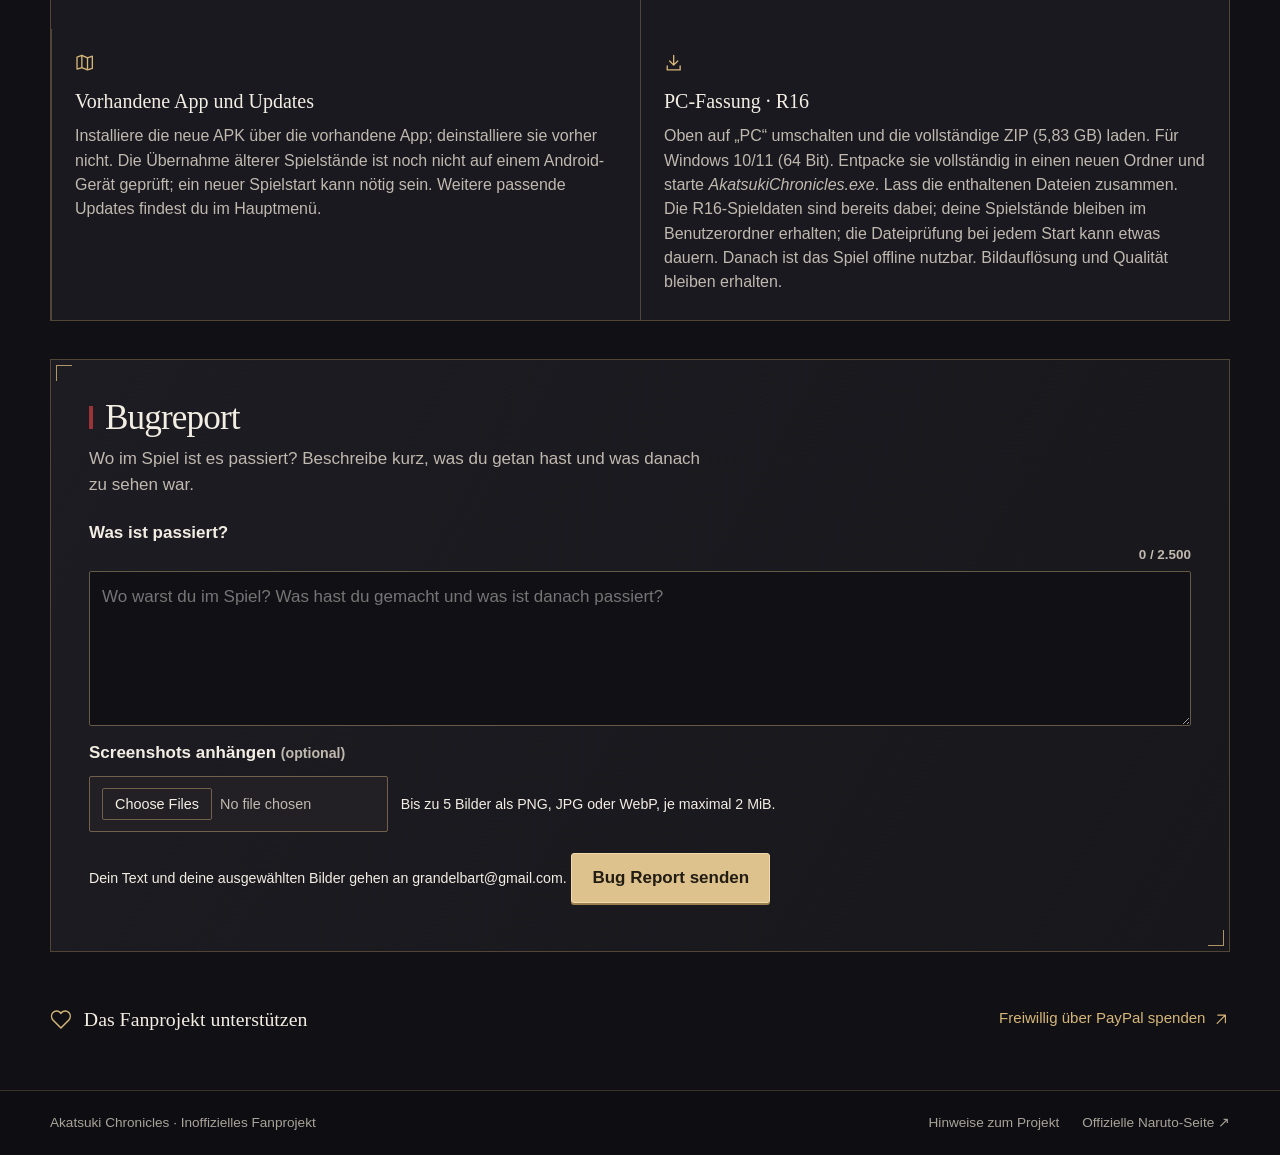
==== commit d223fd85: "PC R16: vollständiges Windows-Paket mit neuer Grundinstallation Co-Authored-By: Claude Opus 5.5 <nor" ====
--- a/docs/index.html
+++ b/docs/index.html
@@ -42,8 +42,8 @@
    <h1 id="game-title"><span>Akatsuki</span><em>Chronicles</em></h1>
    <p class="intro">Trag den Mantel der Akatsuki. Erkunde die Shinobi-Welt, begleite ihre Mitglieder und kämpfe an ihrer Seite.</p>
    <div class="trailer-switch platform-switch" role="group" aria-label="Fassung wählen" style="margin-top:16px"><button type="button" aria-pressed="true" data-platform="apk">APK</button><button type="button" aria-pressed="false" data-platform="pc">PC</button></div>
-   <div class="hero-actions platform-pc" hidden style="margin-top:8px;flex-wrap:wrap"><a class="btn primary" id="pc" download="AkatsukiChronicles_PC.zip" href="https://akatsuki-download.smxn-vs-lobby.workers.dev/nac-pc-20261124-083548/AkatsukiChronicles_PC.zip"><svg><use href="#drop"/></svg>PC R12 herunterladen · 4,67 GB</a>
-    <p class="apk-note" style="max-width:430px;margin-top:12px;padding:8px 12px;border-left:3px solid var(--gold);background:#111115cc;color:#e2dbcf;font-size:.92rem;line-height:1.45"><strong style="color:var(--gold)">PC · R12:</strong> Für Windows 10/11 (64 Bit). ZIP entpacken und <em>AkatsukiChronicles.exe</em> starten – Godot ist eingebaut, nichts muss installiert werden. Alle Spieldaten sind enthalten. Bei jedem Start wird die beigefügte Inhaltsdatei geprüft; ein zusätzlicher Spieldownload ist nicht nötig. Meldet Windows beim ersten Start „Der Computer wurde durch Windows geschützt“: auf <em>Weitere Informationen</em> und dann <em>Trotzdem ausführen</em> klicken.</p></div>
+   <div class="hero-actions platform-pc" hidden style="margin-top:8px;flex-wrap:wrap"><a class="btn primary" id="pc" download="AkatsukiChronicles_PC.zip" href="https://akatsuki-download.smxn-vs-lobby.workers.dev/nac-pc-20261127-151538/AkatsukiChronicles_PC.zip"><svg><use href="#drop"/></svg>PC R16 herunterladen · 5,83 GB</a>
+    <p class="apk-note" style="max-width:430px;margin-top:12px;padding:8px 12px;border-left:3px solid var(--gold);background:#111115cc;color:#e2dbcf;font-size:.92rem;line-height:1.45"><strong style="color:var(--gold)">PC · R16:</strong> Für Windows 10/11 (64 Bit). ZIP entpacken und <em>AkatsukiChronicles.exe</em> starten – Godot ist eingebaut, nichts muss installiert werden. Alle Spieldaten sind enthalten. Bei jedem Start wird die beigefügte Inhaltsdatei geprüft; ein zusätzlicher Spieldownload ist nicht nötig. Meldet Windows beim ersten Start „Der Computer wurde durch Windows geschützt“: auf <em>Weitere Informationen</em> und dann <em>Trotzdem ausführen</em> klicken.</p></div>
    <div class="hero-actions platform-apk" style="margin-top:8px;flex-wrap:wrap"><a class="btn primary" id="apk" download="AkatsukiChronicles.apk" href="https://akatsuki-download.smxn-vs-lobby.workers.dev/nac-android-r16-content-20261127/AkatsukiChronicles.apk"><svg><use href="#drop"/></svg>APK herunterladen · 72,74 MB</a><a class="text-action" href="#installation">So installierst du das Spiel <span aria-hidden="true">↓</span></a><p class="apk-note" style="flex-basis:100%;max-width:600px;margin-top:12px;padding:8px 12px;border-left:3px solid var(--gold);background:#111115cc;color:#e2dbcf;font-size:.92rem;line-height:1.45"><strong style="color:var(--gold)">Android · R16:</strong> Beim ersten Start lädt die App automatisch weitere <strong>5,78 GB Spieldaten</strong>. Schon installiert? Die neue APK einfach über die vorhandene App installieren, nicht vorher deinstallieren – dein Spielstand bleibt, die alten Spieldaten werden entfernt. Nutze dafür möglichst WLAN. Bildauflösung und Qualität bleiben erhalten. Nach dem vollständigen Download kannst du offline spielen.</p></div>
    <p class="release-info"><span class="status-dot"></span><span id="version">Android · R16</span><span aria-hidden="true">/</span><a id="release" href="#installation">Installation &amp; Neuerungen <svg><use href="#go"/></svg></a></p>
    <p id="gameplay-update" class="apk-note" hidden aria-live="polite" style="max-width:600px;margin-top:12px;padding:8px 12px;border-left:3px solid var(--gold);background:#111115cc;color:#e2dbcf;font-size:.92rem;line-height:1.45"><strong id="gameplay-update-title" style="color:var(--gold)"></strong><span id="gameplay-update-copy"></span><a id="gameplay-update-release">Versionshinweise zum Spielupdate</a></p>
@@ -152,7 +152,7 @@
     <article><span class="guide-mark" aria-hidden="true"><svg><use href="#drop"/></svg></span><h3>Android R16 installieren</h3><p>Lade die APK (72,74 MB) oben auf dein Android-Gerät. Erforderlich sind Android 7 oder neuer und ARM64-Unterstützung. Warte auf den vollständigen Download. Tippe die APK danach in „Dateien/Downloads“ an und installiere sie; falls nötig, erlaube die Installation aus dieser Quelle. Öffne anschließend die App.</p></article>
     <article><span class="guide-mark" aria-hidden="true"><svg><use href="#arrow"/></svg></span><h3>Spieldaten einmal laden</h3><p>Beim ersten Start lädt die App automatisch 5,78 GB Spieldaten. Verwende möglichst WLAN und lass den Download vollständig abschließen. Du kannst ihn pausieren und später fortsetzen. Die Bilder bleiben in ihrer bisherigen Auflösung und Qualität. Danach ist das Spiel auch offline nutzbar.</p></article>
     <article><span class="guide-mark" aria-hidden="true"><svg><use href="#map-icon"/></svg></span><h3>Vorhandene App und Updates</h3><p>Installiere die neue APK über die vorhandene App; deinstalliere sie vorher nicht. Die Übernahme älterer Spielstände ist noch nicht auf einem Android-Gerät geprüft; ein neuer Spielstart kann nötig sein. Weitere passende Updates findest du im Hauptmenü.</p></article>
-     <article id="pc-installation"><span class="guide-mark" aria-hidden="true"><svg><use href="#drop"/></svg></span><h3>PC-Fassung · R12</h3><p>Oben auf „PC“ umschalten und die vollständige ZIP (4,67 GB) laden. Für Windows 10/11 (64 Bit). Entpacke sie vollständig in einen neuen Ordner und starte <em>AkatsukiChronicles.exe</em>. Lass die enthaltenen Dateien zusammen. Die R12-Spieldaten sind bereits dabei; die Dateiprüfung bei jedem Start kann etwas dauern. Danach ist das Spiel offline nutzbar. Bildauflösung und Qualität bleiben erhalten.</p></article>
+     <article id="pc-installation"><span class="guide-mark" aria-hidden="true"><svg><use href="#drop"/></svg></span><h3>PC-Fassung · R16</h3><p>Oben auf „PC“ umschalten und die vollständige ZIP (5,83 GB) laden. Für Windows 10/11 (64 Bit). Entpacke sie vollständig in einen neuen Ordner und starte <em>AkatsukiChronicles.exe</em>. Lass die enthaltenen Dateien zusammen. Die R16-Spieldaten sind bereits dabei; deine Spielstände bleiben im Benutzerordner erhalten; die Dateiprüfung bei jedem Start kann etwas dauern. Danach ist das Spiel offline nutzbar. Bildauflösung und Qualität bleiben erhalten.</p></article>
    </div>
   </section>
   <section class="report-panel panel" id="bugreport" aria-labelledby="report-title">
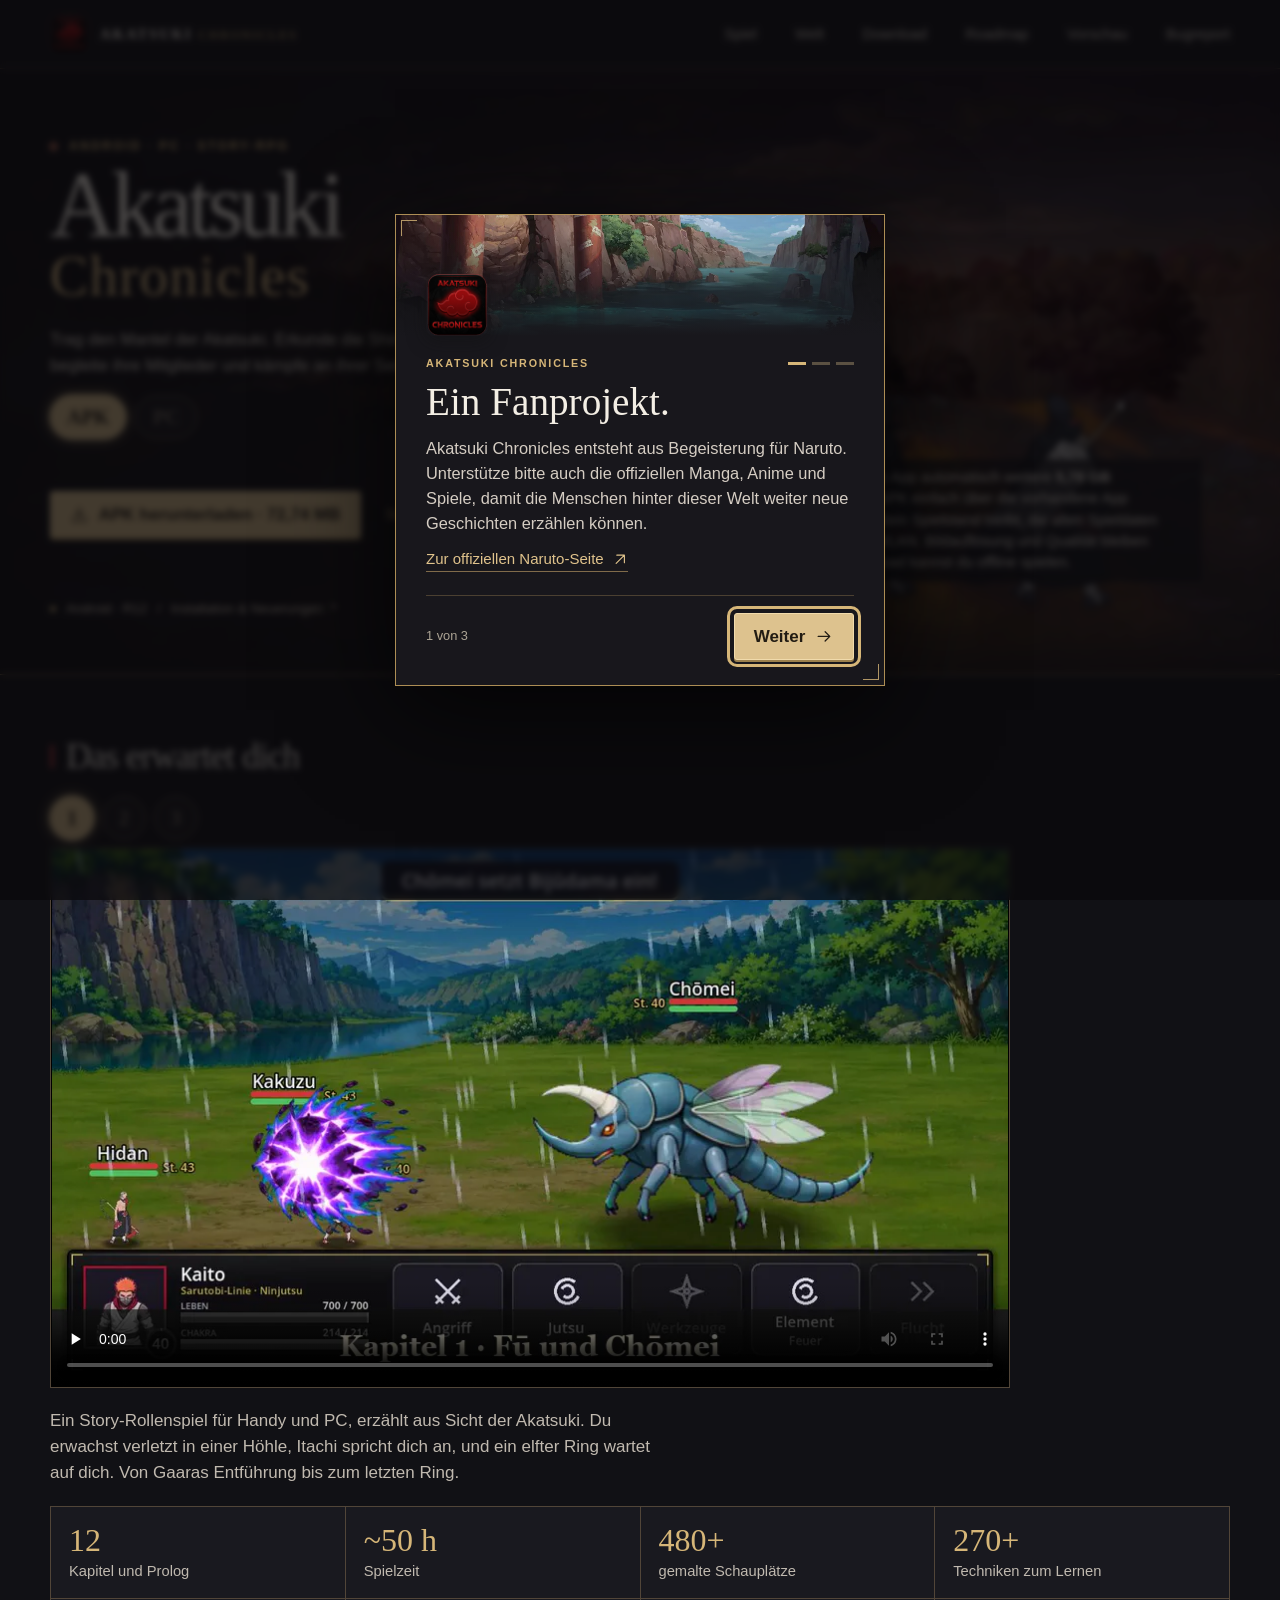
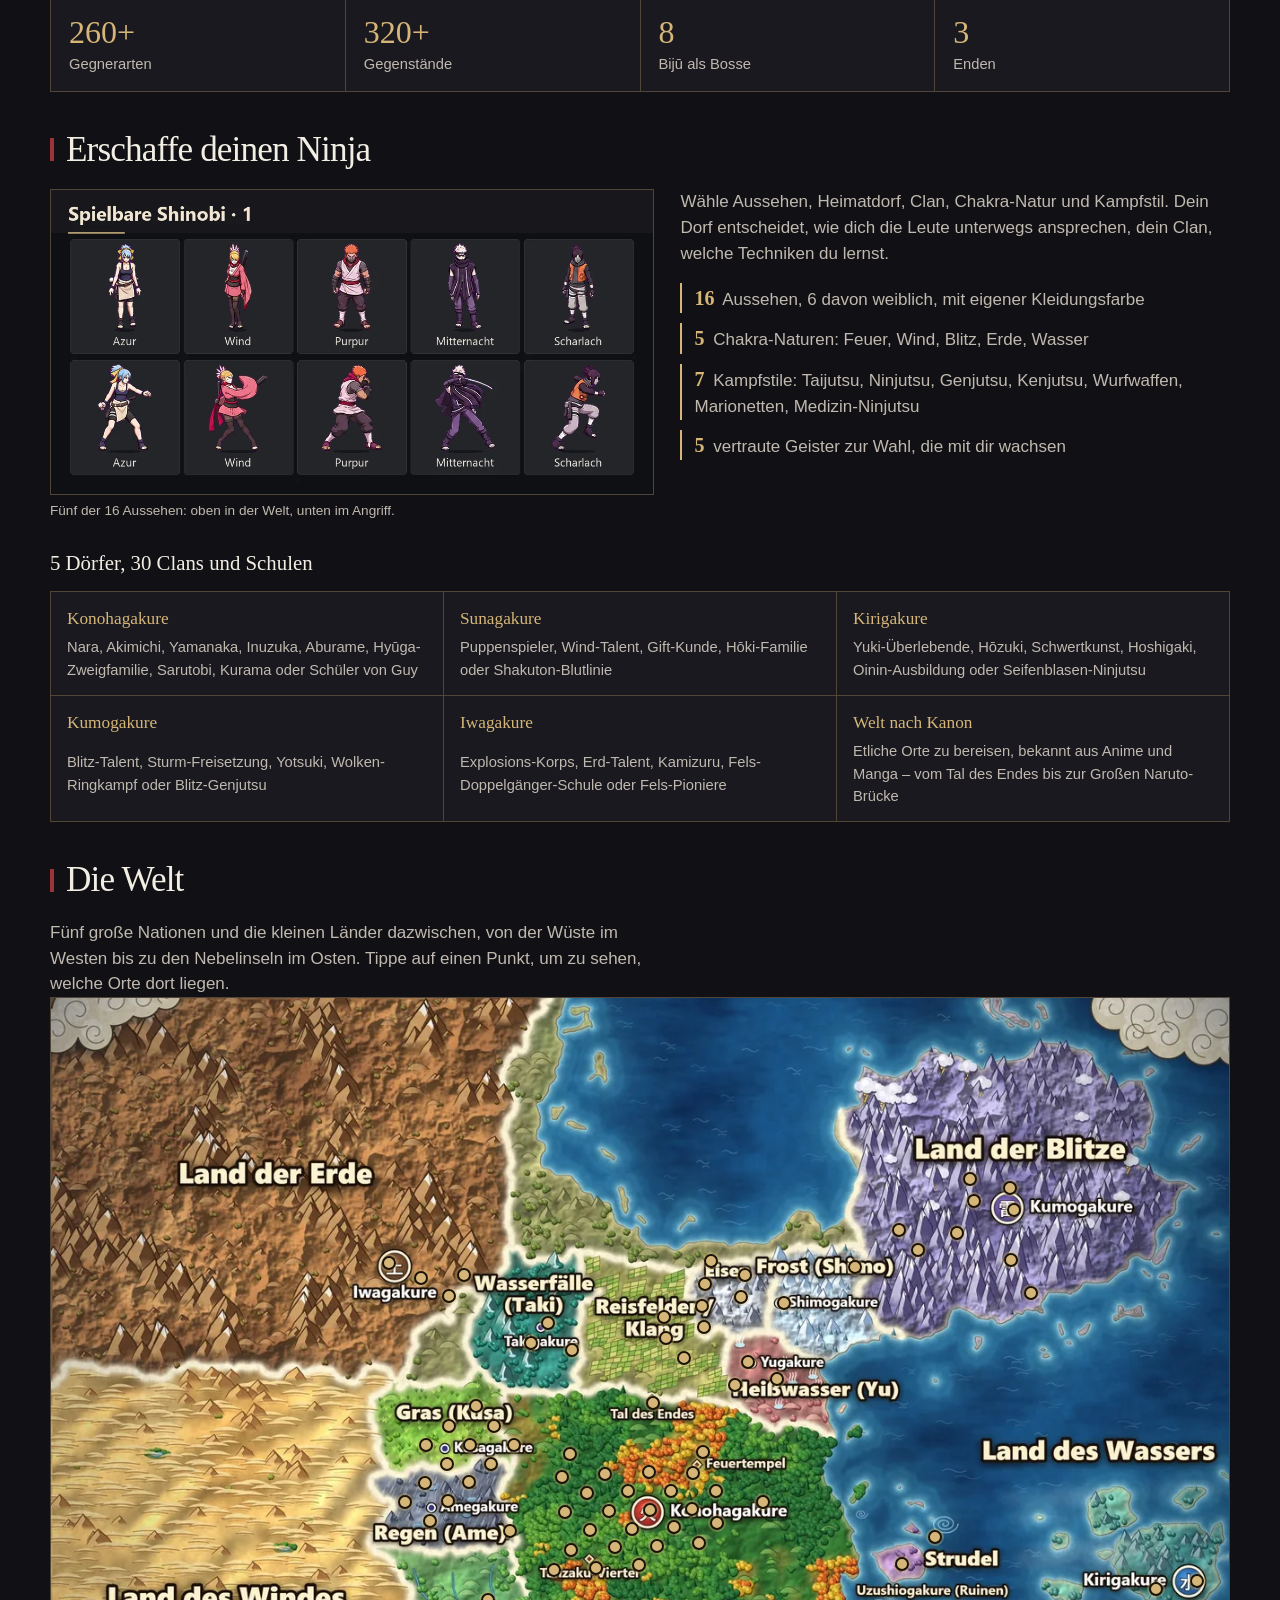
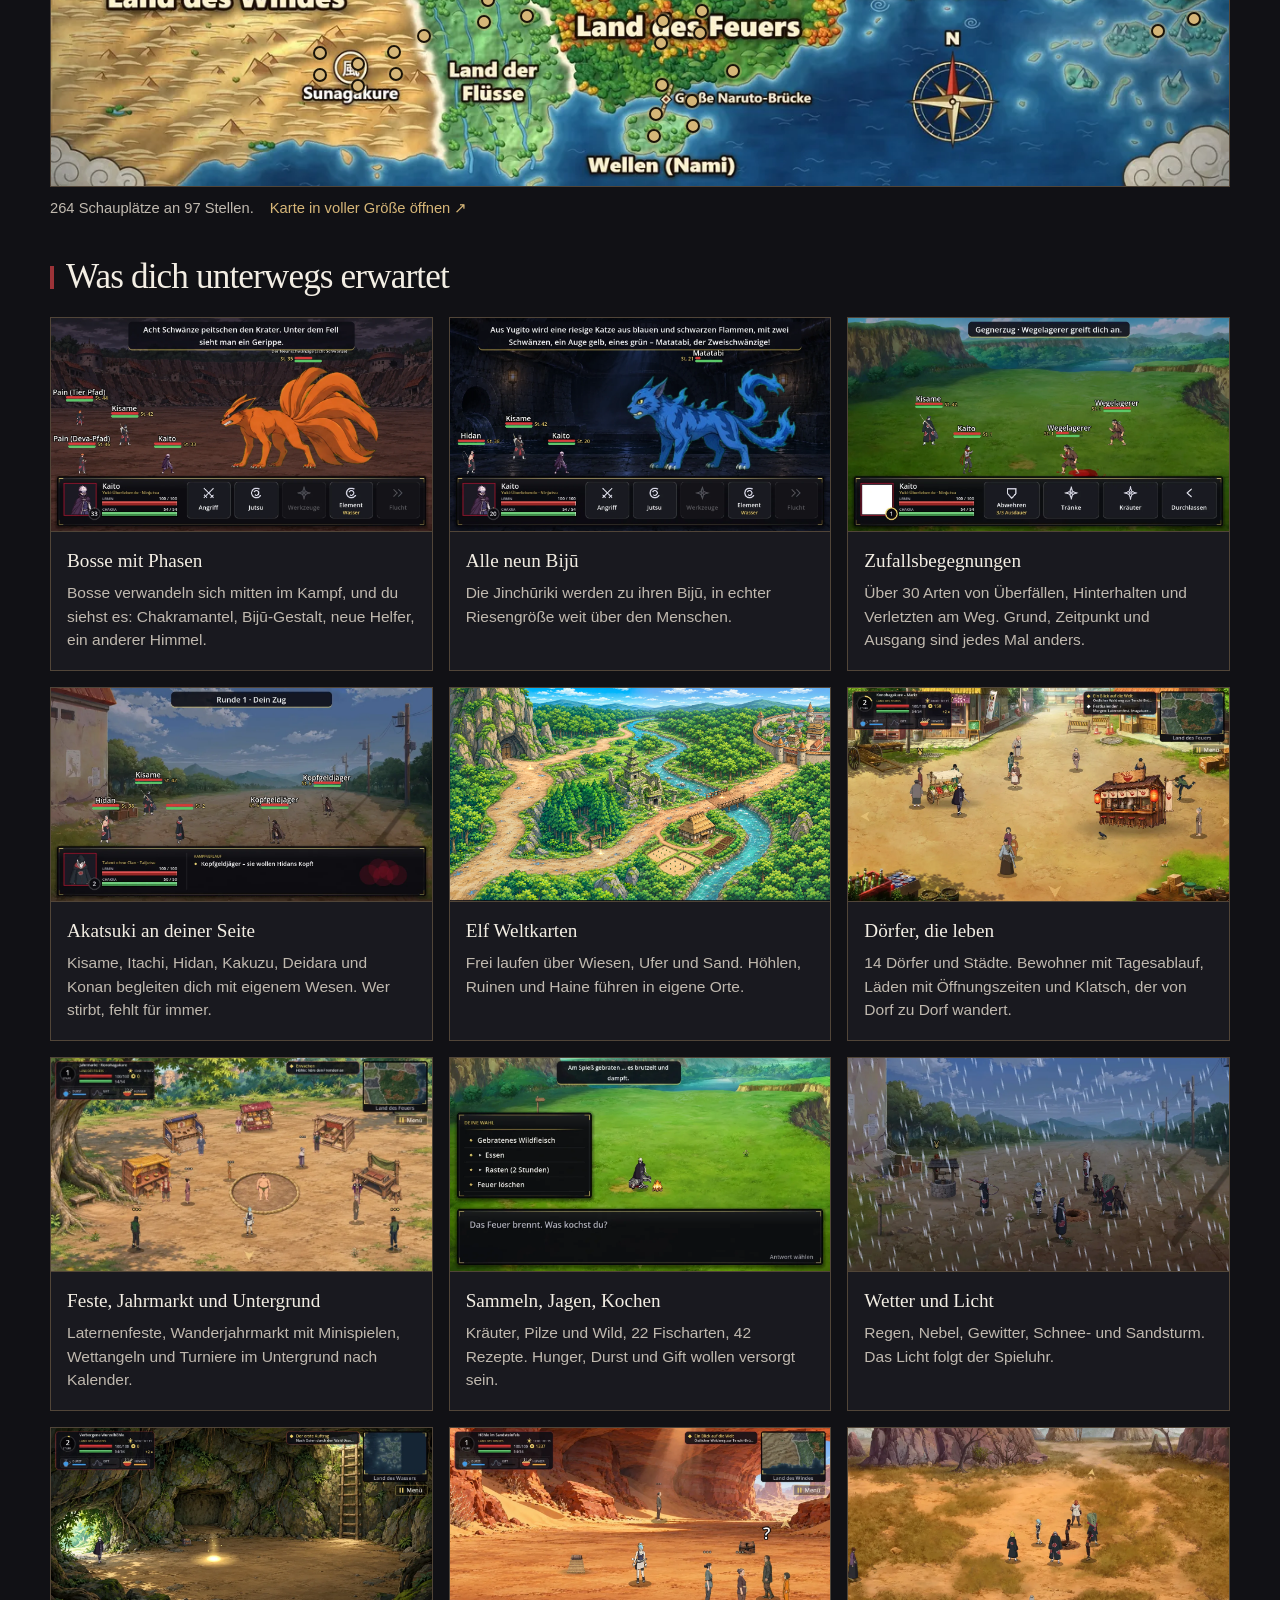
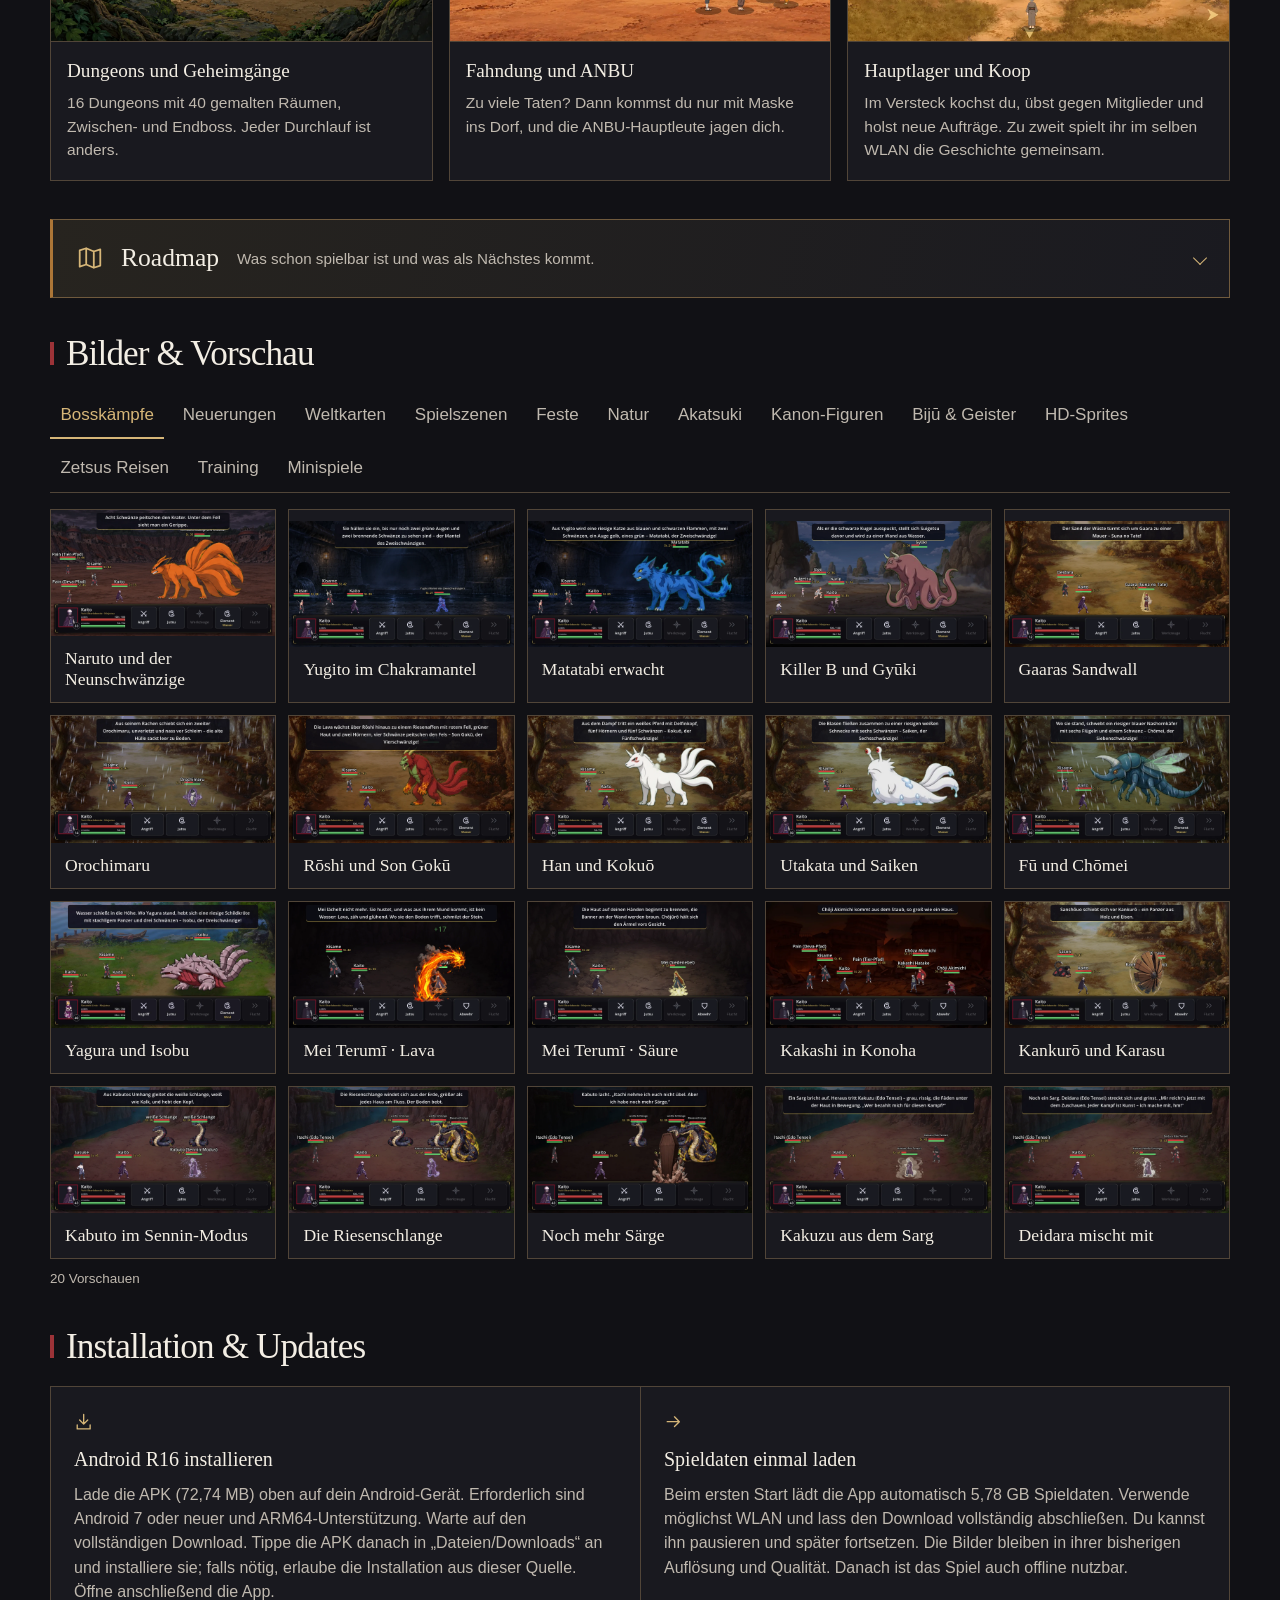
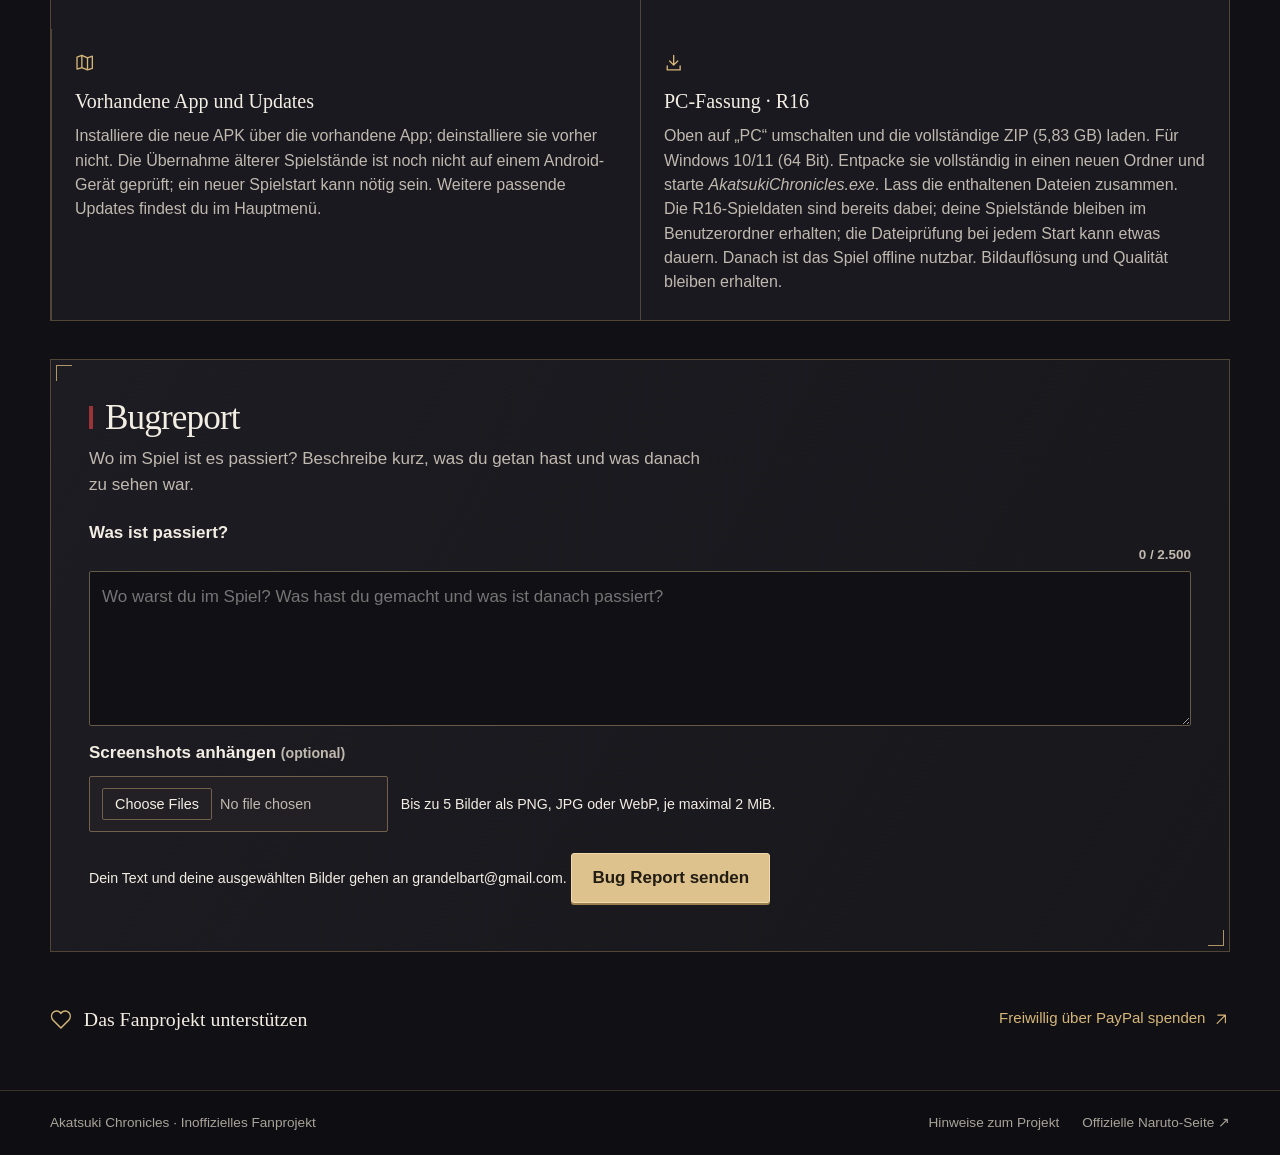
==== commit 88810632: "Eckdaten auf Stand R16/R17 (aus den Spieldaten gezählt) Co-Authored-By: Claude Opus 5.5 <noreply@ant" ====
--- a/docs/index.html
+++ b/docs/index.html
@@ -81,22 +81,22 @@
    <div class="facts">
     <div><b>12</b><span>Kapitel und Prolog</span></div>
     <div><b>~50 h</b><span>Spielzeit</span></div>
-    <div><b>450+</b><span>gemalte Schauplätze</span></div>
-    <div><b>220+</b><span>Techniken zum Lernen</span></div>
-    <div><b>230+</b><span>Gegnerarten</span></div>
-    <div><b>300+</b><span>Gegenstände</span></div>
-    <div><b>9</b><span>Bijū als Bosse</span></div>
+    <div><b>480+</b><span>gemalte Schauplätze</span></div>
+    <div><b>270+</b><span>Techniken zum Lernen</span></div>
+    <div><b>260+</b><span>Gegnerarten</span></div>
+    <div><b>320+</b><span>Gegenstände</span></div>
+    <div><b>8</b><span>Bijū als Bosse</span></div>
     <div><b>3</b><span>Enden</span></div>
    </div>
   </section>
   <section class="panel creator" id="charakter" aria-labelledby="creator-title">
    <div class="section-head"><span class="rule"></span><h2 id="creator-title">Erschaffe deinen Ninja</h2></div>
    <div class="creator-grid">
-    <figure><img src="./media/figuren/spieler-1.webp" alt="Fünf spielbare Aussehen in HD, oben in der Welt, unten im Angriff" loading="lazy"><figcaption>Fünf der 15 Aussehen: oben in der Welt, unten im Angriff.</figcaption></figure>
+    <figure><img src="./media/figuren/spieler-1.webp" alt="Fünf spielbare Aussehen in HD, oben in der Welt, unten im Angriff" loading="lazy"><figcaption>Fünf der 16 Aussehen: oben in der Welt, unten im Angriff.</figcaption></figure>
     <div>
      <p class="lead">Wähle Aussehen, Heimatdorf, Clan, Chakra-Natur und Kampfstil. Dein Dorf entscheidet, wie dich die Leute unterwegs ansprechen, dein Clan, welche Techniken du lernst.</p>
      <ul class="choice-row">
-      <li><b>15</b> Aussehen, 6 davon weiblich, mit eigener Kleidungsfarbe</li>
+      <li><b>16</b> Aussehen, 6 davon weiblich, mit eigener Kleidungsfarbe</li>
       <li><b>5</b> Chakra-Naturen: Feuer, Wind, Blitz, Erde, Wasser</li>
       <li><b>7</b> Kampfstile: Taijutsu, Ninjutsu, Genjutsu, Kenjutsu, Wurfwaffen, Marionetten, Medizin-Ninjutsu</li>
       <li><b>5</b> vertraute Geister zur Wahl, die mit dir wachsen</li>
@@ -129,9 +129,9 @@
     <article class="feature"><img src="./media/figuren/welt-feuer-1.webp" alt="" loading="lazy" width="640" height="360"><div><h3>Elf Weltkarten</h3><p>Frei laufen über Wiesen, Ufer und Sand. Höhlen, Ruinen und Haine führen in eigene Orte.</p></div></article>
     <article class="feature"><img src="./media/figuren/szene-dorf-markt.webp" alt="" loading="lazy" width="640" height="360"><div><h3>Dörfer, die leben</h3><p>14 Dörfer und Städte. Bewohner mit Tagesablauf, Läden mit Öffnungszeiten und Klatsch, der von Dorf zu Dorf wandert.</p></div></article>
     <article class="feature"><img src="./media/figuren/szene-jahrmarkt-platz.webp" alt="" loading="lazy" width="640" height="360"><div><h3>Feste, Jahrmarkt und Untergrund</h3><p>Laternenfeste, Wanderjahrmarkt mit Minispielen, Wettangeln und Turniere im Untergrund nach Kalender.</p></div></article>
-    <article class="feature"><img src="./media/figuren/szene-versorgung-feuer.webp" alt="" loading="lazy" width="640" height="360"><div><h3>Sammeln, Jagen, Kochen</h3><p>Kräuter, Pilze und Wild, 21 Fischarten, 42 Rezepte. Hunger, Durst und Gift wollen versorgt sein.</p></div></article>
+    <article class="feature"><img src="./media/figuren/szene-versorgung-feuer.webp" alt="" loading="lazy" width="640" height="360"><div><h3>Sammeln, Jagen, Kochen</h3><p>Kräuter, Pilze und Wild, 22 Fischarten, 42 Rezepte. Hunger, Durst und Gift wollen versorgt sein.</p></div></article>
     <article class="feature"><img src="./media/figuren/szene-wetter-regen.webp" alt="" loading="lazy" width="640" height="360"><div><h3>Wetter und Licht</h3><p>Regen, Nebel, Gewitter, Schnee- und Sandsturm. Das Licht folgt der Spieluhr.</p></div></article>
-    <article class="feature"><img src="./media/figuren/szene-geheimgang.webp" alt="" loading="lazy" width="640" height="360"><div><h3>Dungeons und Geheimgänge</h3><p>15 Dungeons mit 40 gemalten Räumen, Zwischen- und Endboss. Jeder Durchlauf ist anders.</p></div></article>
+    <article class="feature"><img src="./media/figuren/szene-geheimgang.webp" alt="" loading="lazy" width="640" height="360"><div><h3>Dungeons und Geheimgänge</h3><p>16 Dungeons mit 40 gemalten Räumen, Zwischen- und Endboss. Jeder Durchlauf ist anders.</p></div></article>
     <article class="feature"><img src="./media/figuren/szene-untergrund-informanten.webp" alt="" loading="lazy" width="640" height="360"><div><h3>Fahndung und ANBU</h3><p>Zu viele Taten? Dann kommst du nur mit Maske ins Dorf, und die ANBU-Hauptleute jagen dich.</p></div></article>
     <article class="feature"><img src="./media/figuren/szene-zetsu-wueste.webp" alt="" loading="lazy" width="640" height="360"><div><h3>Hauptlager und Koop</h3><p>Im Versteck kochst du, übst gegen Mitglieder und holst neue Aufträge. Zu zweit spielt ihr im selben WLAN die Geschichte gemeinsam.</p></div></article>
    </div>
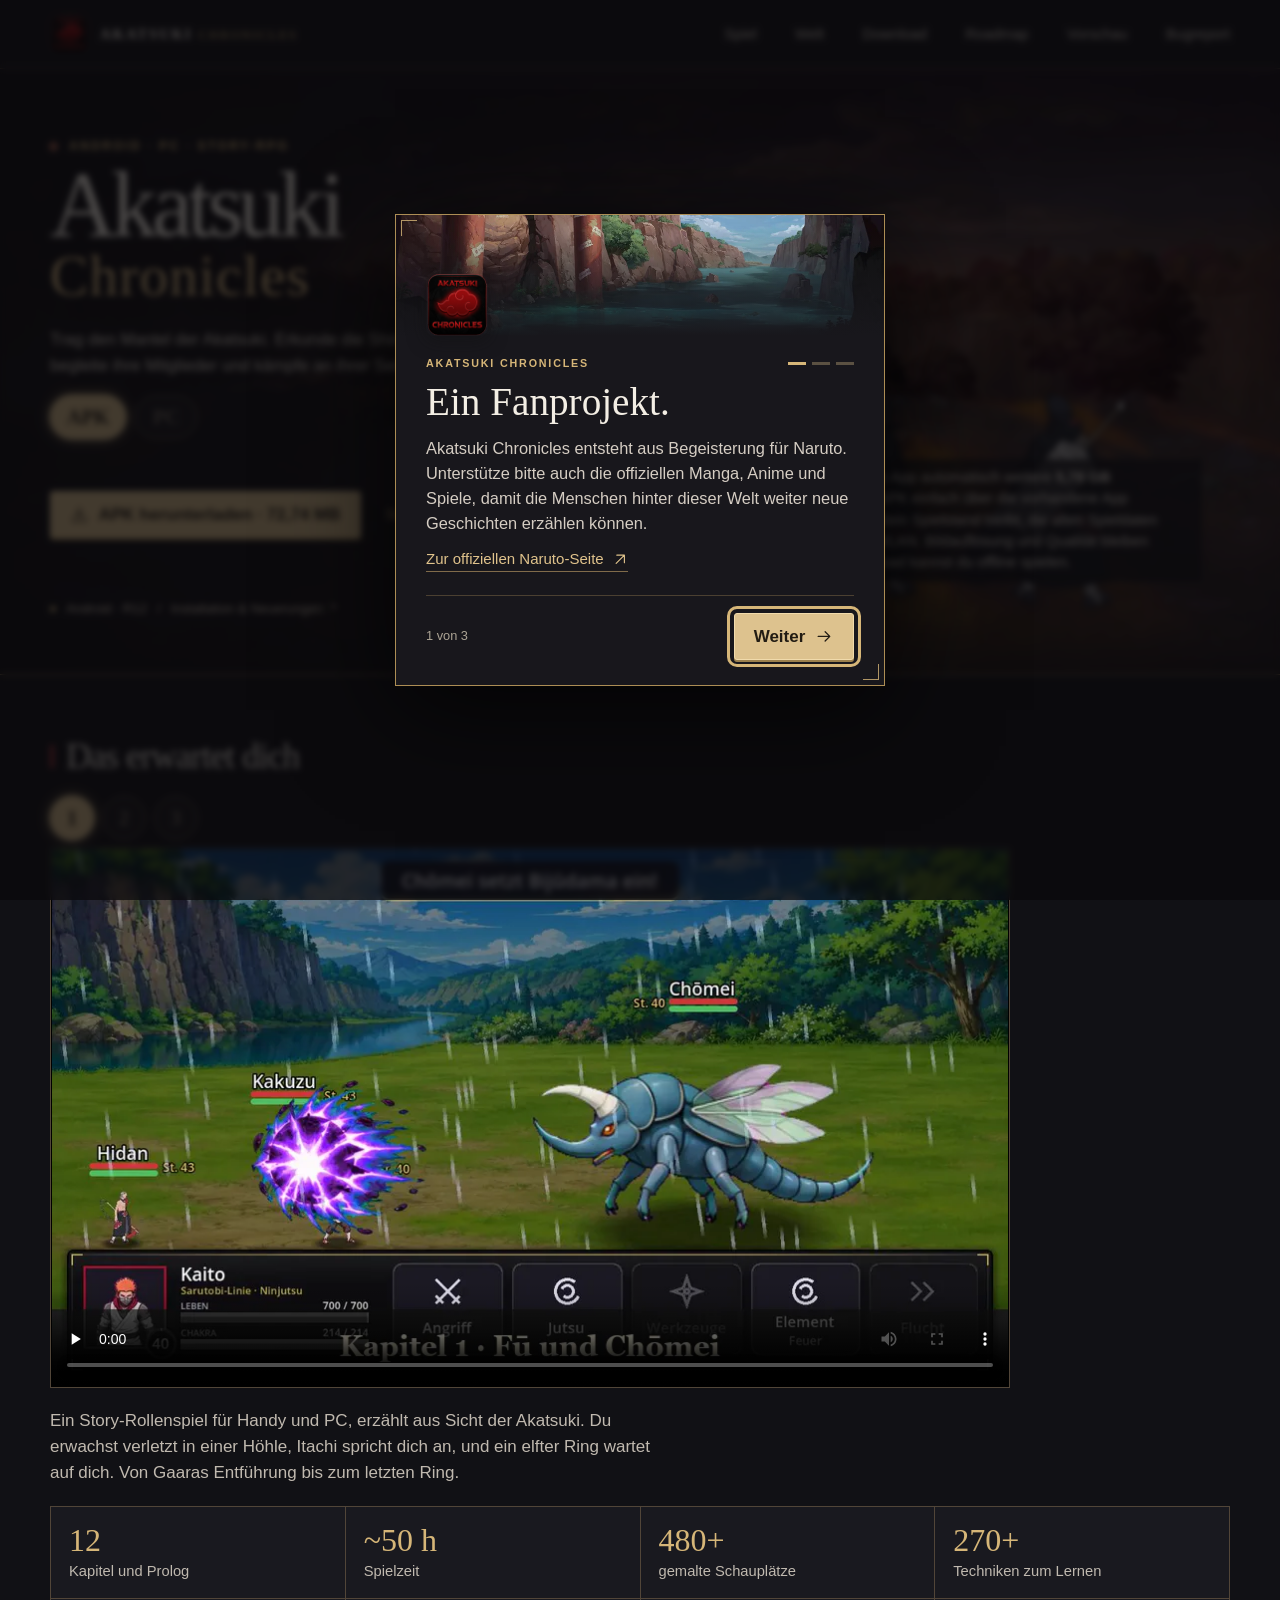
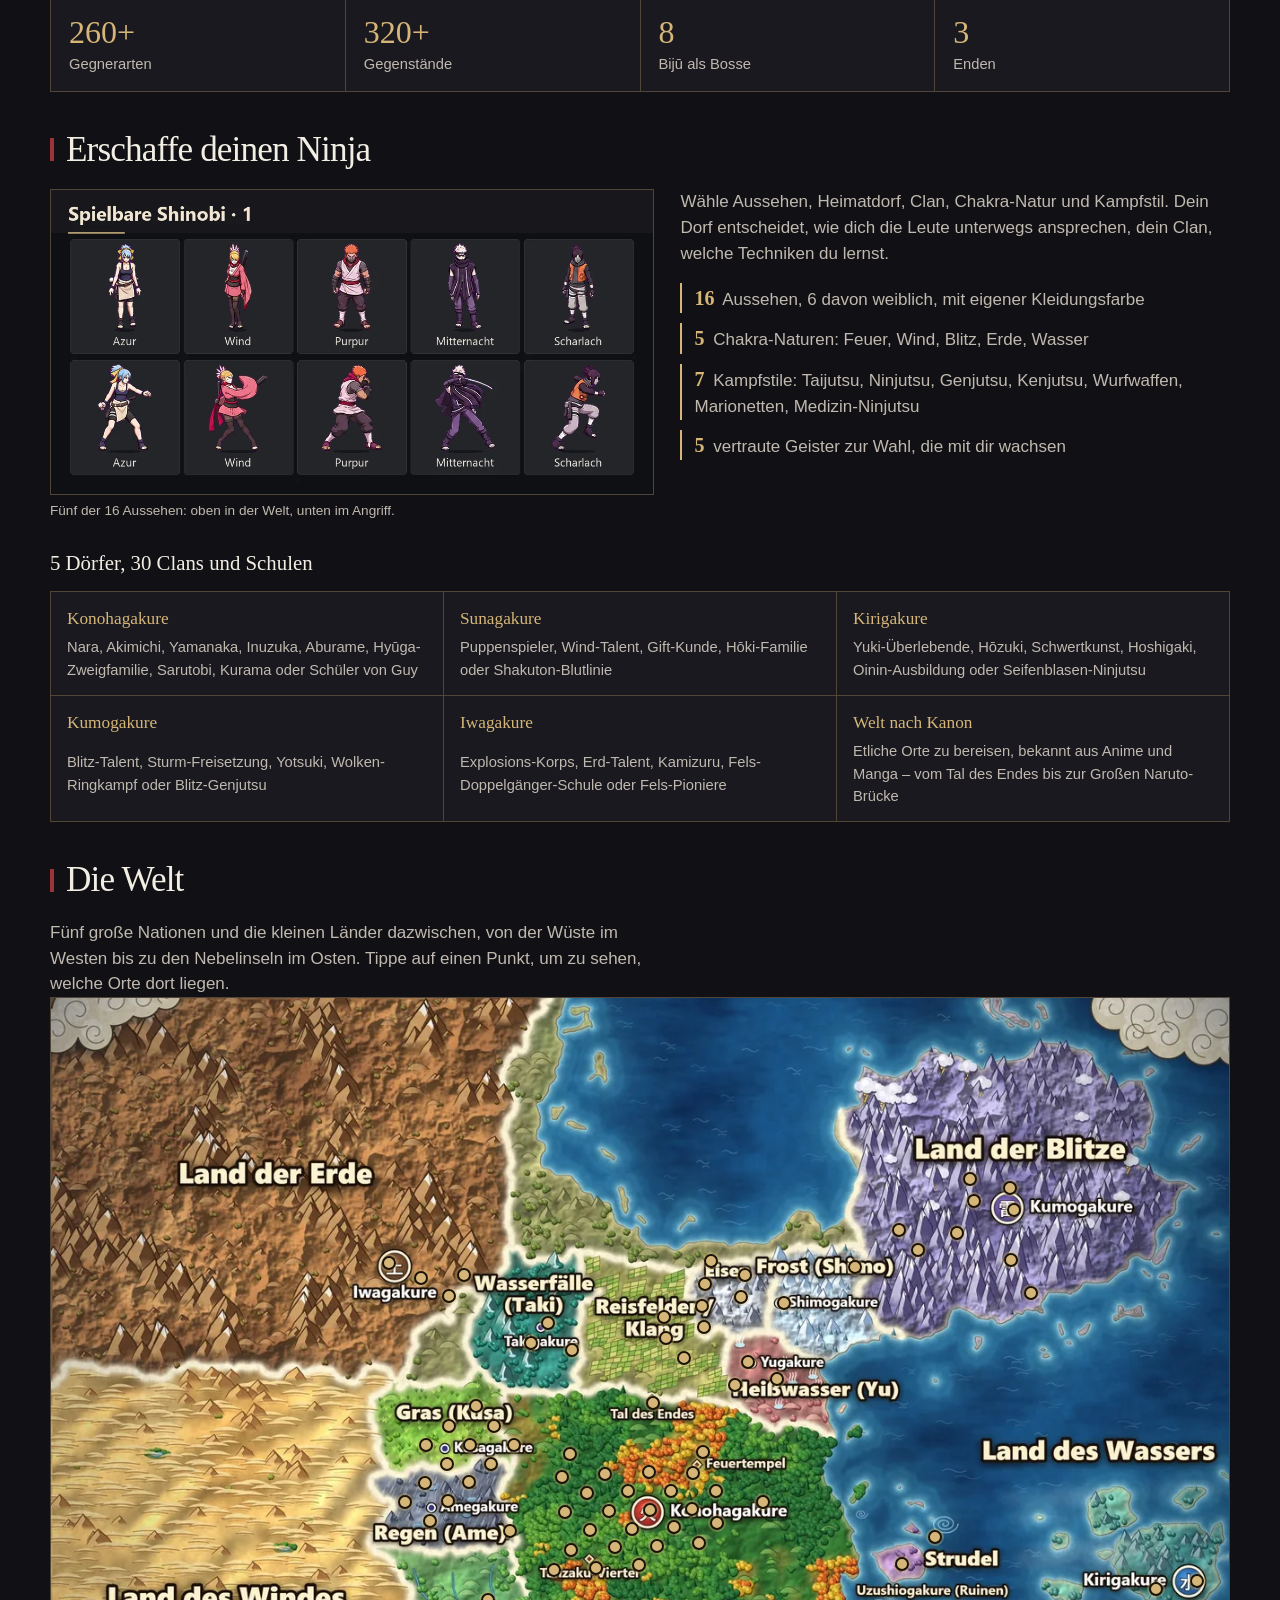
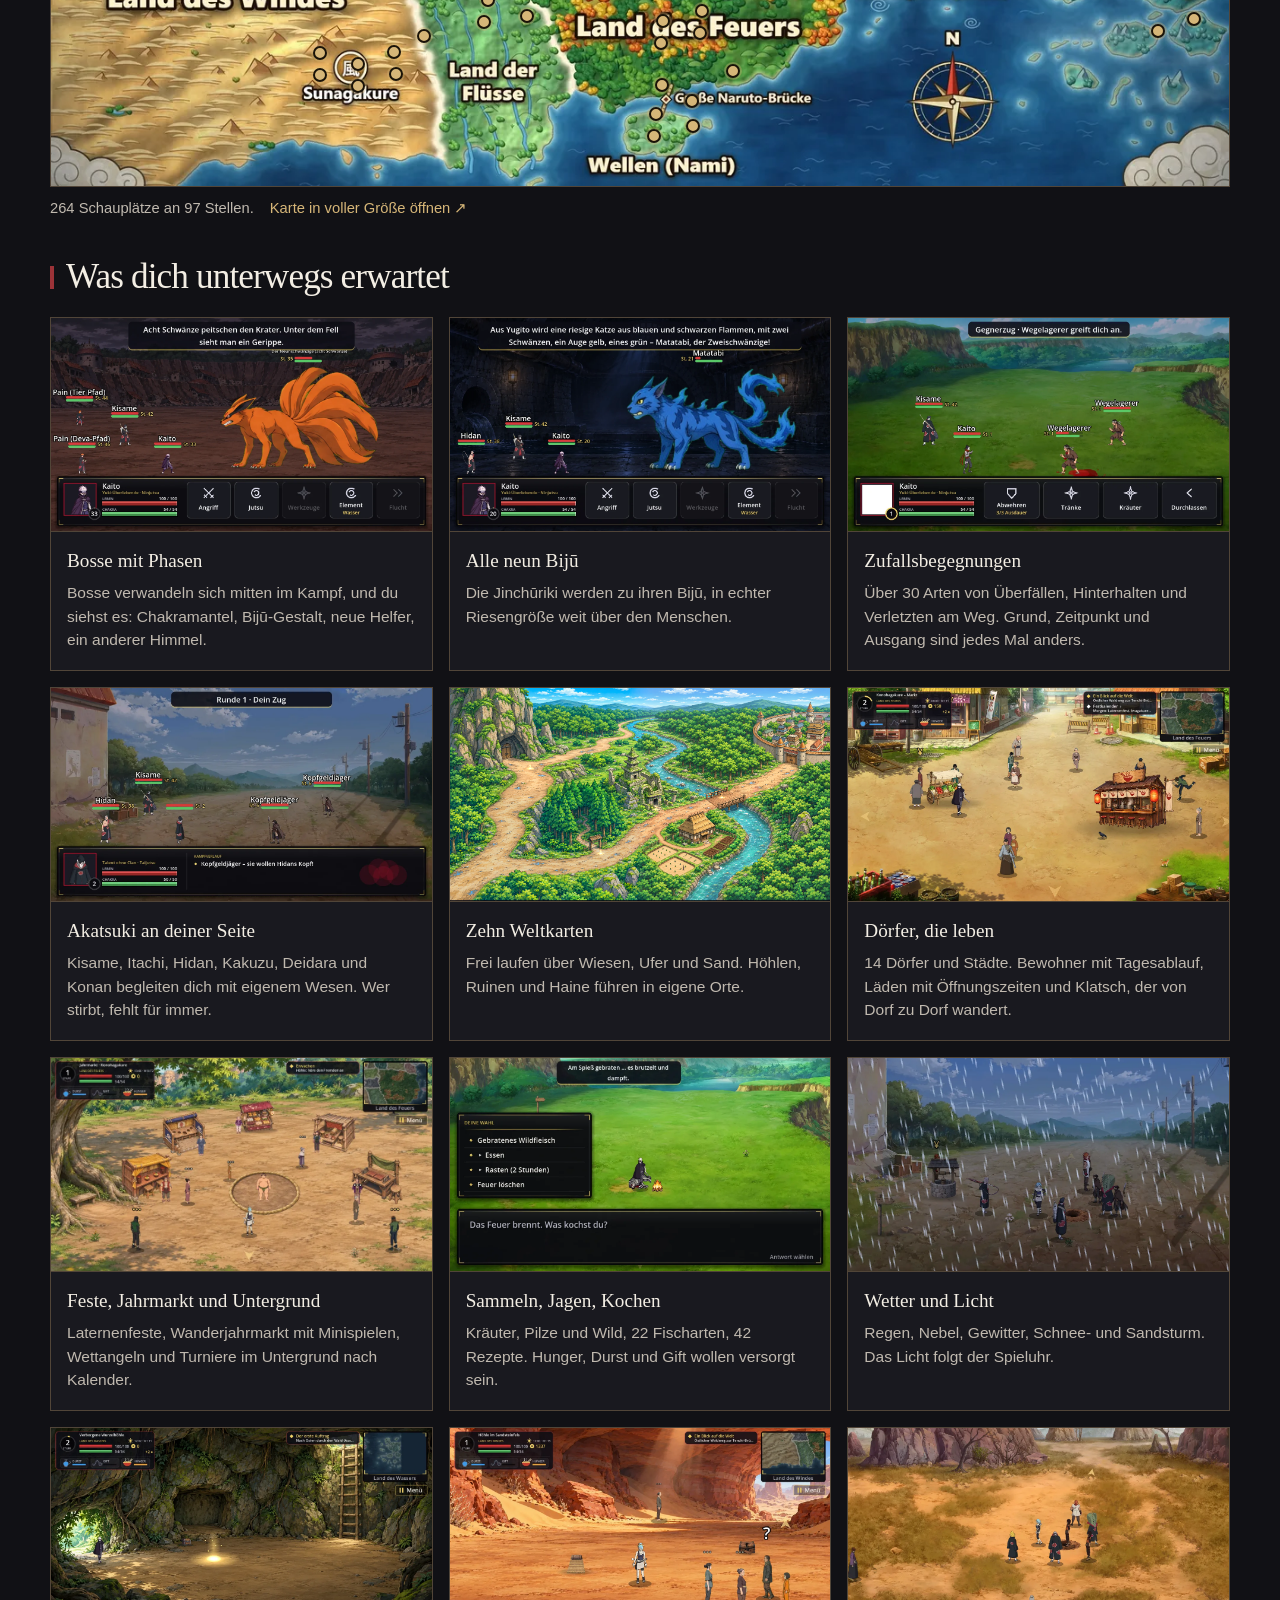
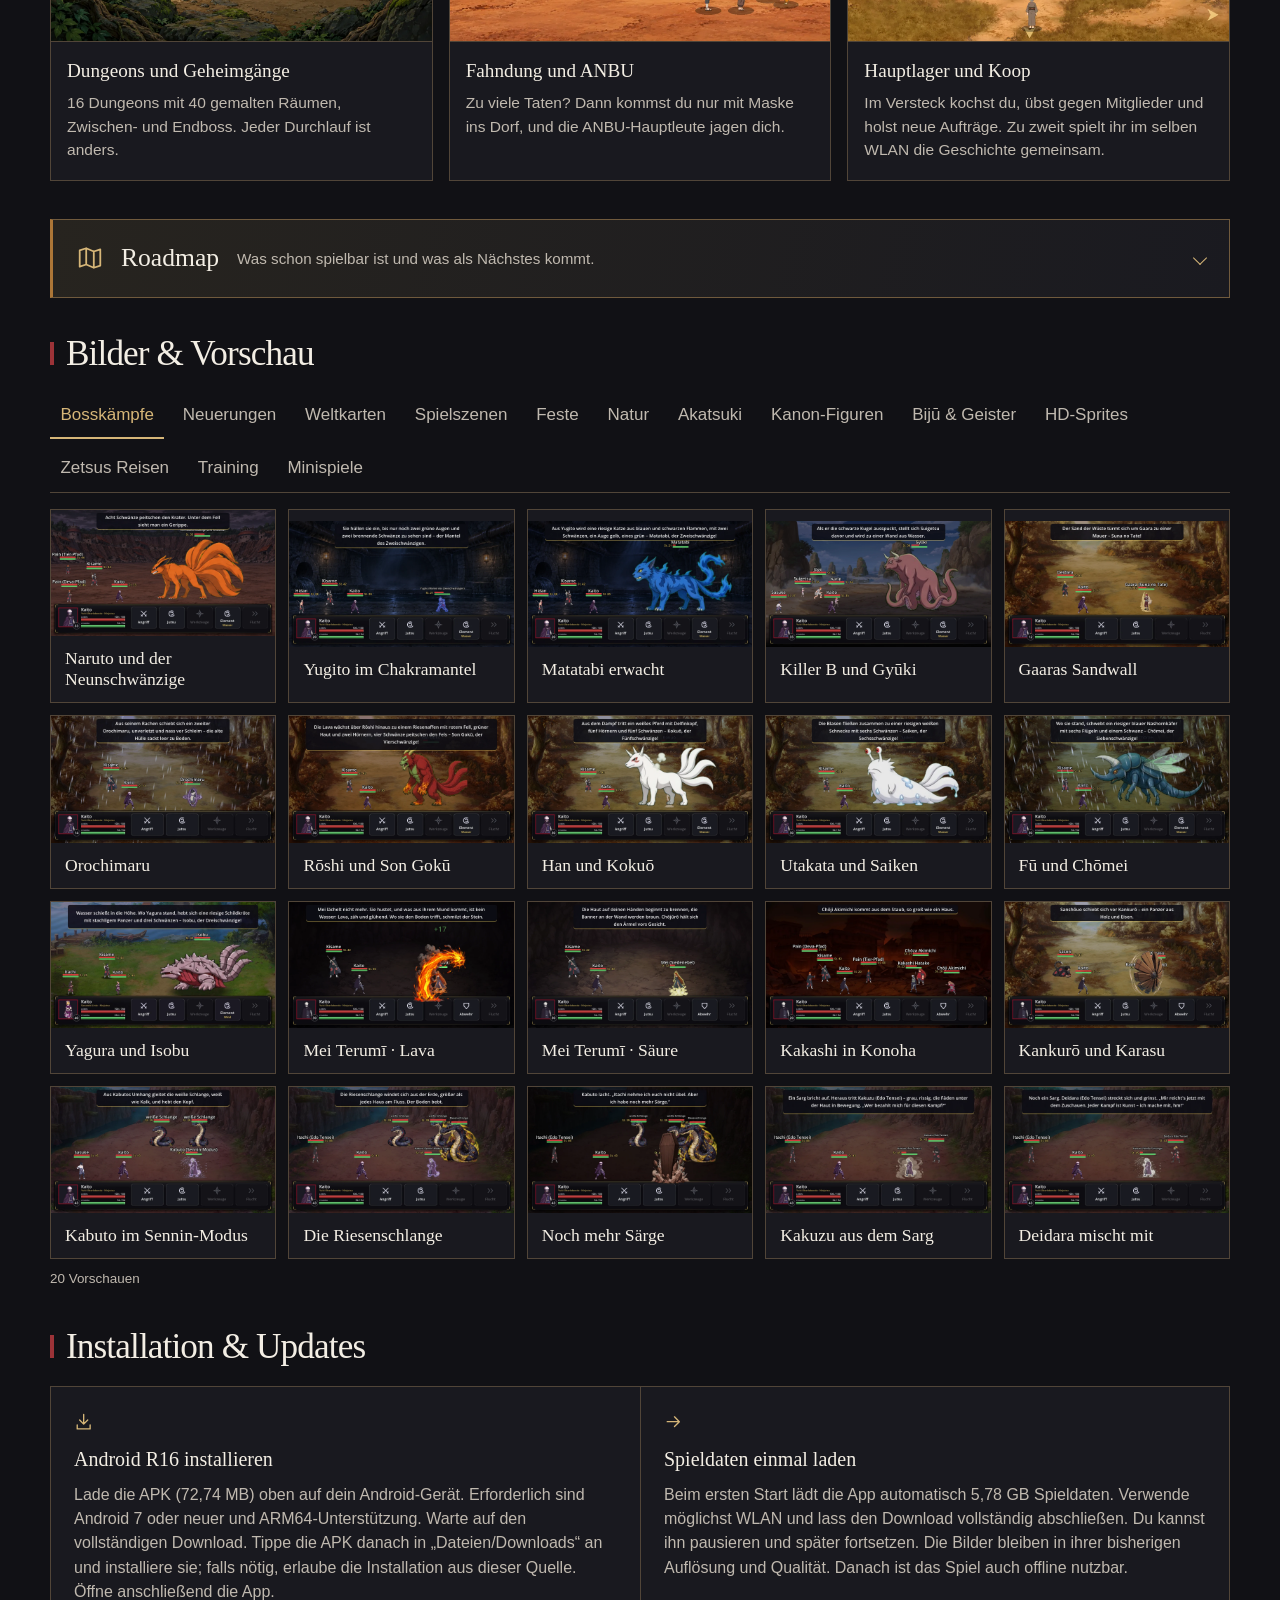
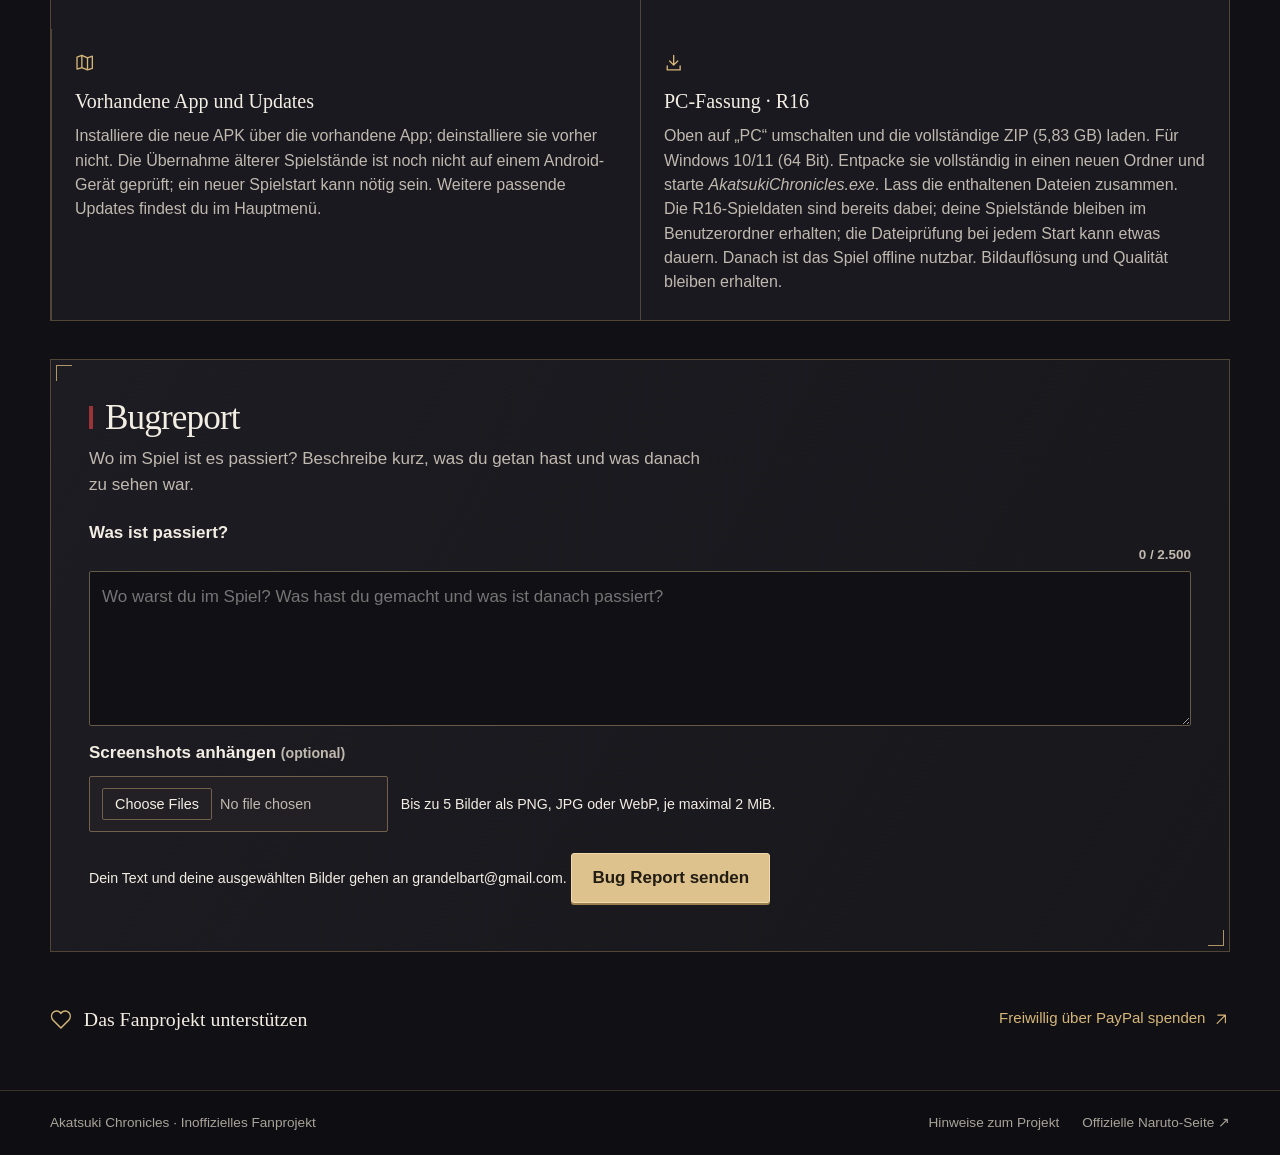
==== commit d9598bcd: "Zehn Weltkarten auch in der Übersicht Co-Authored-By: Claude Opus 5.5 <noreply@anthropic.com>" ====
--- a/docs/index.html
+++ b/docs/index.html
@@ -126,7 +126,7 @@
     <article class="feature"><img src="./media/figuren/boss-yugito-2.webp" alt="" loading="lazy" width="640" height="360"><div><h3>Alle neun Bijū</h3><p>Die Jinchūriki werden zu ihren Bijū, in echter Riesengröße weit über den Menschen.</p></div></article>
     <article class="feature"><img src="./media/figuren/szene-kampf-reaktion.webp" alt="" loading="lazy" width="640" height="360"><div><h3>Zufallsbegegnungen</h3><p>Über 30 Arten von Überfällen, Hinterhalten und Verletzten am Weg. Grund, Zeitpunkt und Ausgang sind jedes Mal anders.</p></div></article>
     <article class="feature"><img src="./media/figuren/szene-kampf-kopfgeld.webp" alt="" loading="lazy" width="640" height="360"><div><h3>Akatsuki an deiner Seite</h3><p>Kisame, Itachi, Hidan, Kakuzu, Deidara und Konan begleiten dich mit eigenem Wesen. Wer stirbt, fehlt für immer.</p></div></article>
-    <article class="feature"><img src="./media/figuren/welt-feuer-1.webp" alt="" loading="lazy" width="640" height="360"><div><h3>Elf Weltkarten</h3><p>Frei laufen über Wiesen, Ufer und Sand. Höhlen, Ruinen und Haine führen in eigene Orte.</p></div></article>
+    <article class="feature"><img src="./media/figuren/welt-feuer-1.webp" alt="" loading="lazy" width="640" height="360"><div><h3>Zehn Weltkarten</h3><p>Frei laufen über Wiesen, Ufer und Sand. Höhlen, Ruinen und Haine führen in eigene Orte.</p></div></article>
     <article class="feature"><img src="./media/figuren/szene-dorf-markt.webp" alt="" loading="lazy" width="640" height="360"><div><h3>Dörfer, die leben</h3><p>14 Dörfer und Städte. Bewohner mit Tagesablauf, Läden mit Öffnungszeiten und Klatsch, der von Dorf zu Dorf wandert.</p></div></article>
     <article class="feature"><img src="./media/figuren/szene-jahrmarkt-platz.webp" alt="" loading="lazy" width="640" height="360"><div><h3>Feste, Jahrmarkt und Untergrund</h3><p>Laternenfeste, Wanderjahrmarkt mit Minispielen, Wettangeln und Turniere im Untergrund nach Kalender.</p></div></article>
     <article class="feature"><img src="./media/figuren/szene-versorgung-feuer.webp" alt="" loading="lazy" width="640" height="360"><div><h3>Sammeln, Jagen, Kochen</h3><p>Kräuter, Pilze und Wild, 22 Fischarten, 42 Rezepte. Hunger, Durst und Gift wollen versorgt sein.</p></div></article>
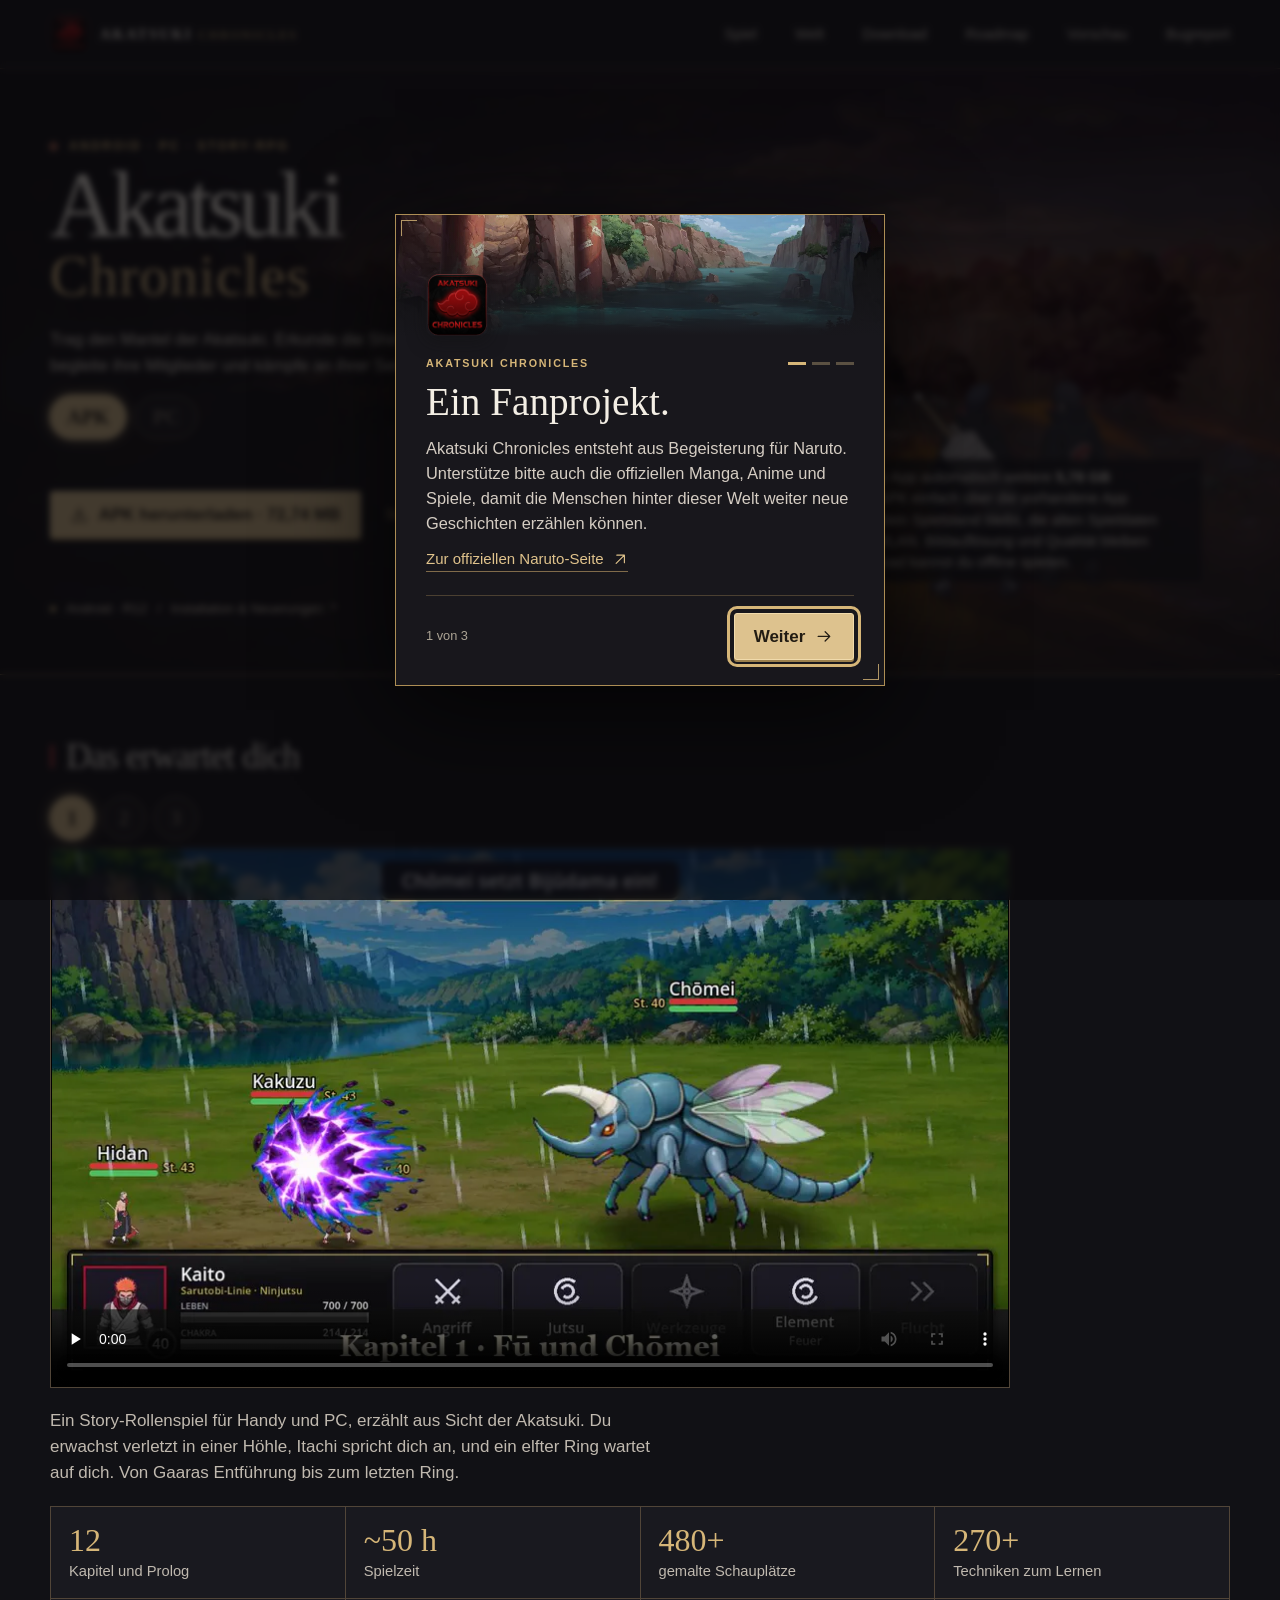
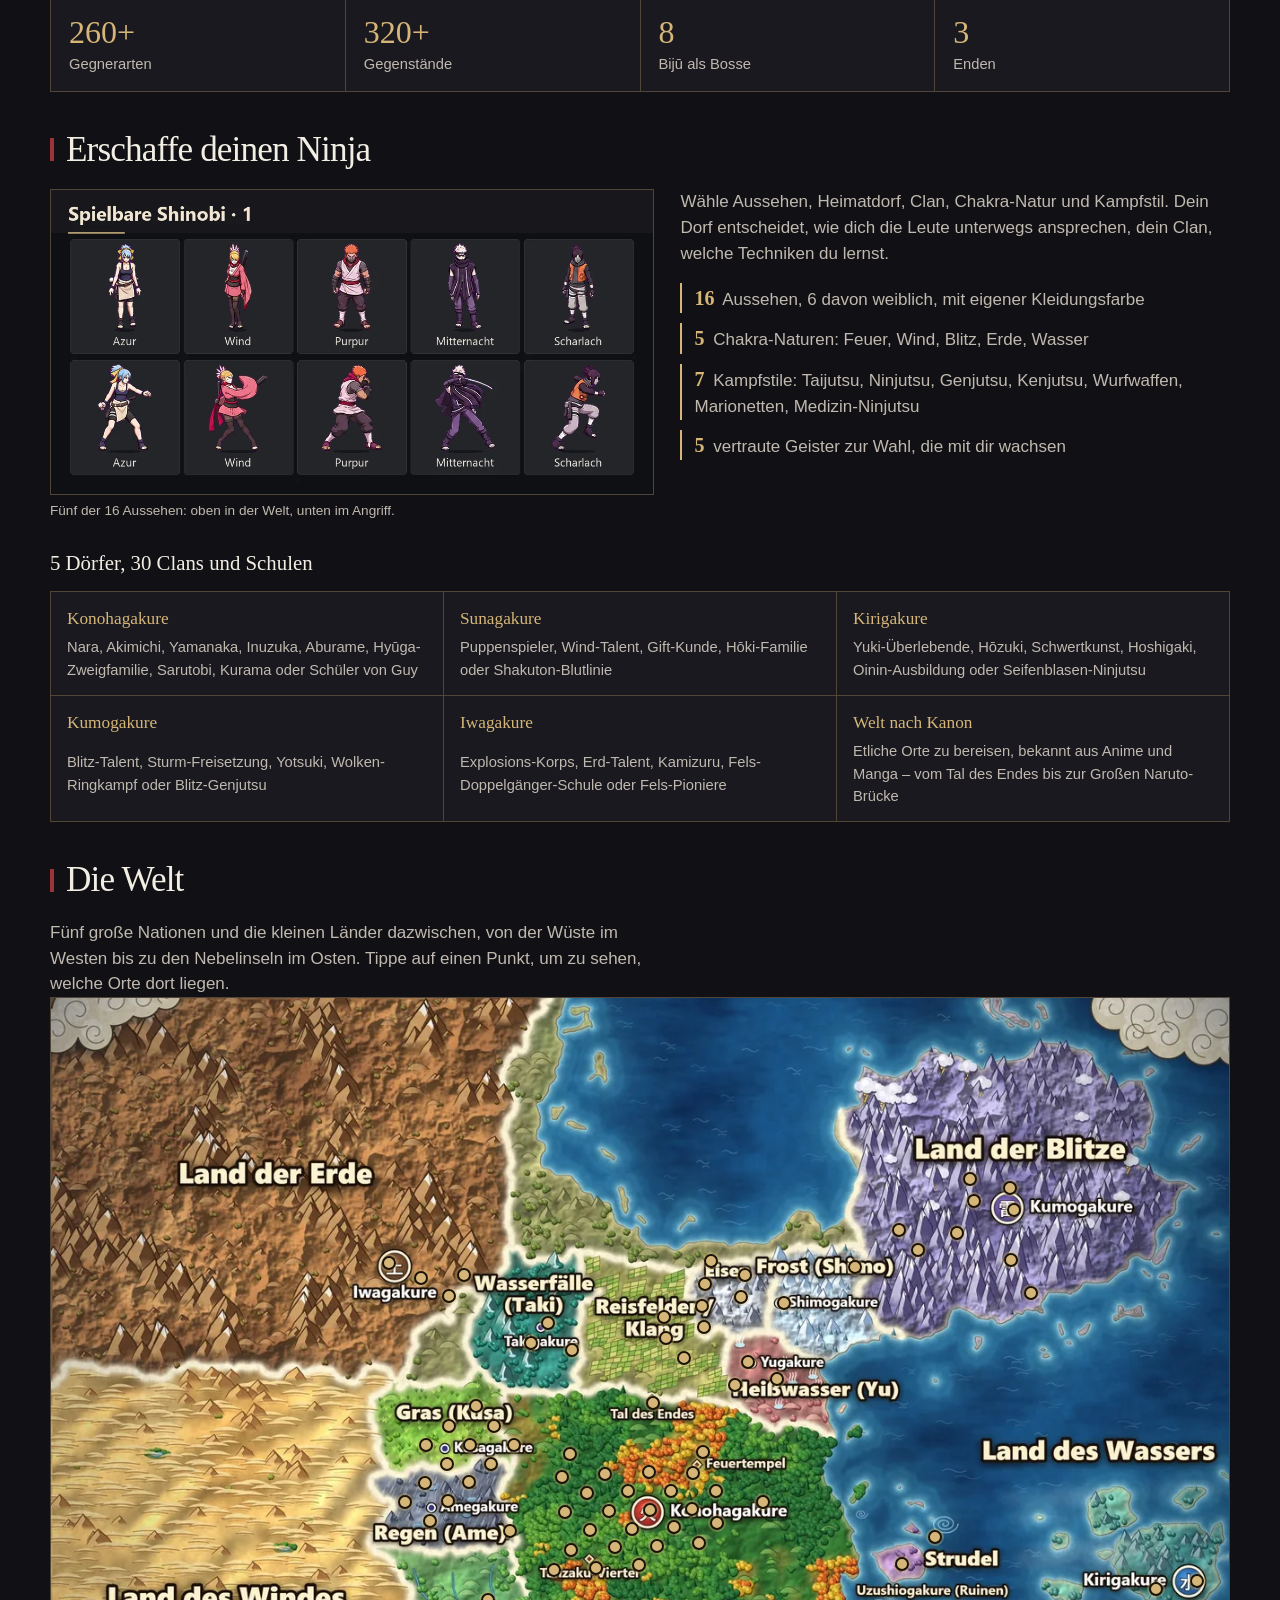
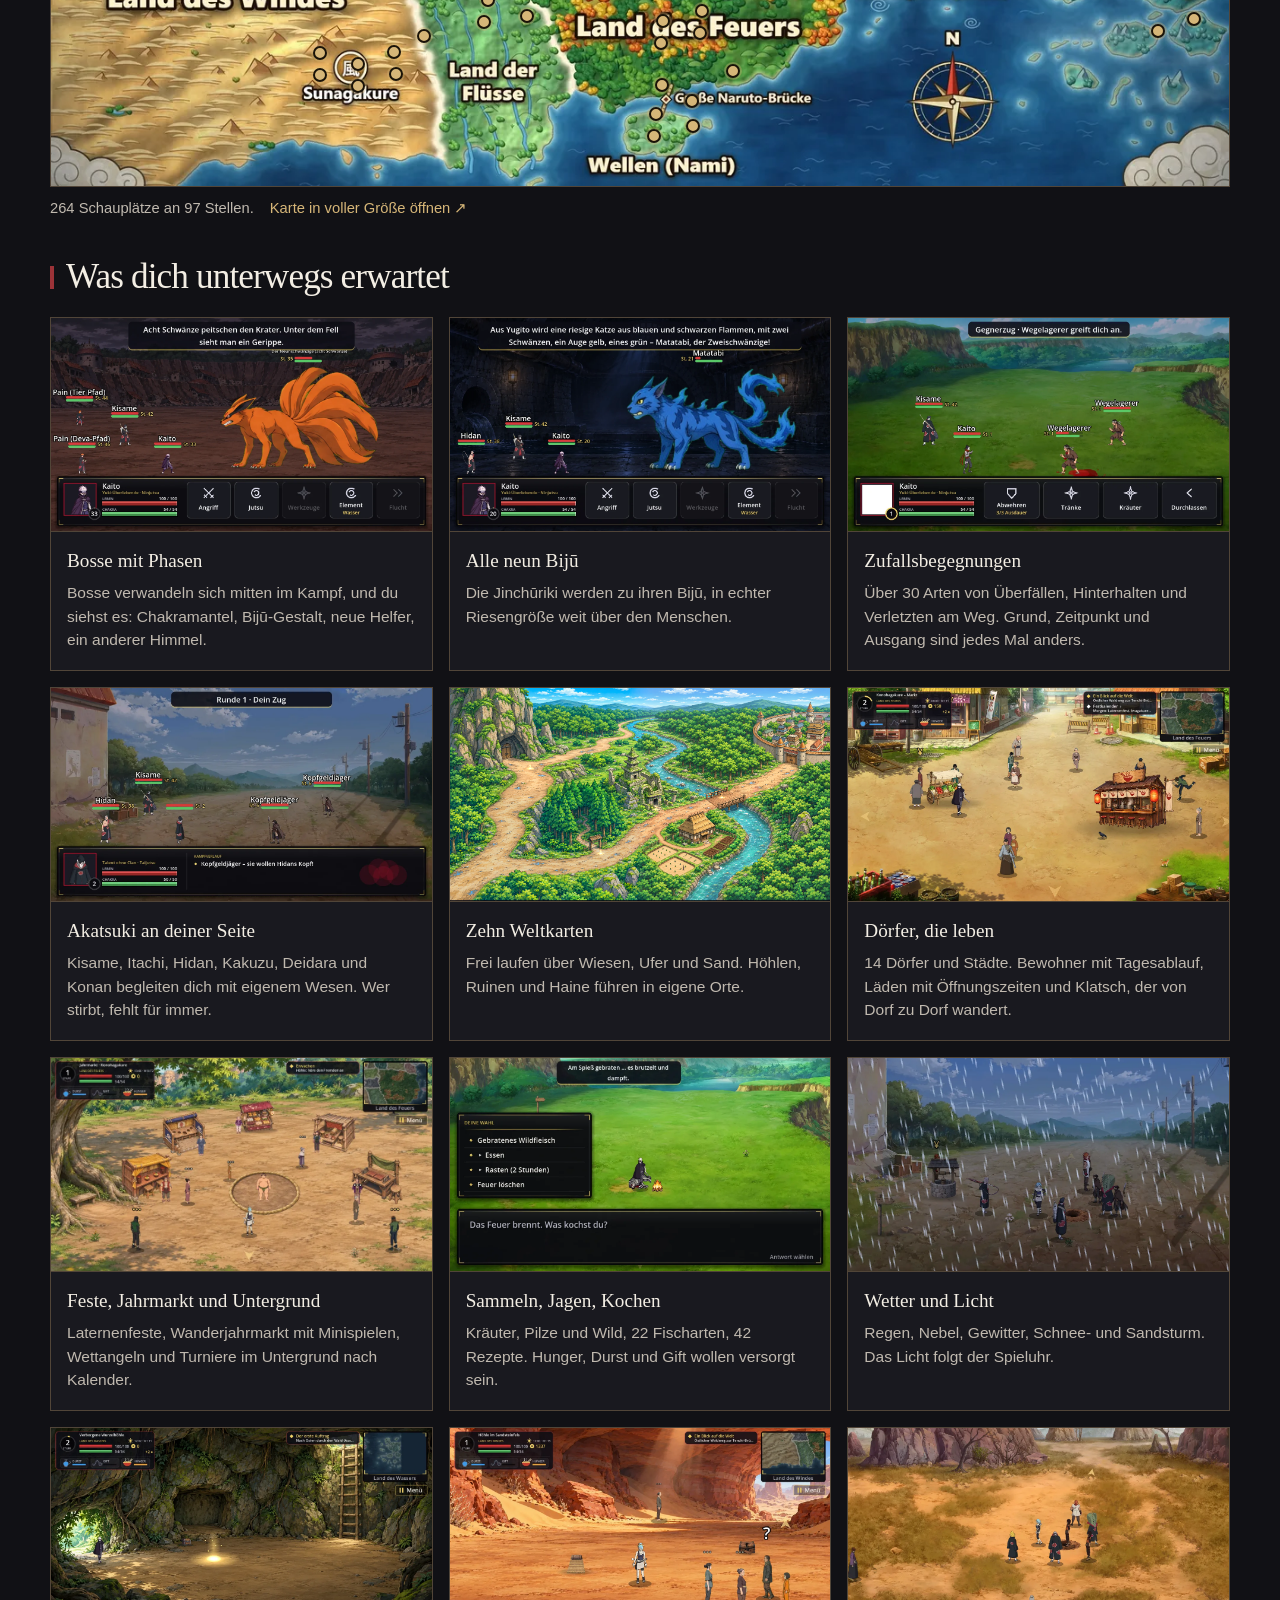
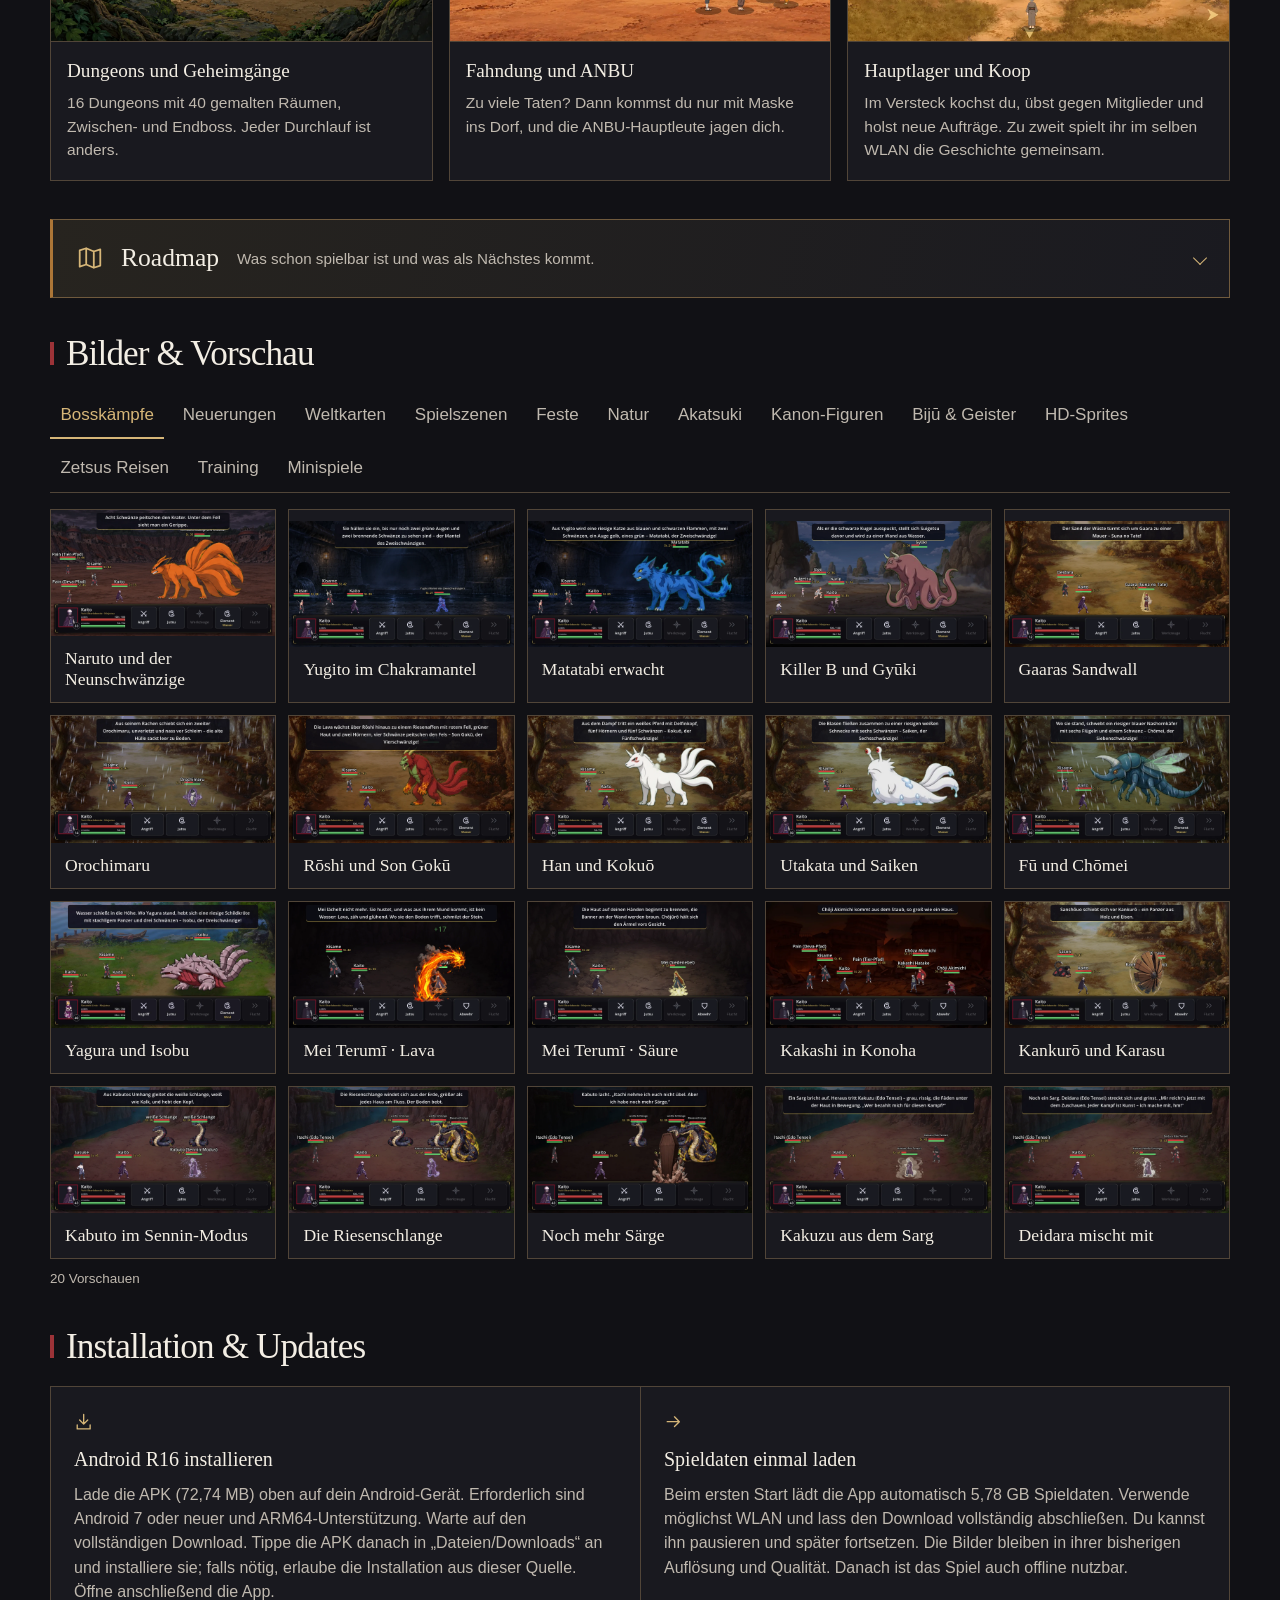
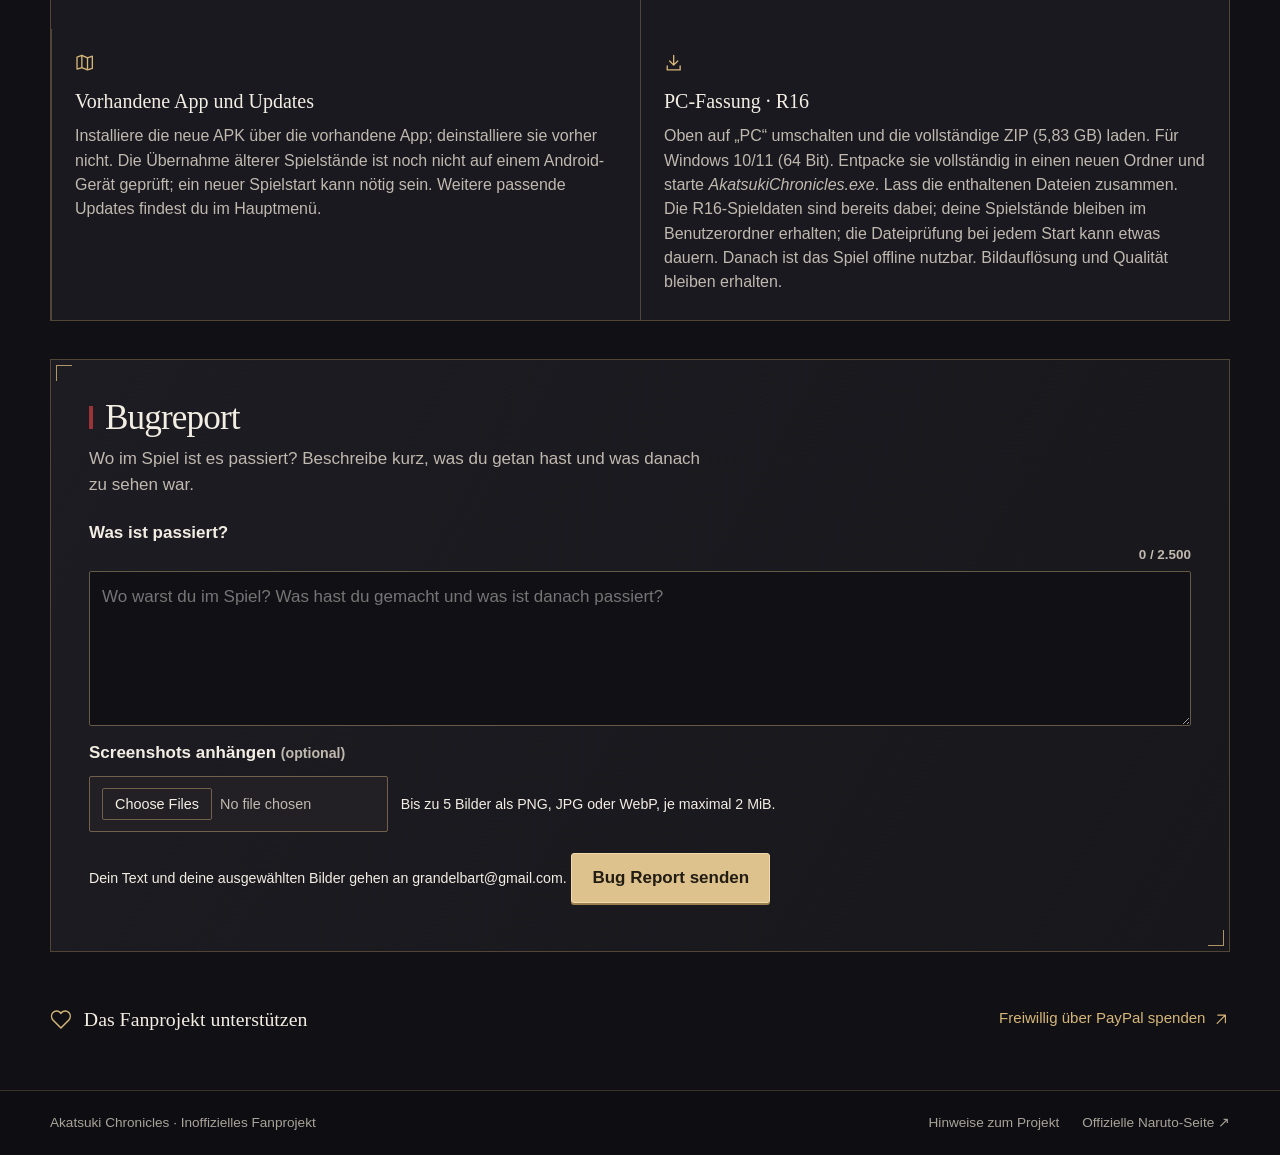
==== commit fdc6633e: "Banner: Itachi und Kisame in HD aus dem Spielmenü, zur Sonne gedreht, mit Schatten Co-Authored-By: C" ====
--- a/docs/index.html
+++ b/docs/index.html
@@ -36,7 +36,7 @@
 <main id="inhalt">
  <section class="hero" id="download" aria-labelledby="game-title">
   <div class="hero-art" aria-hidden="true"></div>
-  <div class="party" aria-hidden="true"><img src="./assets/itachi.webp" alt=""><img src="./assets/kisame.webp" alt=""></div>
+  <div class="party" aria-hidden="true"><img class="duo" src="./assets/itachi_kisame.webp" alt=""></div>
   <div class="hero-inner wrap">
    <p class="eyebrow"><span class="diamond"></span> Android · PC · Story-RPG</p>
    <h1 id="game-title"><span>Akatsuki</span><em>Chronicles</em></h1>
--- a/docs/style.css
+++ b/docs/style.css
@@ -1,53 +1,58 @@
-:root{color-scheme:dark;--night:#111115;--panel:#19191f;--gold:#d6b678;--line:#514538;--cream:#f3eee4;--muted:#c0b9af;--red:#9c3338;--display:Georgia,"Times New Roman",serif;--body:Calibri,Candara,"Segoe UI",sans-serif;--inner:min(1180px,calc(100% - 64px))}*{box-sizing:border-box}html{scroll-behavior:smooth;scroll-padding-top:20px}body{margin:0;background:var(--night);color:var(--cream);font:17px/1.52 var(--body)}a{color:inherit;text-decoration:none}a:hover,button:hover{color:#fff}button,input,textarea{font:inherit}button{cursor:pointer}a:focus-visible,button:focus-visible,summary:focus-visible,input:focus-visible,textarea:focus-visible{outline:3px solid var(--gold);outline-offset:4px}button{color:inherit}svg{width:1.1em;height:1.1em;fill:none;stroke:currentColor;stroke-width:1.65;stroke-linecap:round;stroke-linejoin:round;vertical-align:-.15em}.symbols{height:0;width:0;position:absolute;overflow:hidden}.wrap{width:var(--inner);margin-inline:auto}.jump{position:fixed;left:8px;top:-100px;background:var(--panel);padding:9px 16px;z-index:20}.jump:focus{top:5px}.top{background:#121216;border-bottom:1px solid #4c4134}.bar,.bar nav,.brand,.hero-actions,.text-action,.release-info,.support,.support>div,.footer-inner,.section-head,.btn,.dialog-meta,.dialog-controls,.quiet-link{display:flex;align-items:center}.bar{justify-content:space-between;min-height:68px;gap:24px}.bar nav{gap:clamp(18px,3vw,39px);font-size:.91rem}.bar nav a{padding:14px 0;color:#d2cbc0}.bar nav a:hover{color:var(--gold)}.brand{gap:12px;font-family:var(--display);font-weight:bold;letter-spacing:.13em;font-size:.92rem}.brand b{font-weight:normal;color:var(--gold);font-size:.8rem}.brand img{border-radius:7px}.hero{display:grid;align-items:center;isolation:isolate;position:relative;overflow:hidden;min-height:550px;border-bottom:1px solid #8f764f;background:#282122}.hero-art,.hero:after,.party{position:absolute;inset:0;pointer-events:none}.hero-art{z-index:-3;background:url("./assets/abendland.webp") 61% 58%/cover no-repeat;filter:saturate(.93)}.hero:after{content:"";z-index:-1;background:linear-gradient(90deg,rgba(13,13,17,.97),rgba(14,14,18,.86) 24%,rgba(17,15,18,.34) 52%,transparent 72%),linear-gradient(0deg,rgba(15,14,17,.8),transparent 27%)}.hero-inner{padding-block:68px 55px}.party{z-index:-2;display:flex;align-items:flex-end;justify-content:flex-end;gap:clamp(8px,3vw,60px);padding:0 12% 6% 0}.party img{height:clamp(132px,16vw,238px);filter:brightness(.72) drop-shadow(3px 5px 4px #272020aa);width:auto}.party img+img{height:clamp(140px,17vw,250px);margin-bottom:-12px}.eyebrow{display:flex;align-items:center;gap:12px;margin:0 0 14px;color:var(--gold);font-weight:700;font-size:.76rem;text-transform:uppercase;letter-spacing:.19em}.diamond{width:7px;height:7px;transform:rotate(45deg);border:1px solid var(--gold);background:var(--red)}h1,h2,h3,p{margin:0}h1,h2,h3,.road-title,.support>div{font-family:var(--display)}h1{font-size:clamp(4.25rem,7.2vw,7.3rem);letter-spacing:-.058em;line-height:.8;text-shadow:0 4px 18px #1118;font-weight:500}h1 span,h1 em{display:block}h1 em{font-style:normal;color:#e2c288;font-size:.62em;letter-spacing:.022em;margin-top:.17em}.intro{max-width:430px;color:#e2dbcf;margin-top:28px;font-size:1.04rem;line-height:1.58}.hero-actions{gap:25px;flex-wrap:wrap;margin-top:25px}.btn{display:inline-flex;justify-content:center;gap:10px;font-weight:bold;border:1px solid var(--line);line-height:1.25;border-radius:3px;padding:12px 19px;min-height:44px}.primary,.report-submit{background:#ddc28e;border:1px solid #f1dbac;color:#221c13;box-shadow:0 2px 0 #9b804d}.primary:hover,.report-submit:hover{color:#211a10;background:#f2d9aa}.primary:active,.report-submit:active{transform:translateY(1px)}.text-action,.quiet-link{color:var(--gold);gap:8px;font-size:.94rem}.release-info{margin-top:17px;gap:10px;flex-wrap:wrap;font-size:.83rem;color:#d4c8b5}.release-info a:hover{text-decoration:underline}.release-info svg{width:.8em}.status-dot{width:6px;height:6px;background:#c1aa74;border-radius:100%}.content{padding-block:32px 42px}.roadmap{border:1px solid #705a3d;border-left:3px solid #ac7637;background:linear-gradient(105deg,#27241f,#1a1a20);margin-bottom:36px}.roadmap summary{display:flex;align-items:center;gap:18px;padding:19px 24px;cursor:pointer;list-style:none}.roadmap summary::-webkit-details-marker{display:none}.roadmap summary:hover{background:#ffffff05}.road-icon{display:grid;place-content:center;color:var(--gold)}.road-icon svg{width:26px;height:26px}.road-title{font-size:1.6rem}.road-desc{font-size:.95rem;color:var(--muted)}.road-toggle{margin-left:auto;width:10px;height:10px;border-right:1px solid var(--gold);border-bottom:1px solid var(--gold);transform:rotate(45deg);flex:none}.roadmap details[open] .road-toggle{transform:rotate(225deg)}.milestones{padding:4px 24px 19px}.mile{border-top:1px solid var(--line);padding:16px 0;display:grid;grid-template-columns:90px 1fr;gap:1px 14px}.mile .state{grid-row:span 2;align-self:start;width:max-content;font-size:.74rem;letter-spacing:.02em;padding:3px 8px;border:1px solid #655740;border-radius:3px;color:var(--gold)}.mile h3{font-size:1.13rem}.mile p{color:var(--muted);font-size:.97rem}.panel{margin-block:30px 38px}.section-head{gap:12px;margin-bottom:20px}.rule{background:var(--red);height:23px;width:4px}.section-head h2{font-weight:500;font-size:clamp(1.65rem,3vw,2.2rem);letter-spacing:-.025em;line-height:1.12}.guides{display:grid;grid-template-columns:repeat(2,1fr);border:1px solid var(--line);background:var(--panel)}.guides article{padding:22px 23px 25px;position:relative}.guides article+article{border-left:1px solid var(--line)}.guide-mark{color:var(--gold);font-family:var(--display);font-size:1.1rem;font-weight:bold}.guides h3{font-weight:normal;margin:8px 0;font-size:1.25rem}.guides p,.lead,.report-label small,.report-status{color:var(--muted)}.guides p{font-size:1rem}.report-panel{position:relative;background:linear-gradient(120deg,#1d1c22,#17171c);border:1px solid var(--line);padding:clamp(19px,3.5vw,38px)}.report-panel .section-head{margin-bottom:9px}.lead{max-width:65ch}.report-form{margin-top:22px}.report-field{display:block;margin-block:14px}.report-label{display:block;font-weight:600;margin:0 0 6px}.report-count{color:var(--muted);font-size:.84rem;display:block;text-align:right}.report-form textarea{display:block;width:100%;min-height:128px;resize:vertical;background:#111115;border:1px solid #655a48;color:var(--cream);padding:12px;border-radius:2px}.report-form input[type=file]{max-width:100%;color:var(--muted);font-size:.9rem}.report-form input::file-selector-button,.report-upload{background:#222025;color:var(--cream);border:1px solid #71614c;padding:7px 12px;margin:4px 8px 4px 0;border-radius:2px}.report-selected,.report-files{overflow-wrap:anywhere}.report-selected button,.report-form li button{background:#222025;color:var(--cream);border:1px solid var(--line);margin:4px 6px;padding:3px 8px}.report-form p,.report-form small{line-height:1.45}.report-status{margin-top:10px}.report-submit{padding:11px 20px;border-radius:3px;font-weight:700}.report-submit:disabled{opacity:.55}.support{justify-content:space-between;gap:13px;flex-wrap:wrap;padding-block:14px}.support>div{gap:12px;font-size:1.24rem}.support>div svg{color:var(--gold)}footer{background:#0e0e12;border-top:1px solid #39332c;color:#a9a49a;font-size:.85rem}.footer-inner{flex-wrap:wrap;gap:10px 23px;min-height:64px;padding-block:15px}.footer-inner>span{margin-right:auto}.footer-btn{background:none;border:0;padding:4px 0;font-size:inherit;color:inherit}
-dialog{width:min(490px,calc(100% - 30px));max-height:calc(100dvh - 24px);padding:0;color:var(--cream);border:1px solid #ad8e55;background:#18171c;box-shadow:0 24px 100px #000b;overflow-y:auto;margin:auto}dialog::backdrop{background:#0a090cbb;backdrop-filter:blur(3px)}body:has(dialog[open]){overflow:hidden}.paper{position:relative}.paper:after,.report-panel:after{content:"";position:absolute;inset:5px;pointer-events:none;background:linear-gradient(var(--gold),var(--gold)) left top/16px 1px no-repeat,linear-gradient(var(--gold),var(--gold)) left top/1px 16px no-repeat,linear-gradient(var(--gold),var(--gold)) right bottom/16px 1px no-repeat,linear-gradient(var(--gold),var(--gold)) right bottom/1px 16px no-repeat;opacity:.8}.dialog-art{position:relative;height:121px;background:linear-gradient(0deg,#18171c,transparent 90%),url("./assets/schlucht.webp") center 53%/cover}.dialog-seal{position:absolute;left:30px;bottom:0}.dialog-seal img{display:block;border-radius:8px;box-shadow:0 4px 18px #1118}.dialog-body{padding:19px 30px 25px}.dialog-meta{justify-content:space-between;gap:10px;color:var(--gold);text-transform:uppercase;font-size:.67rem;letter-spacing:.17em;font-weight:bold}.progress{display:flex;gap:6px}.progress i{width:18px;height:3px;background:#5b5142}.progress i:first-child,.progress i.done{background:var(--gold)}.dialog-body h2{font-size:clamp(1.7rem,5vw,2.45rem);font-weight:500;line-height:1.16;margin:8px 0 11px}.dialog-body p{color:#d5cdc3;font-size:1.025rem;line-height:1.52}.dialog-body .quiet-link{color:#e0c38c;display:inline-flex;margin:12px 0 0;border-bottom:1px solid #806b4a}.dialog-controls{border-top:1px solid #4b4031;margin-top:23px;padding-top:17px;gap:13px}.dialog-controls .primary{margin-left:auto;min-width:113px}.dialog-controls .back{background:#19181c;padding-inline:12px}.dialog-controls>span{color:#aca495;font-size:.8rem}[hidden]{display:none!important}
-@media(max-width:760px){:root{--inner:calc(100% - 36px)}.bar{min-height:62px;gap:12px}.bar nav{gap:15px;font-size:.82rem}.brand{gap:8px}.brand span{display:grid;font-size:.83rem;line-height:1.2}.brand b{font-size:.65rem}.brand img{width:33px;height:33px}.hero{min-height:490px}.hero-inner{padding-block:52px 35px}.hero-art{background-position:65% 60%}.hero:after{background:linear-gradient(90deg,#100f13e8,#1210158a 55%,#17111638),linear-gradient(0deg,#100f13e8,transparent 75%)}.party{padding:0 3% 18% 0;gap:4px}.party img,.party img+img{height:150px}.intro{max-width:54%;font-size:.98rem}.hero-actions{gap:14px}.roadmap summary{display:grid;grid-template-columns:26px 1fr 12px;gap:0 11px;padding:16px}.road-title{font-size:1.45rem}.road-desc{grid-column:2;font-size:.85rem}.road-toggle{grid-area:1/3/3/4}.milestones{padding-inline:16px}.guides{grid-template-columns:1fr}.guides article{padding:17px 18px 18px 52px}.guide-mark{position:absolute;left:18px;top:22px}.guides article+article{border-left:0;border-top:1px solid var(--line)}.guides h3{margin:0 0 6px}.content{padding-top:20px}.panel{margin-bottom:27px}.dialog-art{height:100px}.dialog-seal{left:23px}.dialog-body{padding:17px 23px 23px}}
-@media(max-width:450px){.bar nav{gap:10px;font-size:.77rem}.brand{gap:6px}.hero{min-height:465px}.party{padding:0 3% 39% 0}.party img,.party img+img{height:101px}.intro{max-width:77%;margin-top:23px}.hero-actions{align-items:flex-start;flex-direction:column}.hero-actions .text-action{font-size:.88rem}.release-info{margin-top:12px}.mile{grid-template-columns:1fr;gap:5px}.mile .state{grid-row:auto}.footer-inner{display:grid;grid-template-columns:1fr 1fr}.footer-inner>span{grid-column:1/-1}.footer-btn{text-align:left}.dialog-art{height:88px}}@media(max-height:520px) and (orientation:landscape){.dialog-art{height:35px}.dialog-seal{display:none}.dialog-body{padding-block:12px}.dialog-controls{margin-top:10px;padding-top:10px}}@media(prefers-reduced-motion:reduce){html{scroll-behavior:auto}}
+:root{color-scheme:dark;--night:#111115;--panel:#19191f;--gold:#d6b678;--line:#514538;--cream:#f3eee4;--muted:#c0b9af;--red:#9c3338;--display:Georgia,"Times New Roman",serif;--body:Calibri,Candara,"Segoe UI",sans-serif;--inner:min(1180px,calc(100% - 64px))}*{box-sizing:border-box}html{scroll-behavior:smooth;scroll-padding-top:20px}body{margin:0;background:var(--night);color:var(--cream);font:17px/1.52 var(--body)}a{color:inherit;text-decoration:none}a:hover,button:hover{color:#fff}button,input,textarea{font:inherit}button{cursor:pointer}a:focus-visible,button:focus-visible,summary:focus-visible,input:focus-visible,textarea:focus-visible{outline:3px solid var(--gold);outline-offset:4px}button{color:inherit}svg{width:1.1em;height:1.1em;fill:none;stroke:currentColor;stroke-width:1.65;stroke-linecap:round;stroke-linejoin:round;vertical-align:-.15em}.symbols{height:0;width:0;position:absolute;overflow:hidden}.wrap{width:var(--inner);margin-inline:auto}.jump{position:fixed;left:8px;top:-100px;background:var(--panel);padding:9px 16px;z-index:20}.jump:focus{top:5px}.top{background:#121216;border-bottom:1px solid #4c4134}.bar,.bar nav,.brand,.hero-actions,.text-action,.release-info,.support,.support>div,.footer-inner,.section-head,.btn,.dialog-meta,.dialog-controls,.quiet-link{display:flex;align-items:center}.bar{justify-content:space-between;min-height:68px;gap:24px}.bar nav{gap:clamp(18px,3vw,39px);font-size:.91rem}.bar nav a{padding:14px 0;color:#d2cbc0}.bar nav a:hover{color:var(--gold)}.brand{gap:12px;font-family:var(--display);font-weight:bold;letter-spacing:.13em;font-size:.92rem}.brand b{font-weight:normal;color:var(--gold);font-size:.8rem}.brand img{border-radius:7px}.hero{display:grid;align-items:center;isolation:isolate;position:relative;overflow:hidden;min-height:550px;border-bottom:1px solid #8f764f;background:#282122}.hero-art,.hero:after,.party{position:absolute;inset:0;pointer-events:none}.hero-art{z-index:-3;background:url("./assets/abendland.webp") 61% 58%/cover no-repeat;filter:saturate(.93)}.hero:after{content:"";z-index:-1;background:linear-gradient(90deg,rgba(13,13,17,.97),rgba(14,14,18,.86) 24%,rgba(17,15,18,.34) 52%,transparent 72%),linear-gradient(0deg,rgba(15,14,17,.8),transparent 27%)}.hero-inner{padding-block:68px 55px}.party{z-index:-2;display:flex;align-items:flex-end;justify-content:flex-end;gap:clamp(8px,3vw,60px);padding:0 12% 6% 0}.party img{height:clamp(132px,16vw,238px);filter:brightness(.72) drop-shadow(3px 5px 4px #272020aa);width:auto}.party img+img{height:clamp(140px,17vw,250px);margin-bottom:-12px}.eyebrow{display:flex;align-items:center;gap:12px;margin:0 0 14px;color:var(--gold);font-weight:700;font-size:.76rem;text-transform:uppercase;letter-spacing:.19em}.diamond{width:7px;height:7px;transform:rotate(45deg);border:1px solid var(--gold);background:var(--red)}h1,h2,h3,p{margin:0}h1,h2,h3,.road-title,.support>div{font-family:var(--display)}h1{font-size:clamp(4.25rem,7.2vw,7.3rem);letter-spacing:-.058em;line-height:.8;text-shadow:0 4px 18px #1118;font-weight:500}h1 span,h1 em{display:block}h1 em{font-style:normal;color:#e2c288;font-size:.62em;letter-spacing:.022em;margin-top:.17em}.intro{max-width:430px;color:#e2dbcf;margin-top:28px;font-size:1.04rem;line-height:1.58}.hero-actions{gap:25px;flex-wrap:wrap;margin-top:25px}.btn{display:inline-flex;justify-content:center;gap:10px;font-weight:bold;border:1px solid var(--line);line-height:1.25;border-radius:3px;padding:12px 19px;min-height:44px}.primary,.report-submit{background:#ddc28e;border:1px solid #f1dbac;color:#221c13;box-shadow:0 2px 0 #9b804d}.primary:hover,.report-submit:hover{color:#211a10;background:#f2d9aa}.primary:active,.report-submit:active{transform:translateY(1px)}.text-action,.quiet-link{color:var(--gold);gap:8px;font-size:.94rem}.release-info{margin-top:17px;gap:10px;flex-wrap:wrap;font-size:.83rem;color:#d4c8b5}.release-info a:hover{text-decoration:underline}.release-info svg{width:.8em}.status-dot{width:6px;height:6px;background:#c1aa74;border-radius:100%}.content{padding-block:32px 42px}.roadmap{border:1px solid #705a3d;border-left:3px solid #ac7637;background:linear-gradient(105deg,#27241f,#1a1a20);margin-bottom:36px}.roadmap summary{display:flex;align-items:center;gap:18px;padding:19px 24px;cursor:pointer;list-style:none}.roadmap summary::-webkit-details-marker{display:none}.roadmap summary:hover{background:#ffffff05}.road-icon{display:grid;place-content:center;color:var(--gold)}.road-icon svg{width:26px;height:26px}.road-title{font-size:1.6rem}.road-desc{font-size:.95rem;color:var(--muted)}.road-toggle{margin-left:auto;width:10px;height:10px;border-right:1px solid var(--gold);border-bottom:1px solid var(--gold);transform:rotate(45deg);flex:none}.roadmap details[open] .road-toggle{transform:rotate(225deg)}.milestones{padding:4px 24px 19px}.mile{border-top:1px solid var(--line);padding:16px 0;display:grid;grid-template-columns:90px 1fr;gap:1px 14px}.mile .state{grid-row:span 2;align-self:start;width:max-content;font-size:.74rem;letter-spacing:.02em;padding:3px 8px;border:1px solid #655740;border-radius:3px;color:var(--gold)}.mile h3{font-size:1.13rem}.mile p{color:var(--muted);font-size:.97rem}.panel{margin-block:30px 38px}.section-head{gap:12px;margin-bottom:20px}.rule{background:var(--red);height:23px;width:4px}.section-head h2{font-weight:500;font-size:clamp(1.65rem,3vw,2.2rem);letter-spacing:-.025em;line-height:1.12}.guides{display:grid;grid-template-columns:repeat(2,1fr);border:1px solid var(--line);background:var(--panel)}.guides article{padding:22px 23px 25px;position:relative}.guides article+article{border-left:1px solid var(--line)}.guide-mark{color:var(--gold);font-family:var(--display);font-size:1.1rem;font-weight:bold}.guides h3{font-weight:normal;margin:8px 0;font-size:1.25rem}.guides p,.lead,.report-label small,.report-status{color:var(--muted)}.guides p{font-size:1rem}.report-panel{position:relative;background:linear-gradient(120deg,#1d1c22,#17171c);border:1px solid var(--line);padding:clamp(19px,3.5vw,38px)}.report-panel .section-head{margin-bottom:9px}.lead{max-width:65ch}.report-form{margin-top:22px}.report-field{display:block;margin-block:14px}.report-label{display:block;font-weight:600;margin:0 0 6px}.report-count{color:var(--muted);font-size:.84rem;display:block;text-align:right}.report-form textarea{display:block;width:100%;min-height:128px;resize:vertical;background:#111115;border:1px solid #655a48;color:var(--cream);padding:12px;border-radius:2px}.report-form input[type=file]{max-width:100%;color:var(--muted);font-size:.9rem}.report-form input::file-selector-button,.report-upload{background:#222025;color:var(--cream);border:1px solid #71614c;padding:7px 12px;margin:4px 8px 4px 0;border-radius:2px}.report-selected,.report-files{overflow-wrap:anywhere}.report-selected button,.report-form li button{background:#222025;color:var(--cream);border:1px solid var(--line);margin:4px 6px;padding:3px 8px}.report-form p,.report-form small{line-height:1.45}.report-status{margin-top:10px}.report-submit{padding:11px 20px;border-radius:3px;font-weight:700}.report-submit:disabled{opacity:.55}.support{justify-content:space-between;gap:13px;flex-wrap:wrap;padding-block:14px}.support>div{gap:12px;font-size:1.24rem}.support>div svg{color:var(--gold)}footer{background:#0e0e12;border-top:1px solid #39332c;color:#a9a49a;font-size:.85rem}.footer-inner{flex-wrap:wrap;gap:10px 23px;min-height:64px;padding-block:15px}.footer-inner>span{margin-right:auto}.footer-btn{background:none;border:0;padding:4px 0;font-size:inherit;color:inherit}
+dialog{width:min(490px,calc(100% - 30px));max-height:calc(100dvh - 24px);padding:0;color:var(--cream);border:1px solid #ad8e55;background:#18171c;box-shadow:0 24px 100px #000b;overflow-y:auto;margin:auto}dialog::backdrop{background:#0a090cbb;backdrop-filter:blur(3px)}body:has(dialog[open]){overflow:hidden}.paper{position:relative}.paper:after,.report-panel:after{content:"";position:absolute;inset:5px;pointer-events:none;background:linear-gradient(var(--gold),var(--gold)) left top/16px 1px no-repeat,linear-gradient(var(--gold),var(--gold)) left top/1px 16px no-repeat,linear-gradient(var(--gold),var(--gold)) right bottom/16px 1px no-repeat,linear-gradient(var(--gold),var(--gold)) right bottom/1px 16px no-repeat;opacity:.8}.dialog-art{position:relative;height:121px;background:linear-gradient(0deg,#18171c,transparent 90%),url("./assets/schlucht.webp") center 53%/cover}.dialog-seal{position:absolute;left:30px;bottom:0}.dialog-seal img{display:block;border-radius:8px;box-shadow:0 4px 18px #1118}.dialog-body{padding:19px 30px 25px}.dialog-meta{justify-content:space-between;gap:10px;color:var(--gold);text-transform:uppercase;font-size:.67rem;letter-spacing:.17em;font-weight:bold}.progress{display:flex;gap:6px}.progress i{width:18px;height:3px;background:#5b5142}.progress i:first-child,.progress i.done{background:var(--gold)}.dialog-body h2{font-size:clamp(1.7rem,5vw,2.45rem);font-weight:500;line-height:1.16;margin:8px 0 11px}.dialog-body p{color:#d5cdc3;font-size:1.025rem;line-height:1.52}.dialog-body .quiet-link{color:#e0c38c;display:inline-flex;margin:12px 0 0;border-bottom:1px solid #806b4a}.dialog-controls{border-top:1px solid #4b4031;margin-top:23px;padding-top:17px;gap:13px}.dialog-controls .primary{margin-left:auto;min-width:113px}.dialog-controls .back{background:#19181c;padding-inline:12px}.dialog-controls>span{color:#aca495;font-size:.8rem}[hidden]{display:none!important}
+@media(max-width:760px){:root{--inner:calc(100% - 36px)}.bar{min-height:62px;gap:12px}.bar nav{gap:15px;font-size:.82rem}.brand{gap:8px}.brand span{display:grid;font-size:.83rem;line-height:1.2}.brand b{font-size:.65rem}.brand img{width:33px;height:33px}.hero{min-height:490px}.hero-inner{padding-block:52px 35px}.hero-art{background-position:65% 60%}.hero:after{background:linear-gradient(90deg,#100f13e8,#1210158a 55%,#17111638),linear-gradient(0deg,#100f13e8,transparent 75%)}.party{padding:0 3% 18% 0;gap:4px}.party img,.party img+img{height:150px}.intro{max-width:54%;font-size:.98rem}.hero-actions{gap:14px}.roadmap summary{display:grid;grid-template-columns:26px 1fr 12px;gap:0 11px;padding:16px}.road-title{font-size:1.45rem}.road-desc{grid-column:2;font-size:.85rem}.road-toggle{grid-area:1/3/3/4}.milestones{padding-inline:16px}.guides{grid-template-columns:1fr}.guides article{padding:17px 18px 18px 52px}.guide-mark{position:absolute;left:18px;top:22px}.guides article+article{border-left:0;border-top:1px solid var(--line)}.guides h3{margin:0 0 6px}.content{padding-top:20px}.panel{margin-bottom:27px}.dialog-art{height:100px}.dialog-seal{left:23px}.dialog-body{padding:17px 23px 23px}}
+@media(max-width:450px){.bar nav{gap:10px;font-size:.77rem}.brand{gap:6px}.hero{min-height:465px}.party{padding:0 3% 39% 0}.party img,.party img+img{height:101px}.intro{max-width:77%;margin-top:23px}.hero-actions{align-items:flex-start;flex-direction:column}.hero-actions .text-action{font-size:.88rem}.release-info{margin-top:12px}.mile{grid-template-columns:1fr;gap:5px}.mile .state{grid-row:auto}.footer-inner{display:grid;grid-template-columns:1fr 1fr}.footer-inner>span{grid-column:1/-1}.footer-btn{text-align:left}.dialog-art{height:88px}}@media(max-height:520px) and (orientation:landscape){.dialog-art{height:35px}.dialog-seal{display:none}.dialog-body{padding-block:12px}.dialog-controls{margin-top:10px;padding-top:10px}}@media(prefers-reduced-motion:reduce){html{scroll-behavior:auto}}
+
+.gallery-filters,.viewer-nav,.viewer-head{display:flex;align-items:center;gap:.5rem}
+.gallery-filters{flex-wrap:wrap;border-bottom:1px solid var(--line);margin-bottom:1rem}
+.gallery-filters button,.viewer-nav button,.viewer-close{background:transparent;color:var(--muted);border:0;font:inherit;cursor:pointer}
+.gallery-filters button{padding:.55rem .65rem;border-bottom:2px solid transparent}
+.gallery-filters button[aria-pressed=true]{border-color:var(--gold);color:var(--gold)}
+.gallery-grid{display:grid;grid-template-columns:repeat(auto-fit,minmax(min(100%,210px),1fr));gap:12px}
+.gallery-card{max-width:420px;min-width:0;padding:0;text-align:left;background:var(--panel);color:var(--cream);border:1px solid var(--line);cursor:pointer;overflow:hidden}
+.gallery-card:hover,.gallery-card:focus-visible{border-color:var(--gold)}
+.gallery-frame{display:grid;position:relative;place-items:center;aspect-ratio:16/9;background:#141318;overflow:hidden}
+.gallery-frame img{width:100%;height:100%;object-fit:cover}
+.gallery-frame.sheet img{object-fit:contain}
+.gallery-card strong{display:block;font:500 1.1rem var(--display);padding:12px 14px}
+.play{position:absolute;display:grid;place-items:center;width:2.6rem;height:2.6rem;padding-left:.15rem;border:1px solid var(--gold);color:var(--gold);background:#121116db;border-radius:50%}
+#gallery-status{font-size:.84rem;color:var(--muted);margin-top:.6rem}
+#viewer{width:min(1080px,calc(100vw - 20px));padding:clamp(10px,2vw,22px)}
+.viewer-head{justify-content:space-between;margin-bottom:10px}
+.viewer-head h2{font-size:clamp(1.2rem,3vw,1.7rem)}
+.viewer-close{font-size:1.35rem;padding:6px 10px}
+.viewer-stage{background:#111014;text-align:center}
+.viewer-stage img,.viewer-stage video{display:block;margin:auto;max-width:100%;max-height:65dvh;object-fit:contain}
+.viewer-stage video{width:100%}
+#viewer-copy{margin:10px 0;color:var(--muted)}
+.viewer-nav{justify-content:space-between;border-top:1px solid var(--line);padding-top:8px}
+.viewer-nav button,.viewer-nav a{padding:6px;color:var(--gold);font-size:.9rem}
+.viewer-nav button:disabled{opacity:.4;cursor:default}
+@media(max-width:550px){.bar{flex-wrap:wrap}.bar nav{flex-wrap:wrap}.gallery-grid{grid-template-columns:repeat(2,minmax(0,1fr))}.gallery-card strong{font-size:.96rem;padding:8px}.gallery-filters{gap:0}.gallery-filters button{font-size:.85rem;padding:.55rem}.viewer-stage img,.viewer-stage video{max-height:60dvh}}
+.roadmap details.milestone-group{border:0;border-bottom:1px solid var(--line);background:transparent}
+.roadmap details.milestone-group>summary{display:flex;gap:8px;padding:.8rem .15rem;font-size:1rem;color:var(--gold);font-weight:600}
+.roadmap details.milestone-group>summary::before{content:"▸";font-size:.8rem}
+.roadmap details.milestone-group[open]>summary::before{content:"▾"}
+.milestone-group .mile{display:block;margin-left:.8rem;padding:.55rem 0 .85rem}
+.milestone-group .mile p{margin-top:.3rem}
+#viewer-forms{display:flex;align-items:center;flex-wrap:wrap;gap:8px;margin:0 0 12px;color:var(--muted)}
+#viewer-forms[hidden]{display:none}
+#viewer-forms select,#viewer-scale{font:inherit;color:var(--cream);padding:5px 9px;background:var(--panel);border:1px solid var(--line);max-width:100%}
+.viewer-stage.native{overflow:auto;max-height:65dvh}
+.viewer-stage.native img{max-width:none;max-height:none;width:auto;height:auto}
+.gallery-card small{display:block;margin:-5px 14px 10px;color:var(--gold);font-size:.8rem}
+.facts{display:grid;grid-template-columns:repeat(4,1fr);gap:1px;background:var(--line);border:1px solid var(--line);margin-top:20px}.facts div{background:var(--panel);padding:16px 18px;display:grid;gap:2px}.facts b{font-family:var(--display);font-size:2rem;color:var(--gold);font-weight:500;line-height:1.1}.facts span{color:var(--muted);font-size:.92rem}.creator-grid{display:grid;grid-template-columns:1.1fr 1fr;gap:26px;align-items:start}.creator figure{margin:0}.creator figure img,.feature img{display:block;width:100%;height:auto;border:1px solid var(--line)}.creator figcaption{color:var(--muted);font-size:.85rem;margin-top:6px}.choice-row{list-style:none;padding:0;margin:16px 0 0;display:grid;gap:10px}.choice-row li{border-left:2px solid var(--gold);padding-left:12px;color:var(--muted)}.choice-row b{color:var(--gold);font-family:var(--display);font-size:1.25rem;margin-right:4px}.sub-h{font-weight:normal;font-size:1.3rem;margin:26px 0 12px}.villages{list-style:none;padding:0;margin:0;display:grid;grid-template-columns:repeat(3,1fr);gap:1px;background:var(--line);border:1px solid var(--line)}.villages li{background:var(--panel);padding:14px 16px;display:grid;gap:4px}.villages b{font-family:var(--display);font-weight:normal;color:var(--gold);font-size:1.08rem}.villages span{color:var(--muted);font-size:.92rem}.feature-grid{display:grid;grid-template-columns:repeat(3,1fr);gap:16px}.feature{background:var(--panel);border:1px solid var(--line)}.feature img{border:0;border-bottom:1px solid var(--line);aspect-ratio:16/9;object-fit:cover}.feature div{padding:14px 16px 18px}.feature h3{font-weight:normal;font-size:1.2rem;margin-bottom:6px}.feature p{color:var(--muted);font-size:.97rem}
+@media(max-width:900px){.facts{grid-template-columns:repeat(2,1fr)}.creator-grid{grid-template-columns:1fr}.villages{grid-template-columns:1fr 1fr}.feature-grid{grid-template-columns:1fr 1fr}}
+@media(max-width:550px){.villages,.feature-grid{grid-template-columns:1fr}.facts b{font-size:1.6rem}}
+.trailer{display:block;width:100%;max-width:960px;aspect-ratio:16/9;background:#000;border:1px solid var(--line);margin:0 0 20px}
+.map-frame{position:relative;border:1px solid var(--line);background:#0b1a2a;line-height:0}.map-frame img{width:100%;height:auto;display:block}.map-pins{position:absolute;inset:0}.map-pin{position:absolute;width:14px;height:14px;margin:-7px 0 0 -7px;border-radius:50%;background:var(--gold);border:2px solid #1a1308;box-shadow:0 0 0 2px #d6b67855;padding:0;cursor:pointer}.map-pin:hover,.map-pin[aria-expanded=true]{background:#fff;transform:scale(1.3)}.map-tip{position:absolute;z-index:3;background:#17171cf2;border:1px solid var(--gold);color:var(--cream);padding:10px 12px;font-size:.9rem;line-height:1.4;max-width:260px;pointer-events:none;text-align:left}.map-tip b,.map-tip span{display:block}.map-tip b{color:var(--gold);font-size:.78rem;letter-spacing:.06em;text-transform:uppercase;margin-bottom:4px}.map-note{margin-top:10px;color:var(--muted);font-size:.92rem;display:flex;gap:16px;flex-wrap:wrap}.map-note a{color:var(--gold)}@media(max-width:550px){.map-pin{width:11px;height:11px;margin:-5px 0 0 -5px}.map-tip{max-width:200px;font-size:.82rem}}
+.trailer-switch{display:flex;gap:8px;margin:0 0 8px}
+.trailer-switch button{width:44px;height:44px;border-radius:50%;border:1px solid #5b5142;background:#19181c;color:#6f675b;font-family:var(--display);font-size:1.25rem;font-weight:bold;transition:color .2s,background .2s,box-shadow .2s}
+.trailer-switch button[aria-pressed=true]{color:#221c13;background:#ddc28e;border-color:#f1dbac;box-shadow:0 0 14px #d6b67899,0 0 3px #f1dbac}
+.trailer-switch button[aria-pressed=false]:hover{color:var(--gold);border-color:var(--gold)}
+.platform-switch button{width:auto;min-width:64px;padding:0 16px;border-radius:22px}.hero-actions[hidden]{display:none}
 
-.gallery-filters,.viewer-nav,.viewer-head{display:flex;align-items:center;gap:.5rem}
-.gallery-filters{flex-wrap:wrap;border-bottom:1px solid var(--line);margin-bottom:1rem}
-.gallery-filters button,.viewer-nav button,.viewer-close{background:transparent;color:var(--muted);border:0;font:inherit;cursor:pointer}
-.gallery-filters button{padding:.55rem .65rem;border-bottom:2px solid transparent}
-.gallery-filters button[aria-pressed=true]{border-color:var(--gold);color:var(--gold)}
-.gallery-grid{display:grid;grid-template-columns:repeat(auto-fit,minmax(min(100%,210px),1fr));gap:12px}
-.gallery-card{max-width:420px;min-width:0;padding:0;text-align:left;background:var(--panel);color:var(--cream);border:1px solid var(--line);cursor:pointer;overflow:hidden}
-.gallery-card:hover,.gallery-card:focus-visible{border-color:var(--gold)}
-.gallery-frame{display:grid;position:relative;place-items:center;aspect-ratio:16/9;background:#141318;overflow:hidden}
-.gallery-frame img{width:100%;height:100%;object-fit:cover}
-.gallery-frame.sheet img{object-fit:contain}
-.gallery-card strong{display:block;font:500 1.1rem var(--display);padding:12px 14px}
-.play{position:absolute;display:grid;place-items:center;width:2.6rem;height:2.6rem;padding-left:.15rem;border:1px solid var(--gold);color:var(--gold);background:#121116db;border-radius:50%}
-#gallery-status{font-size:.84rem;color:var(--muted);margin-top:.6rem}
-#viewer{width:min(1080px,calc(100vw - 20px));padding:clamp(10px,2vw,22px)}
-.viewer-head{justify-content:space-between;margin-bottom:10px}
-.viewer-head h2{font-size:clamp(1.2rem,3vw,1.7rem)}
-.viewer-close{font-size:1.35rem;padding:6px 10px}
-.viewer-stage{background:#111014;text-align:center}
-.viewer-stage img,.viewer-stage video{display:block;margin:auto;max-width:100%;max-height:65dvh;object-fit:contain}
-.viewer-stage video{width:100%}
-#viewer-copy{margin:10px 0;color:var(--muted)}
-.viewer-nav{justify-content:space-between;border-top:1px solid var(--line);padding-top:8px}
-.viewer-nav button,.viewer-nav a{padding:6px;color:var(--gold);font-size:.9rem}
-.viewer-nav button:disabled{opacity:.4;cursor:default}
-@media(max-width:550px){.bar{flex-wrap:wrap}.bar nav{flex-wrap:wrap}.gallery-grid{grid-template-columns:repeat(2,minmax(0,1fr))}.gallery-card strong{font-size:.96rem;padding:8px}.gallery-filters{gap:0}.gallery-filters button{font-size:.85rem;padding:.55rem}.viewer-stage img,.viewer-stage video{max-height:60dvh}}
-.roadmap details.milestone-group{border:0;border-bottom:1px solid var(--line);background:transparent}
-.roadmap details.milestone-group>summary{display:flex;gap:8px;padding:.8rem .15rem;font-size:1rem;color:var(--gold);font-weight:600}
-.roadmap details.milestone-group>summary::before{content:"▸";font-size:.8rem}
-.roadmap details.milestone-group[open]>summary::before{content:"▾"}
-.milestone-group .mile{display:block;margin-left:.8rem;padding:.55rem 0 .85rem}
-.milestone-group .mile p{margin-top:.3rem}
-#viewer-forms{display:flex;align-items:center;flex-wrap:wrap;gap:8px;margin:0 0 12px;color:var(--muted)}
-#viewer-forms[hidden]{display:none}
-#viewer-forms select,#viewer-scale{font:inherit;color:var(--cream);padding:5px 9px;background:var(--panel);border:1px solid var(--line);max-width:100%}
-.viewer-stage.native{overflow:auto;max-height:65dvh}
-.viewer-stage.native img{max-width:none;max-height:none;width:auto;height:auto}
-.gallery-card small{display:block;margin:-5px 14px 10px;color:var(--gold);font-size:.8rem}
-.facts{display:grid;grid-template-columns:repeat(4,1fr);gap:1px;background:var(--line);border:1px solid var(--line);margin-top:20px}.facts div{background:var(--panel);padding:16px 18px;display:grid;gap:2px}.facts b{font-family:var(--display);font-size:2rem;color:var(--gold);font-weight:500;line-height:1.1}.facts span{color:var(--muted);font-size:.92rem}.creator-grid{display:grid;grid-template-columns:1.1fr 1fr;gap:26px;align-items:start}.creator figure{margin:0}.creator figure img,.feature img{display:block;width:100%;height:auto;border:1px solid var(--line)}.creator figcaption{color:var(--muted);font-size:.85rem;margin-top:6px}.choice-row{list-style:none;padding:0;margin:16px 0 0;display:grid;gap:10px}.choice-row li{border-left:2px solid var(--gold);padding-left:12px;color:var(--muted)}.choice-row b{color:var(--gold);font-family:var(--display);font-size:1.25rem;margin-right:4px}.sub-h{font-weight:normal;font-size:1.3rem;margin:26px 0 12px}.villages{list-style:none;padding:0;margin:0;display:grid;grid-template-columns:repeat(3,1fr);gap:1px;background:var(--line);border:1px solid var(--line)}.villages li{background:var(--panel);padding:14px 16px;display:grid;gap:4px}.villages b{font-family:var(--display);font-weight:normal;color:var(--gold);font-size:1.08rem}.villages span{color:var(--muted);font-size:.92rem}.feature-grid{display:grid;grid-template-columns:repeat(3,1fr);gap:16px}.feature{background:var(--panel);border:1px solid var(--line)}.feature img{border:0;border-bottom:1px solid var(--line);aspect-ratio:16/9;object-fit:cover}.feature div{padding:14px 16px 18px}.feature h3{font-weight:normal;font-size:1.2rem;margin-bottom:6px}.feature p{color:var(--muted);font-size:.97rem}
-@media(max-width:900px){.facts{grid-template-columns:repeat(2,1fr)}.creator-grid{grid-template-columns:1fr}.villages{grid-template-columns:1fr 1fr}.feature-grid{grid-template-columns:1fr 1fr}}
-@media(max-width:550px){.villages,.feature-grid{grid-template-columns:1fr}.facts b{font-size:1.6rem}}
-.trailer{display:block;width:100%;max-width:960px;aspect-ratio:16/9;background:#000;border:1px solid var(--line);margin:0 0 20px}
-.map-frame{position:relative;border:1px solid var(--line);background:#0b1a2a;line-height:0}.map-frame img{width:100%;height:auto;display:block}.map-pins{position:absolute;inset:0}.map-pin{position:absolute;width:14px;height:14px;margin:-7px 0 0 -7px;border-radius:50%;background:var(--gold);border:2px solid #1a1308;box-shadow:0 0 0 2px #d6b67855;padding:0;cursor:pointer}.map-pin:hover,.map-pin[aria-expanded=true]{background:#fff;transform:scale(1.3)}.map-tip{position:absolute;z-index:3;background:#17171cf2;border:1px solid var(--gold);color:var(--cream);padding:10px 12px;font-size:.9rem;line-height:1.4;max-width:260px;pointer-events:none;text-align:left}.map-tip b,.map-tip span{display:block}.map-tip b{color:var(--gold);font-size:.78rem;letter-spacing:.06em;text-transform:uppercase;margin-bottom:4px}.map-note{margin-top:10px;color:var(--muted);font-size:.92rem;display:flex;gap:16px;flex-wrap:wrap}.map-note a{color:var(--gold)}@media(max-width:550px){.map-pin{width:11px;height:11px;margin:-5px 0 0 -5px}.map-tip{max-width:200px;font-size:.82rem}}
-.trailer-switch{display:flex;gap:8px;margin:0 0 8px}
-.trailer-switch button{width:44px;height:44px;border-radius:50%;border:1px solid #5b5142;background:#19181c;color:#6f675b;font-family:var(--display);font-size:1.25rem;font-weight:bold;transition:color .2s,background .2s,box-shadow .2s}
-.trailer-switch button[aria-pressed=true]{color:#221c13;background:#ddc28e;border-color:#f1dbac;box-shadow:0 0 14px #d6b67899,0 0 3px #f1dbac}
-.trailer-switch button[aria-pressed=false]:hover{color:var(--gold);border-color:var(--gold)}
-.platform-switch button{width:auto;min-width:64px;padding:0 16px;border-radius:22px}.hero-actions[hidden]{display:none}
+/* Itachi und Kisame in HD (Bild aus dem Spiel-Hauptmenü), zur Abendsonne gedreht, Schatten im Winkel des Hintergrundbilds (27.11.2026) */
+.party img.duo{height:clamp(196px,23.7vw,349px);margin-bottom:calc(-.284*clamp(196px,23.7vw,349px));margin-right:calc(-.577*clamp(196px,23.7vw,349px))}
+@media(max-width:760px){.party img.duo{height:209px;margin-bottom:-59px;margin-right:-121px}}
+@media(max-width:450px){.party img.duo{height:141px;margin-bottom:-40px;margin-right:-81px}}
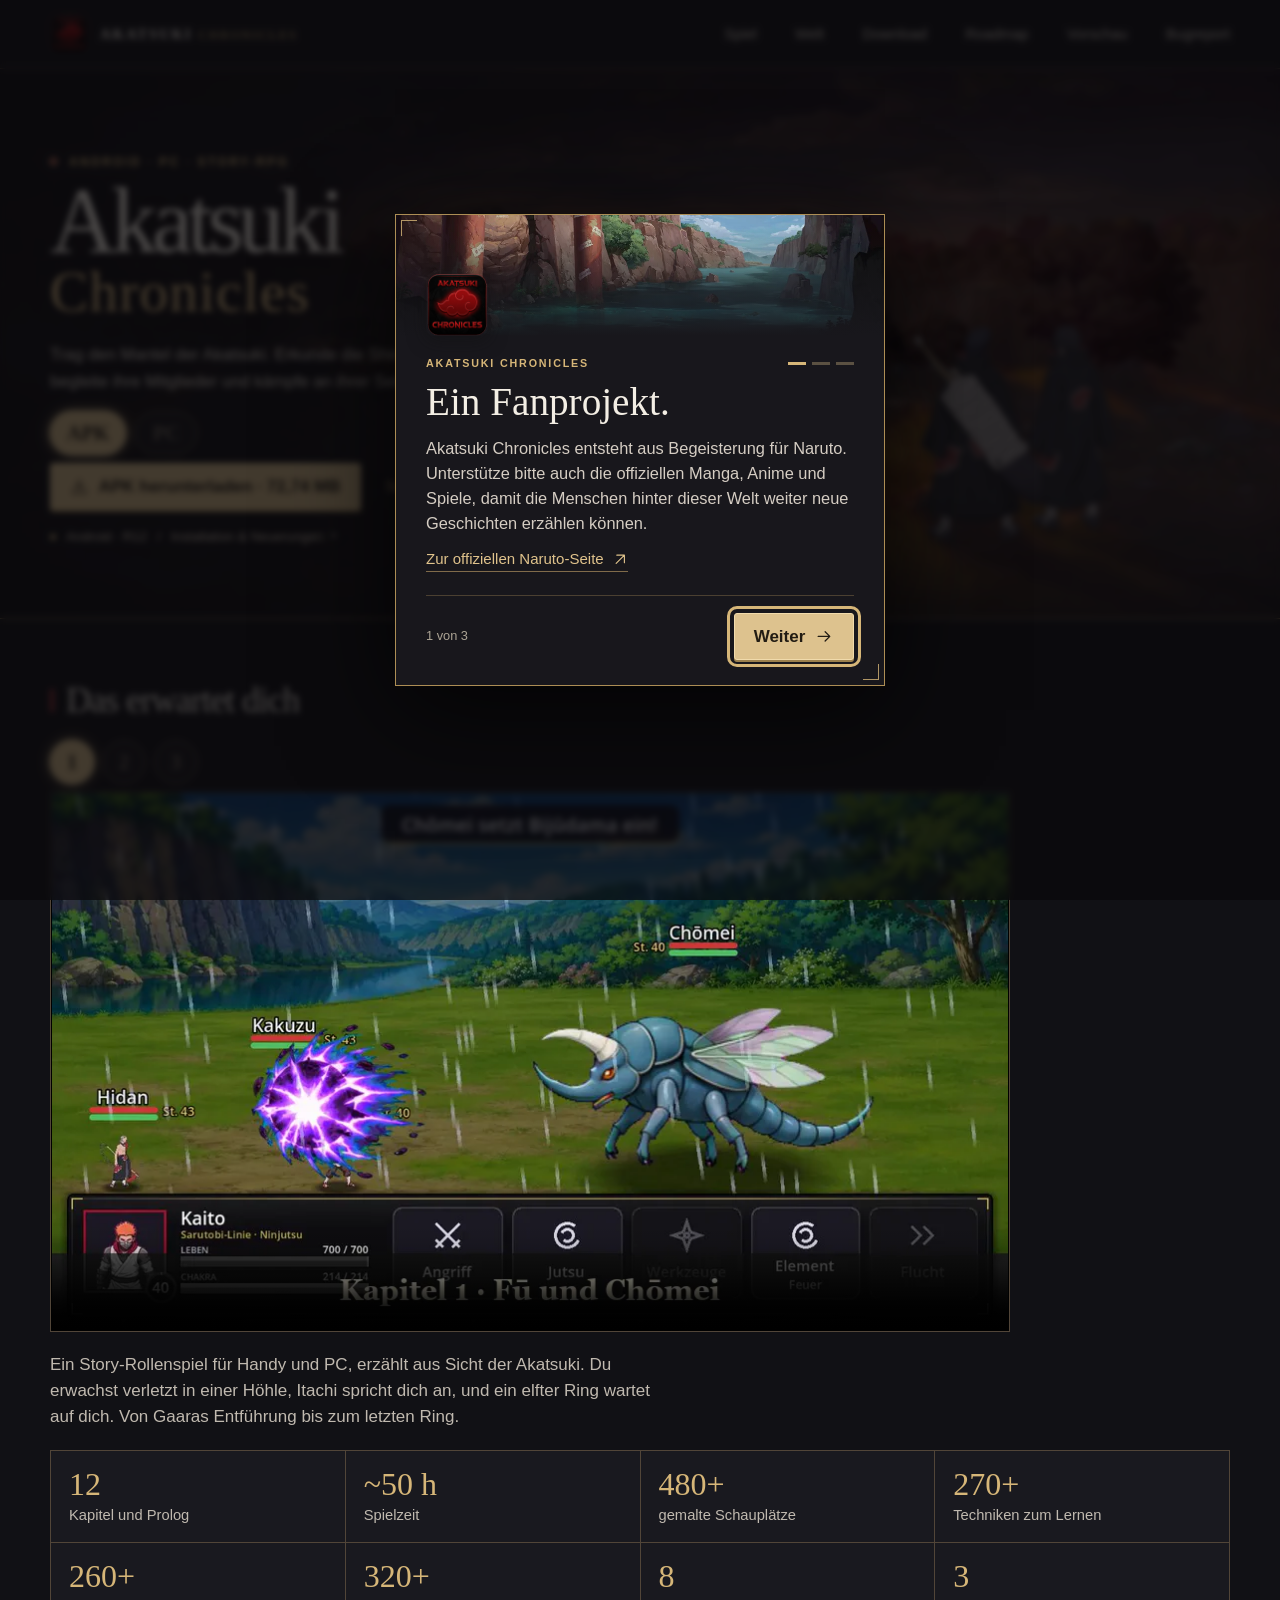
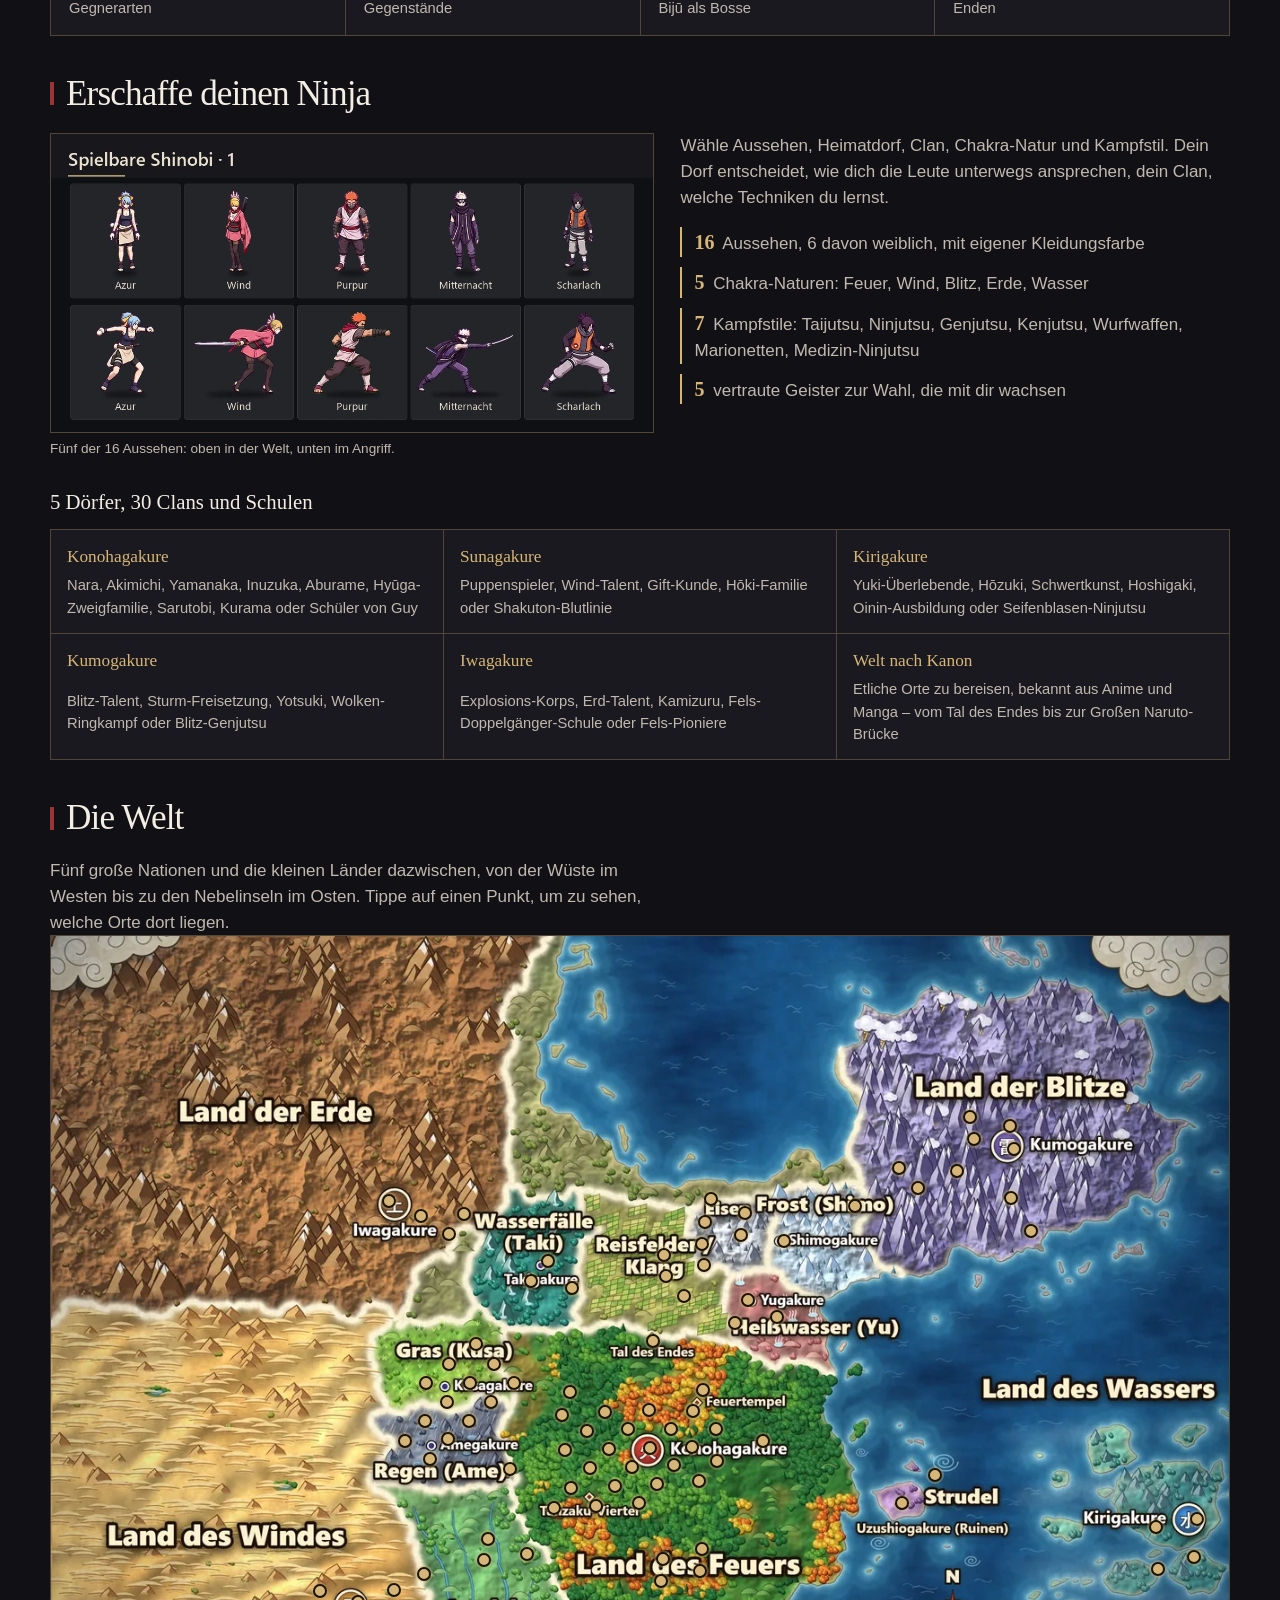
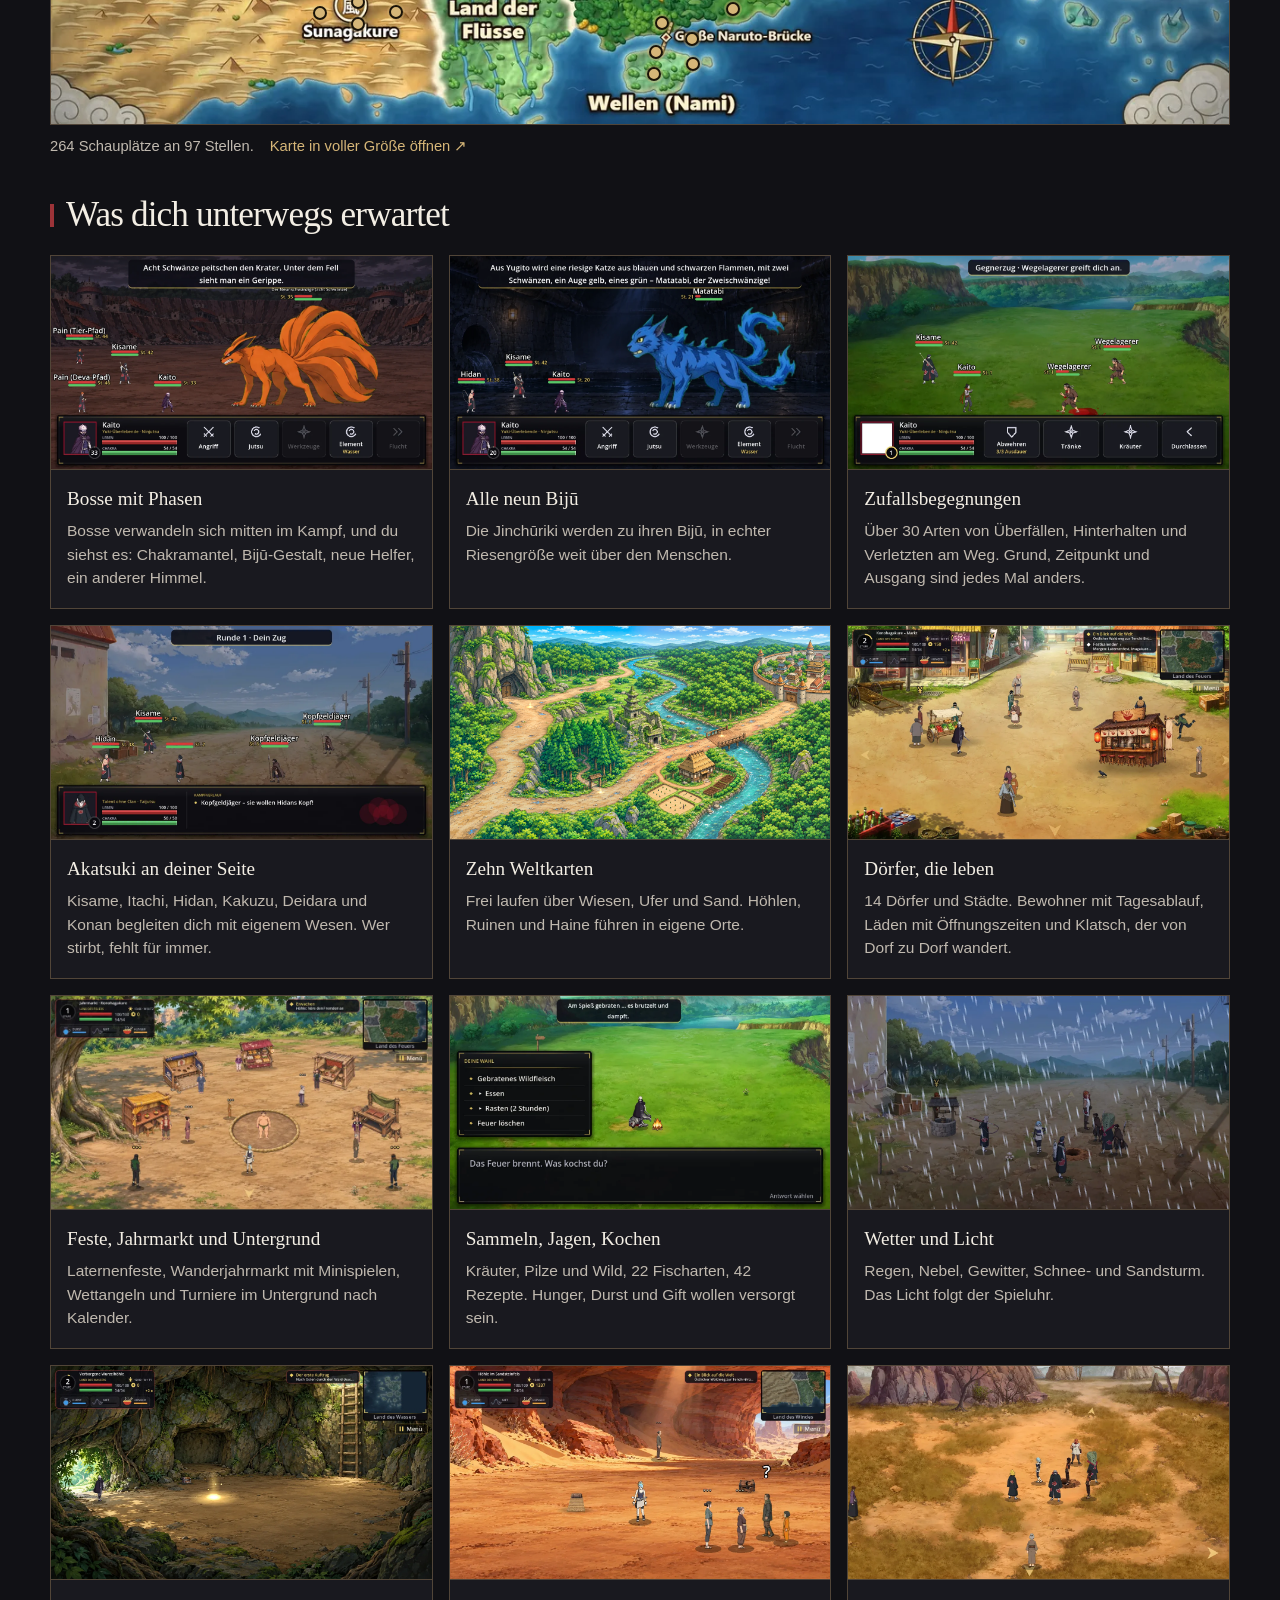
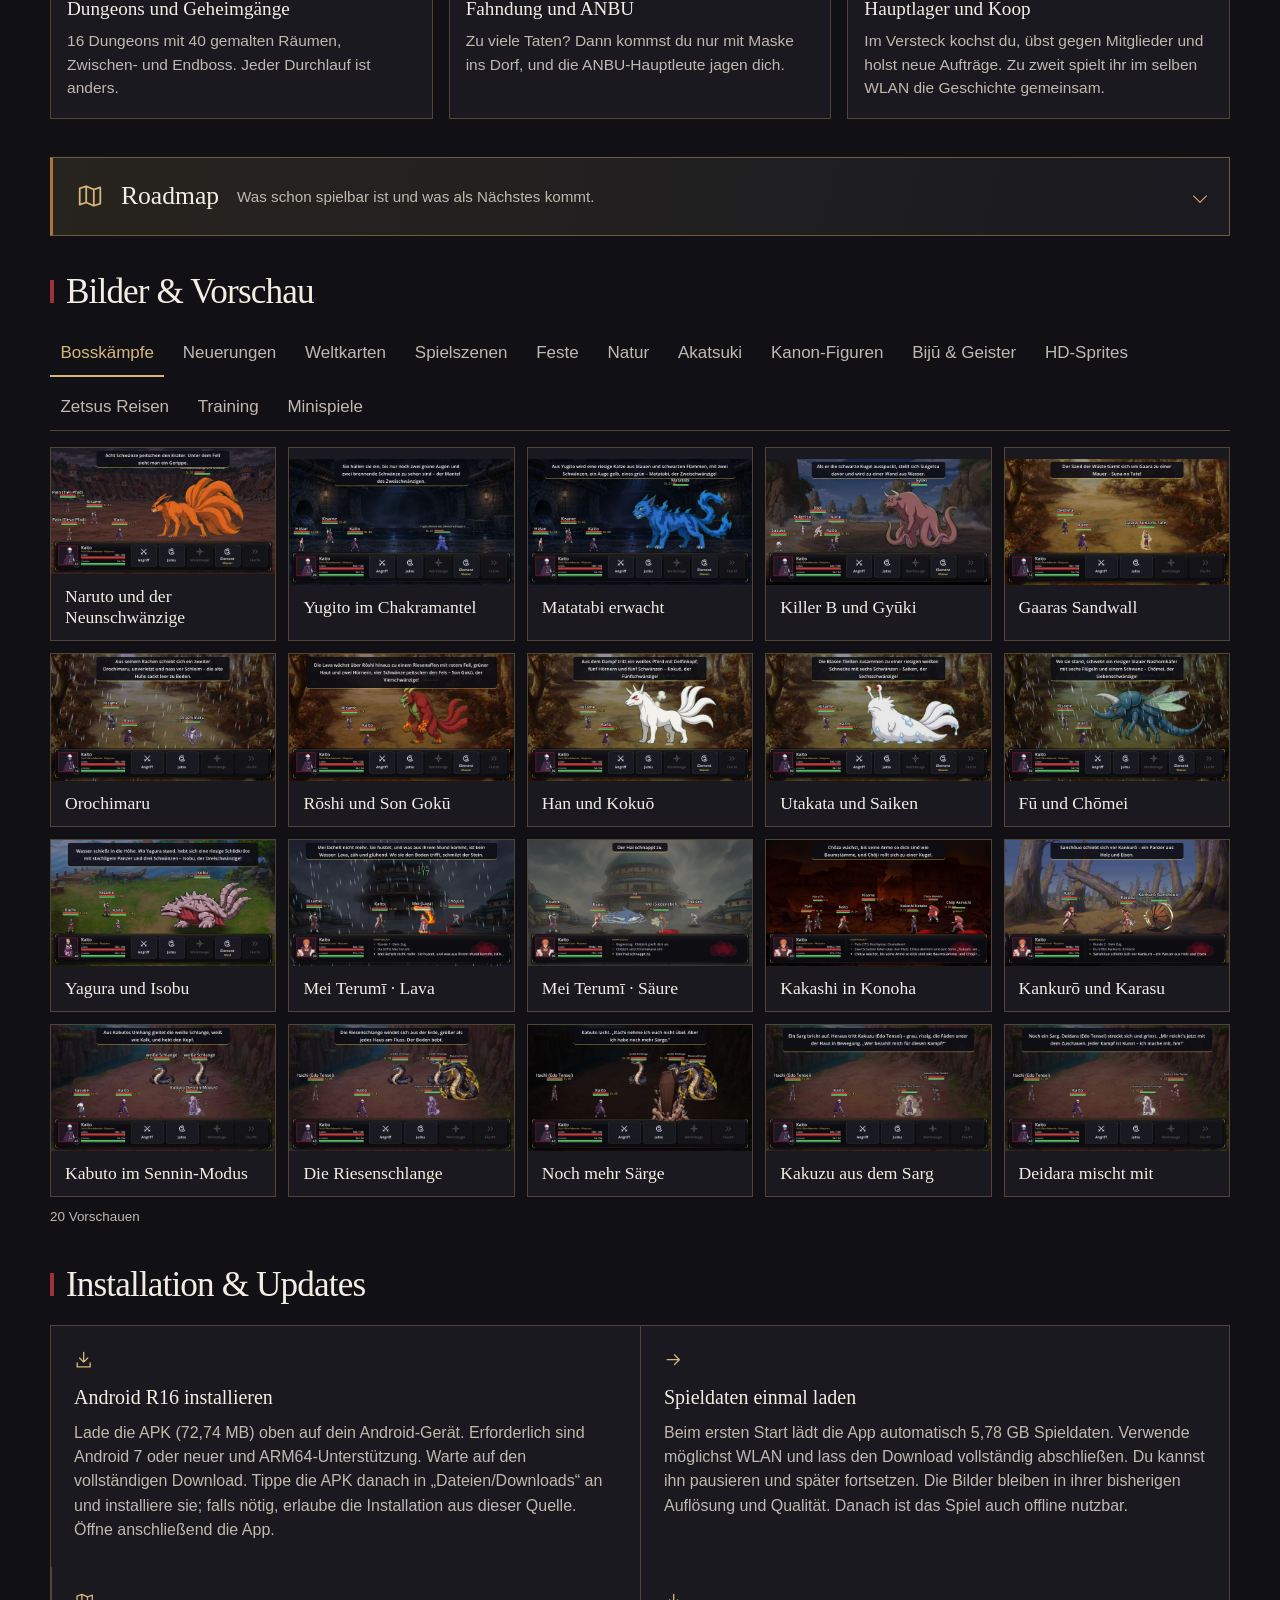
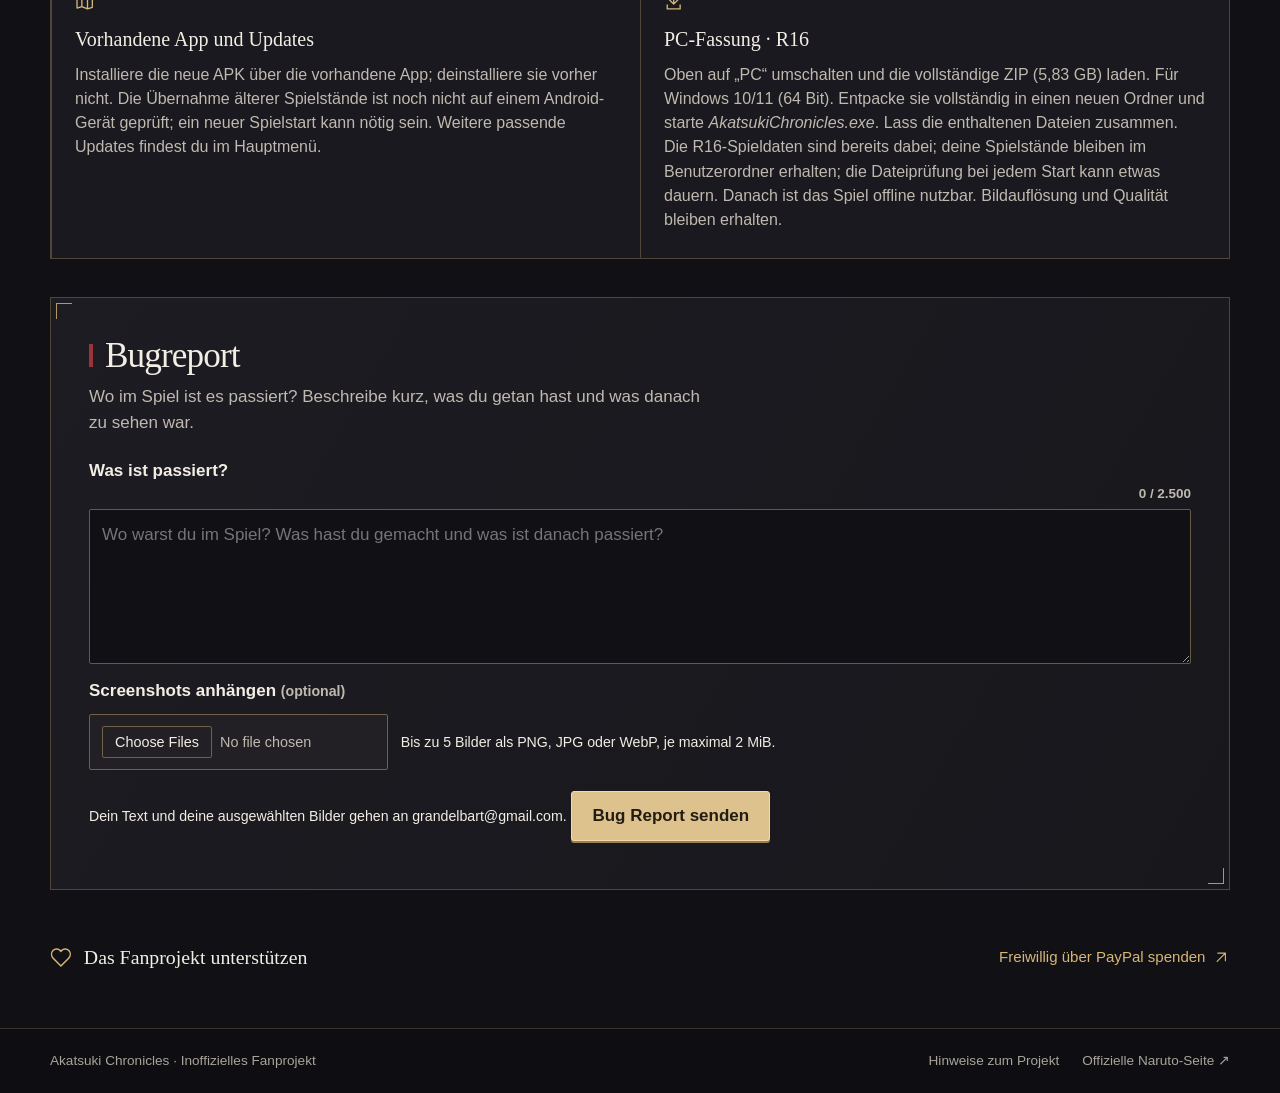
==== commit ba02ff60: "Website: remove two platform download info boxes" ====
--- a/docs/index.html
+++ b/docs/index.html
@@ -43,8 +43,8 @@
    <p class="intro">Trag den Mantel der Akatsuki. Erkunde die Shinobi-Welt, begleite ihre Mitglieder und kämpfe an ihrer Seite.</p>
    <div class="trailer-switch platform-switch" role="group" aria-label="Fassung wählen" style="margin-top:16px"><button type="button" aria-pressed="true" data-platform="apk">APK</button><button type="button" aria-pressed="false" data-platform="pc">PC</button></div>
    <div class="hero-actions platform-pc" hidden style="margin-top:8px;flex-wrap:wrap"><a class="btn primary" id="pc" download="AkatsukiChronicles_PC.zip" href="https://akatsuki-download.smxn-vs-lobby.workers.dev/nac-pc-20261127-151538/AkatsukiChronicles_PC.zip"><svg><use href="#drop"/></svg>PC R16 herunterladen · 5,83 GB</a>
-    <p class="apk-note" style="max-width:430px;margin-top:12px;padding:8px 12px;border-left:3px solid var(--gold);background:#111115cc;color:#e2dbcf;font-size:.92rem;line-height:1.45"><strong style="color:var(--gold)">PC · R16:</strong> Für Windows 10/11 (64 Bit). ZIP entpacken und <em>AkatsukiChronicles.exe</em> starten – Godot ist eingebaut, nichts muss installiert werden. Alle Spieldaten sind enthalten. Bei jedem Start wird die beigefügte Inhaltsdatei geprüft; ein zusätzlicher Spieldownload ist nicht nötig. Meldet Windows beim ersten Start „Der Computer wurde durch Windows geschützt“: auf <em>Weitere Informationen</em> und dann <em>Trotzdem ausführen</em> klicken.</p></div>
-   <div class="hero-actions platform-apk" style="margin-top:8px;flex-wrap:wrap"><a class="btn primary" id="apk" download="AkatsukiChronicles.apk" href="https://akatsuki-download.smxn-vs-lobby.workers.dev/nac-android-r16-content-20261127/AkatsukiChronicles.apk"><svg><use href="#drop"/></svg>APK herunterladen · 72,74 MB</a><a class="text-action" href="#installation">So installierst du das Spiel <span aria-hidden="true">↓</span></a><p class="apk-note" style="flex-basis:100%;max-width:600px;margin-top:12px;padding:8px 12px;border-left:3px solid var(--gold);background:#111115cc;color:#e2dbcf;font-size:.92rem;line-height:1.45"><strong style="color:var(--gold)">Android · R16:</strong> Beim ersten Start lädt die App automatisch weitere <strong>5,78 GB Spieldaten</strong>. Schon installiert? Die neue APK einfach über die vorhandene App installieren, nicht vorher deinstallieren – dein Spielstand bleibt, die alten Spieldaten werden entfernt. Nutze dafür möglichst WLAN. Bildauflösung und Qualität bleiben erhalten. Nach dem vollständigen Download kannst du offline spielen.</p></div>
+    </div>
+   <div class="hero-actions platform-apk" style="margin-top:8px;flex-wrap:wrap"><a class="btn primary" id="apk" download="AkatsukiChronicles.apk" href="https://akatsuki-download.smxn-vs-lobby.workers.dev/nac-android-r16-content-20261127/AkatsukiChronicles.apk"><svg><use href="#drop"/></svg>APK herunterladen · 72,74 MB</a><a class="text-action" href="#installation">So installierst du das Spiel <span aria-hidden="true">↓</span></a></div>
    <p class="release-info"><span class="status-dot"></span><span id="version">Android · R16</span><span aria-hidden="true">/</span><a id="release" href="#installation">Installation &amp; Neuerungen <svg><use href="#go"/></svg></a></p>
    <p id="gameplay-update" class="apk-note" hidden aria-live="polite" style="max-width:600px;margin-top:12px;padding:8px 12px;border-left:3px solid var(--gold);background:#111115cc;color:#e2dbcf;font-size:.92rem;line-height:1.45"><strong id="gameplay-update-title" style="color:var(--gold)"></strong><span id="gameplay-update-copy"></span><a id="gameplay-update-release">Versionshinweise zum Spielupdate</a></p>
   </div>
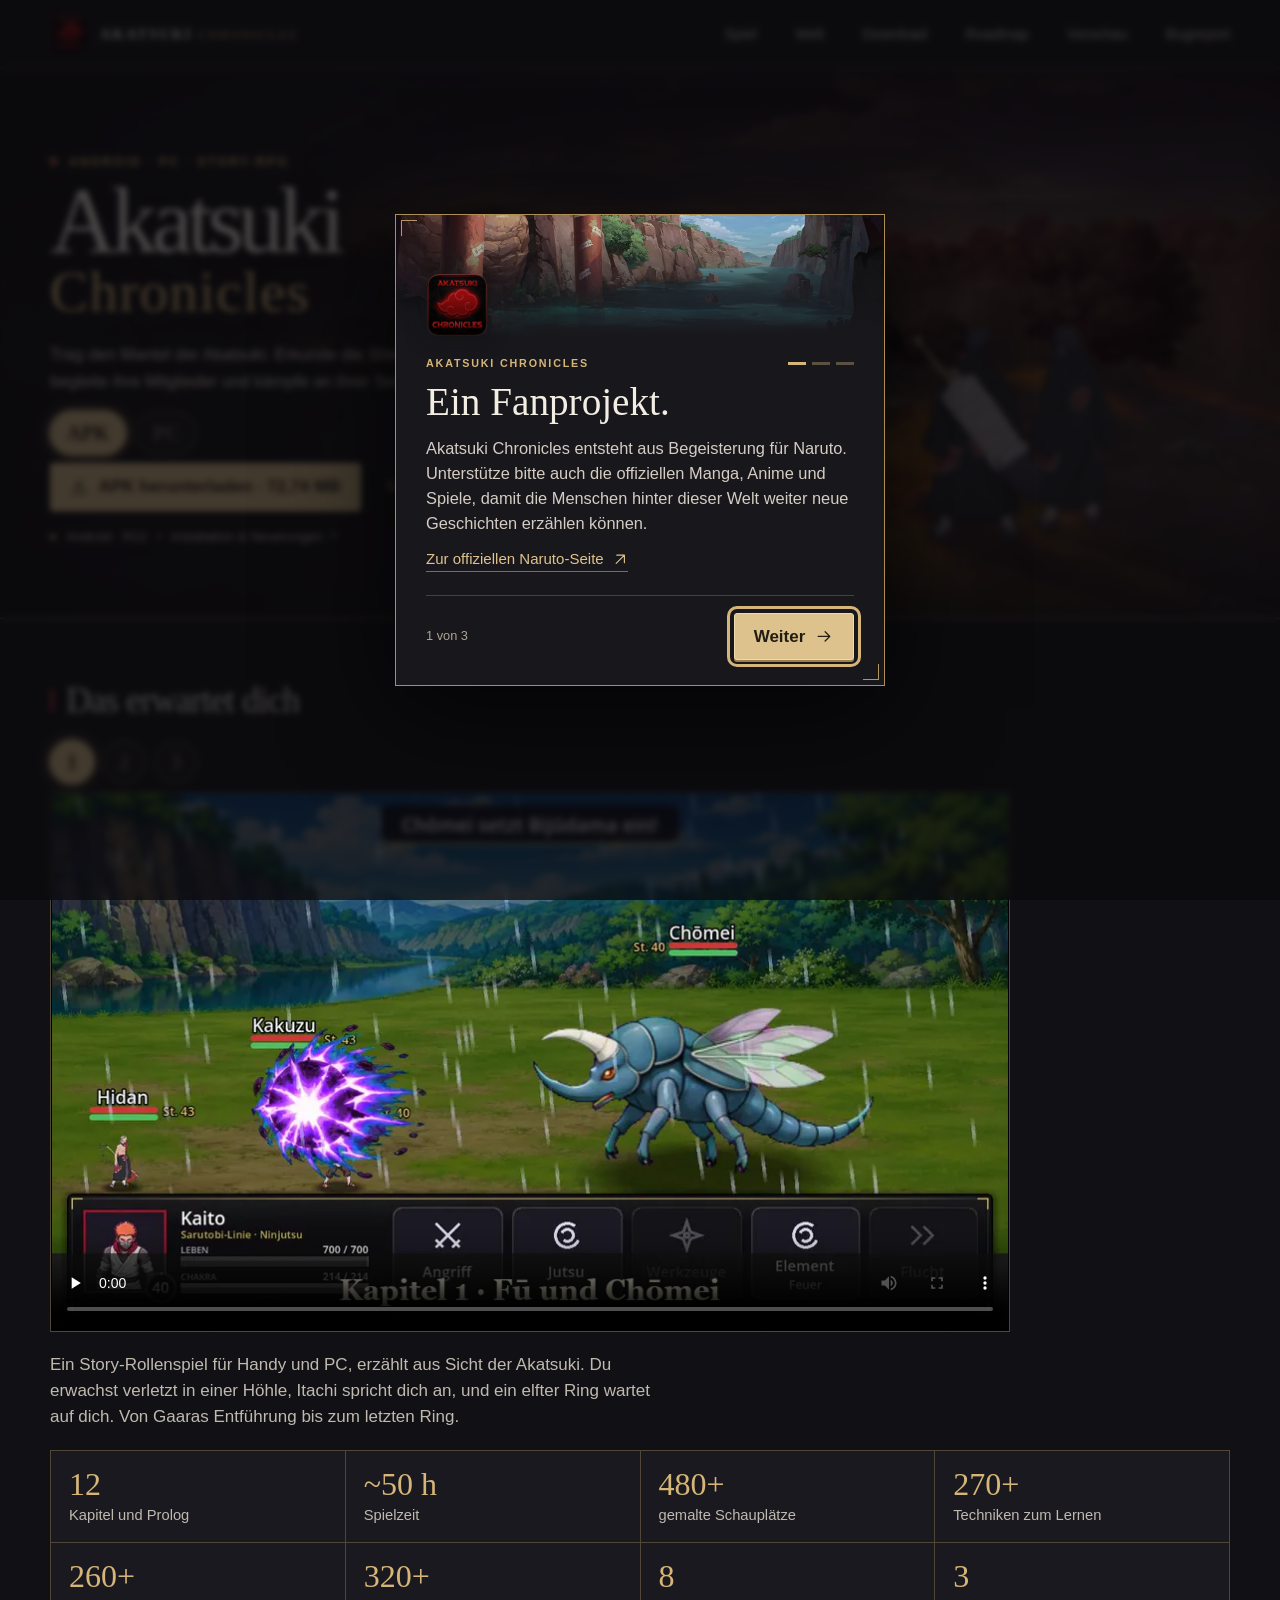
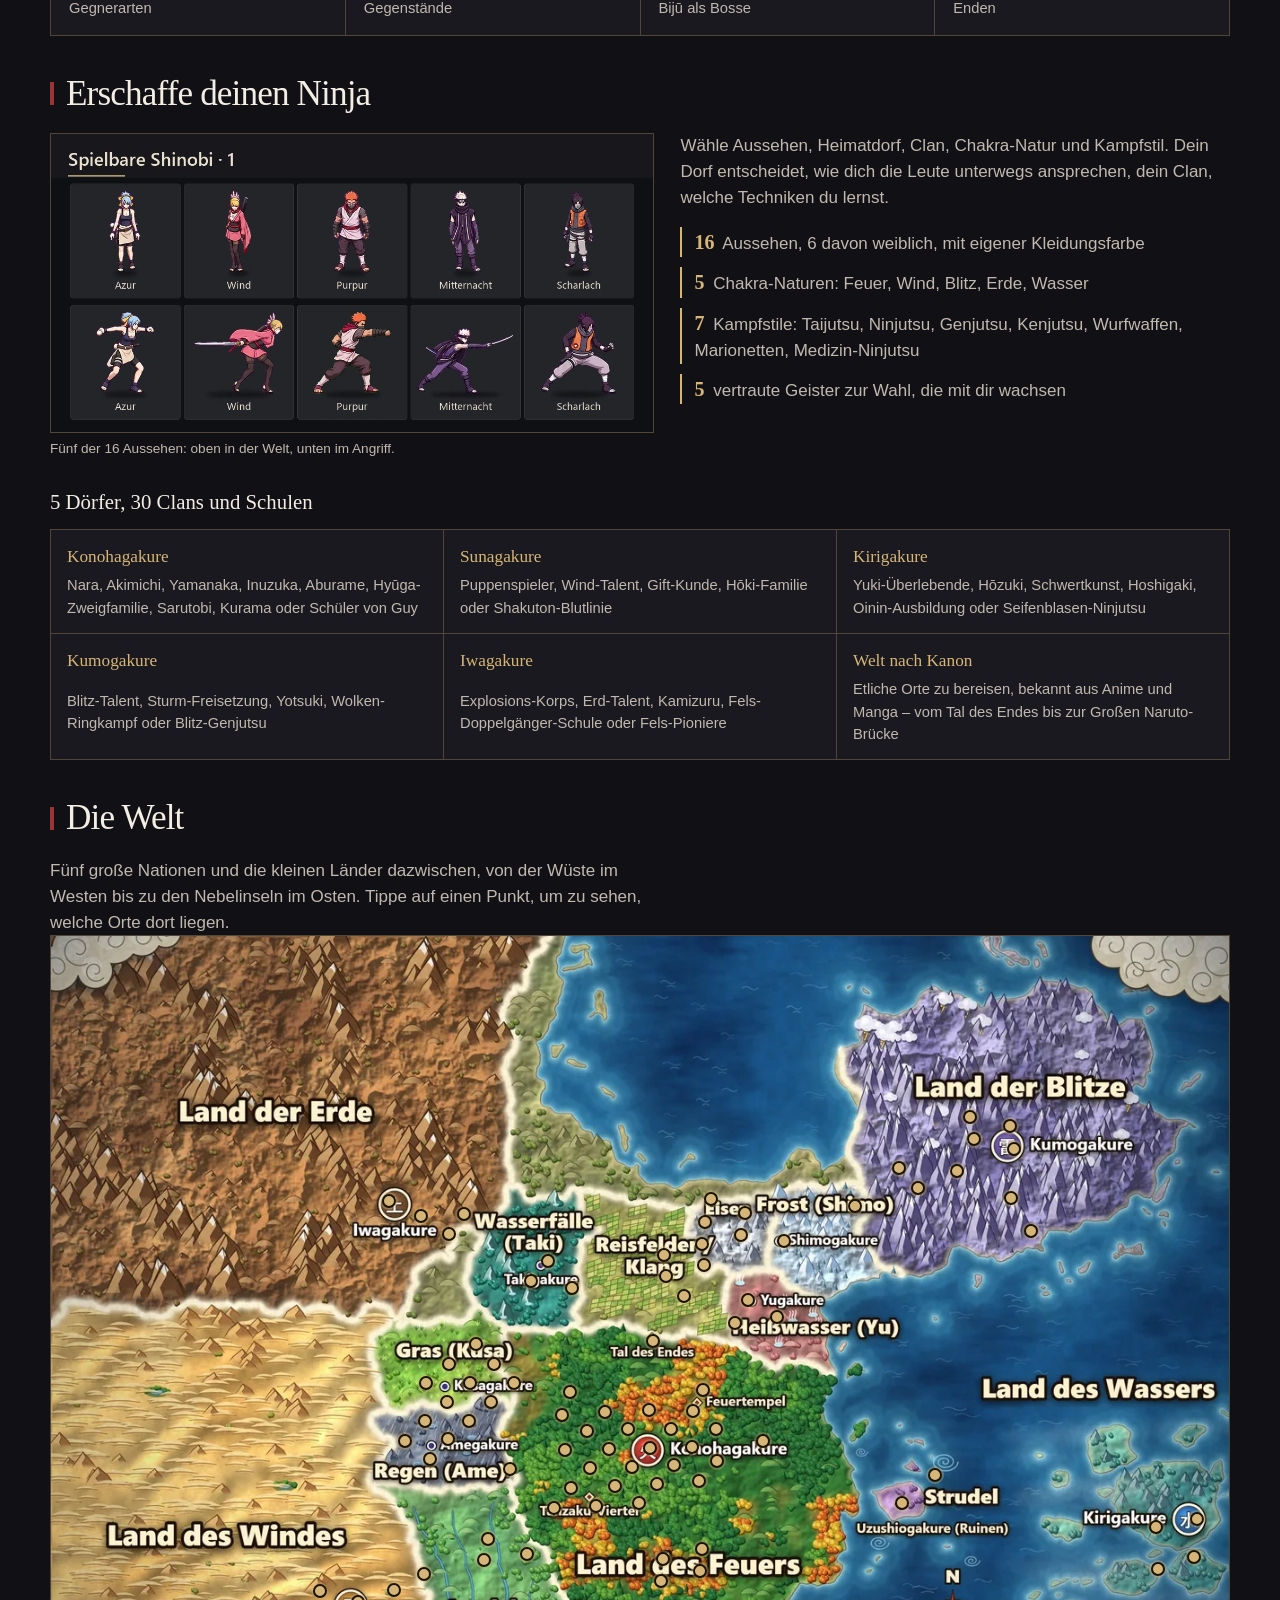
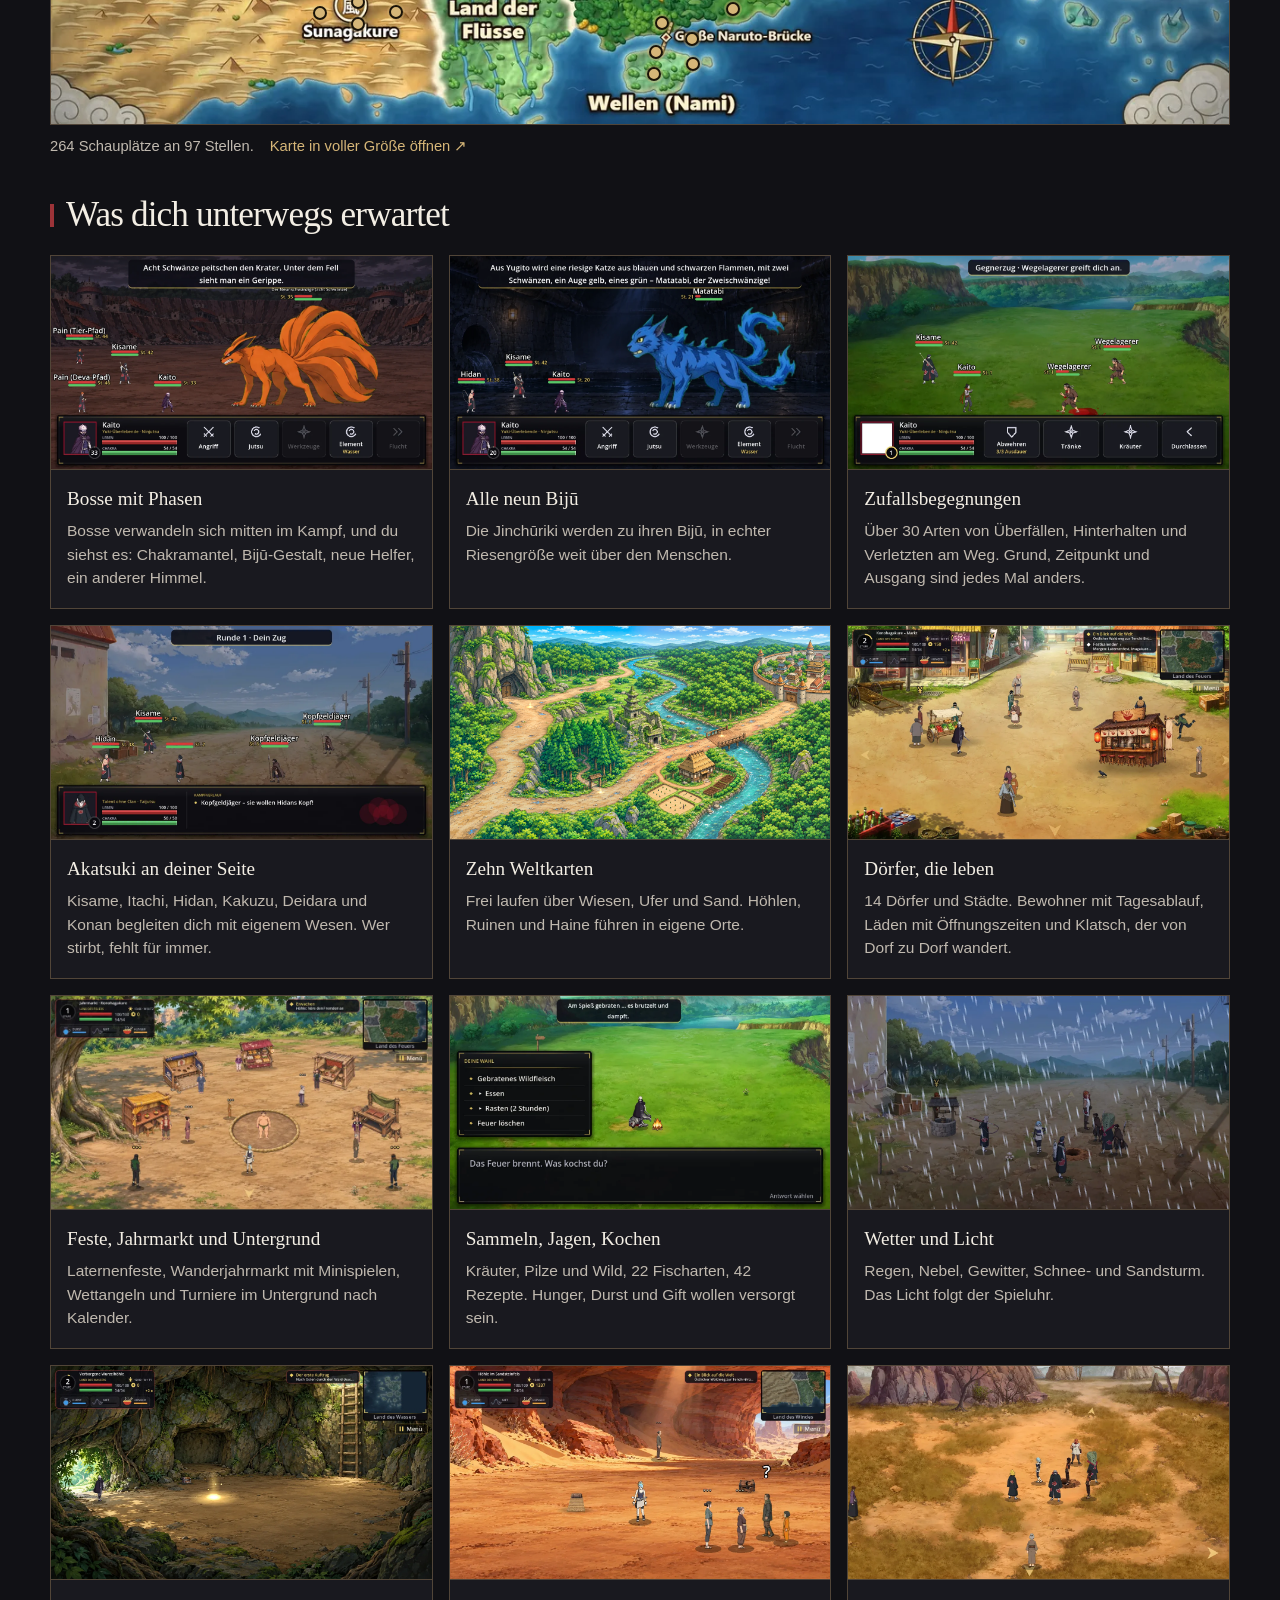
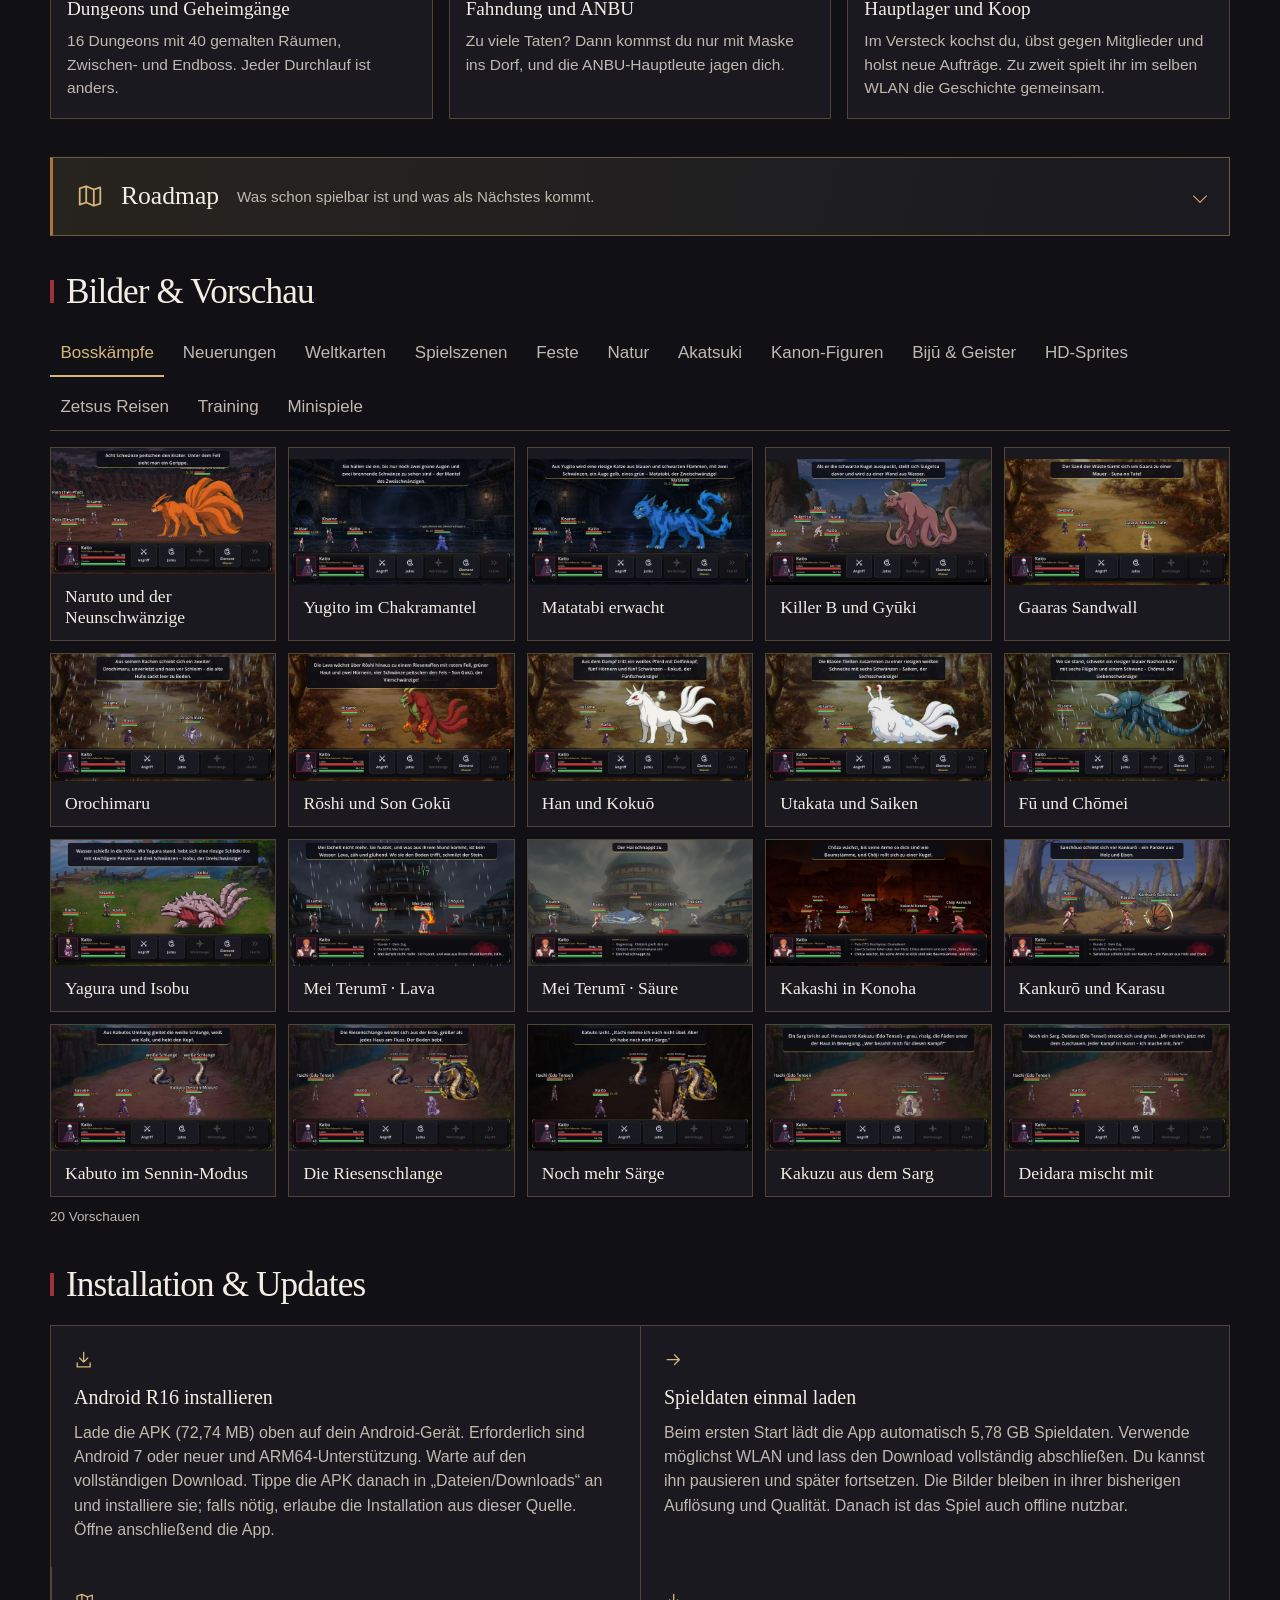
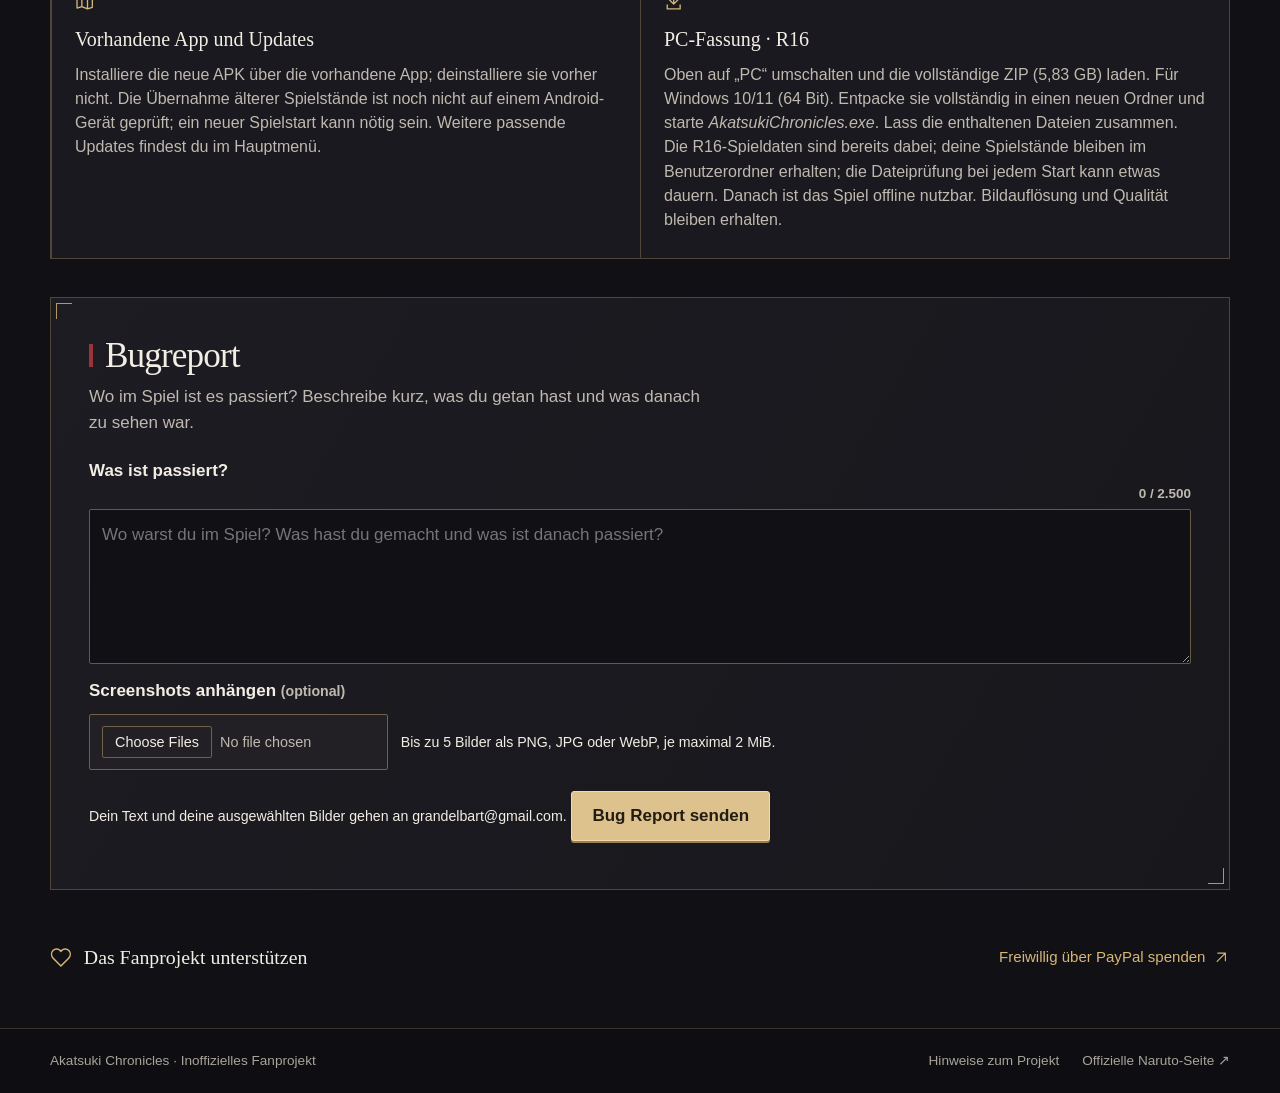
==== commit 11e74405: "Website: remove dynamic gameplay update banner" ====
--- a/docs/index.html
+++ b/docs/index.html
@@ -46,7 +46,6 @@
     </div>
    <div class="hero-actions platform-apk" style="margin-top:8px;flex-wrap:wrap"><a class="btn primary" id="apk" download="AkatsukiChronicles.apk" href="https://akatsuki-download.smxn-vs-lobby.workers.dev/nac-android-r16-content-20261127/AkatsukiChronicles.apk"><svg><use href="#drop"/></svg>APK herunterladen · 72,74 MB</a><a class="text-action" href="#installation">So installierst du das Spiel <span aria-hidden="true">↓</span></a></div>
    <p class="release-info"><span class="status-dot"></span><span id="version">Android · R16</span><span aria-hidden="true">/</span><a id="release" href="#installation">Installation &amp; Neuerungen <svg><use href="#go"/></svg></a></p>
-   <p id="gameplay-update" class="apk-note" hidden aria-live="polite" style="max-width:600px;margin-top:12px;padding:8px 12px;border-left:3px solid var(--gold);background:#111115cc;color:#e2dbcf;font-size:.92rem;line-height:1.45"><strong id="gameplay-update-title" style="color:var(--gold)"></strong><span id="gameplay-update-copy"></span><a id="gameplay-update-release">Versionshinweise zum Spielupdate</a></p>
   </div>
  </section>
  <div class="wrap content">
